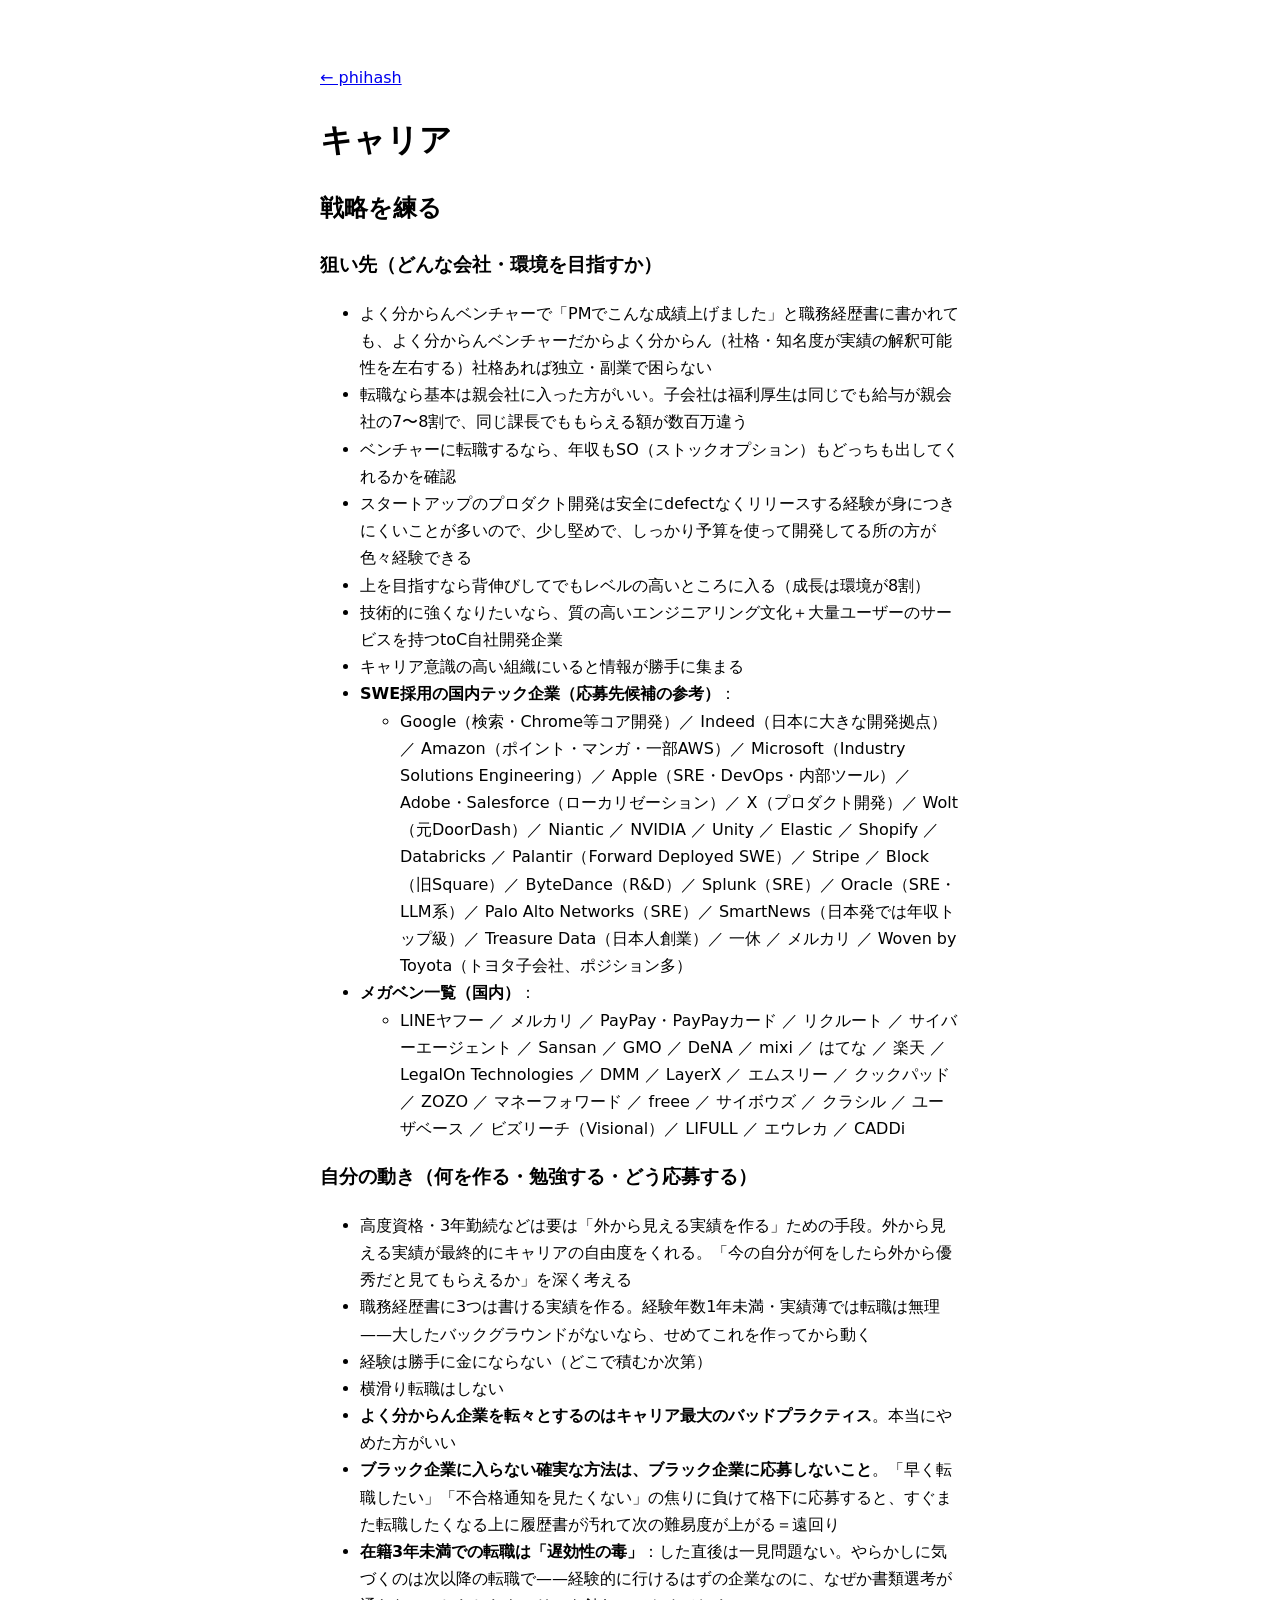
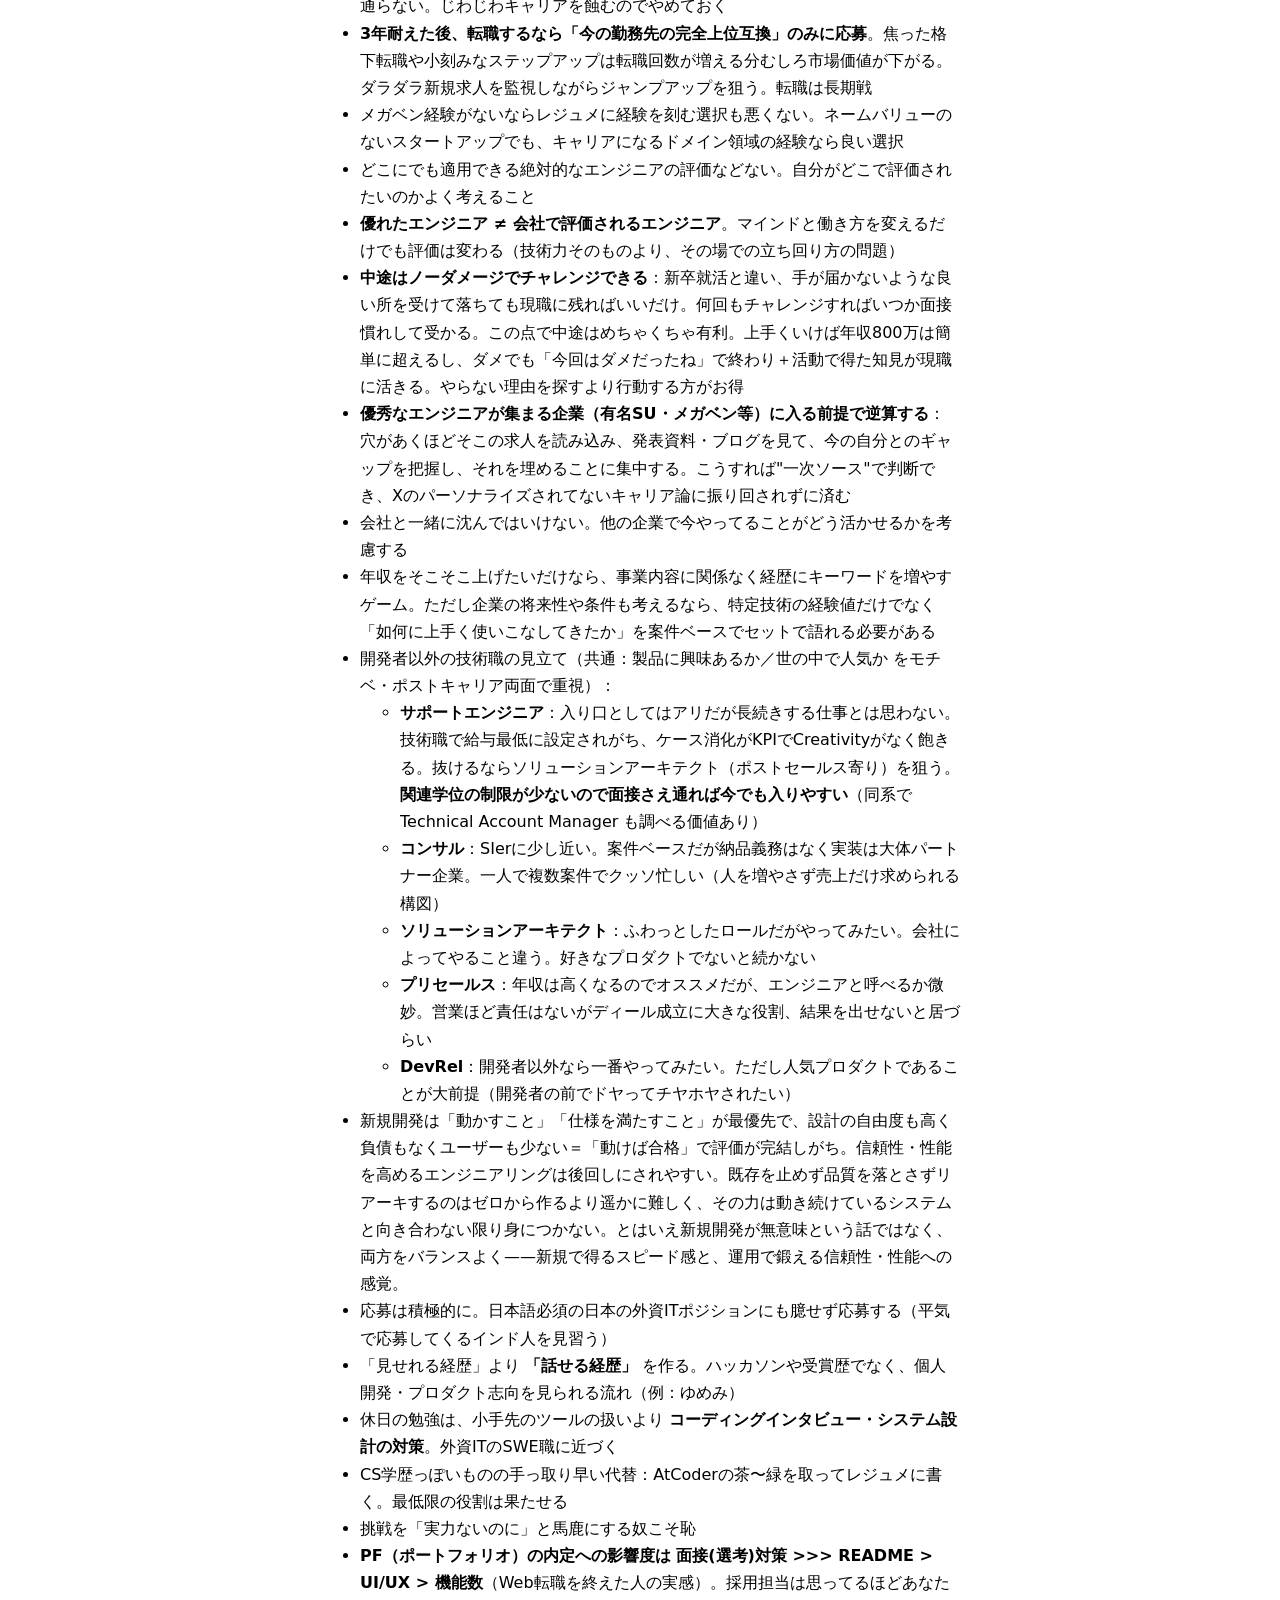
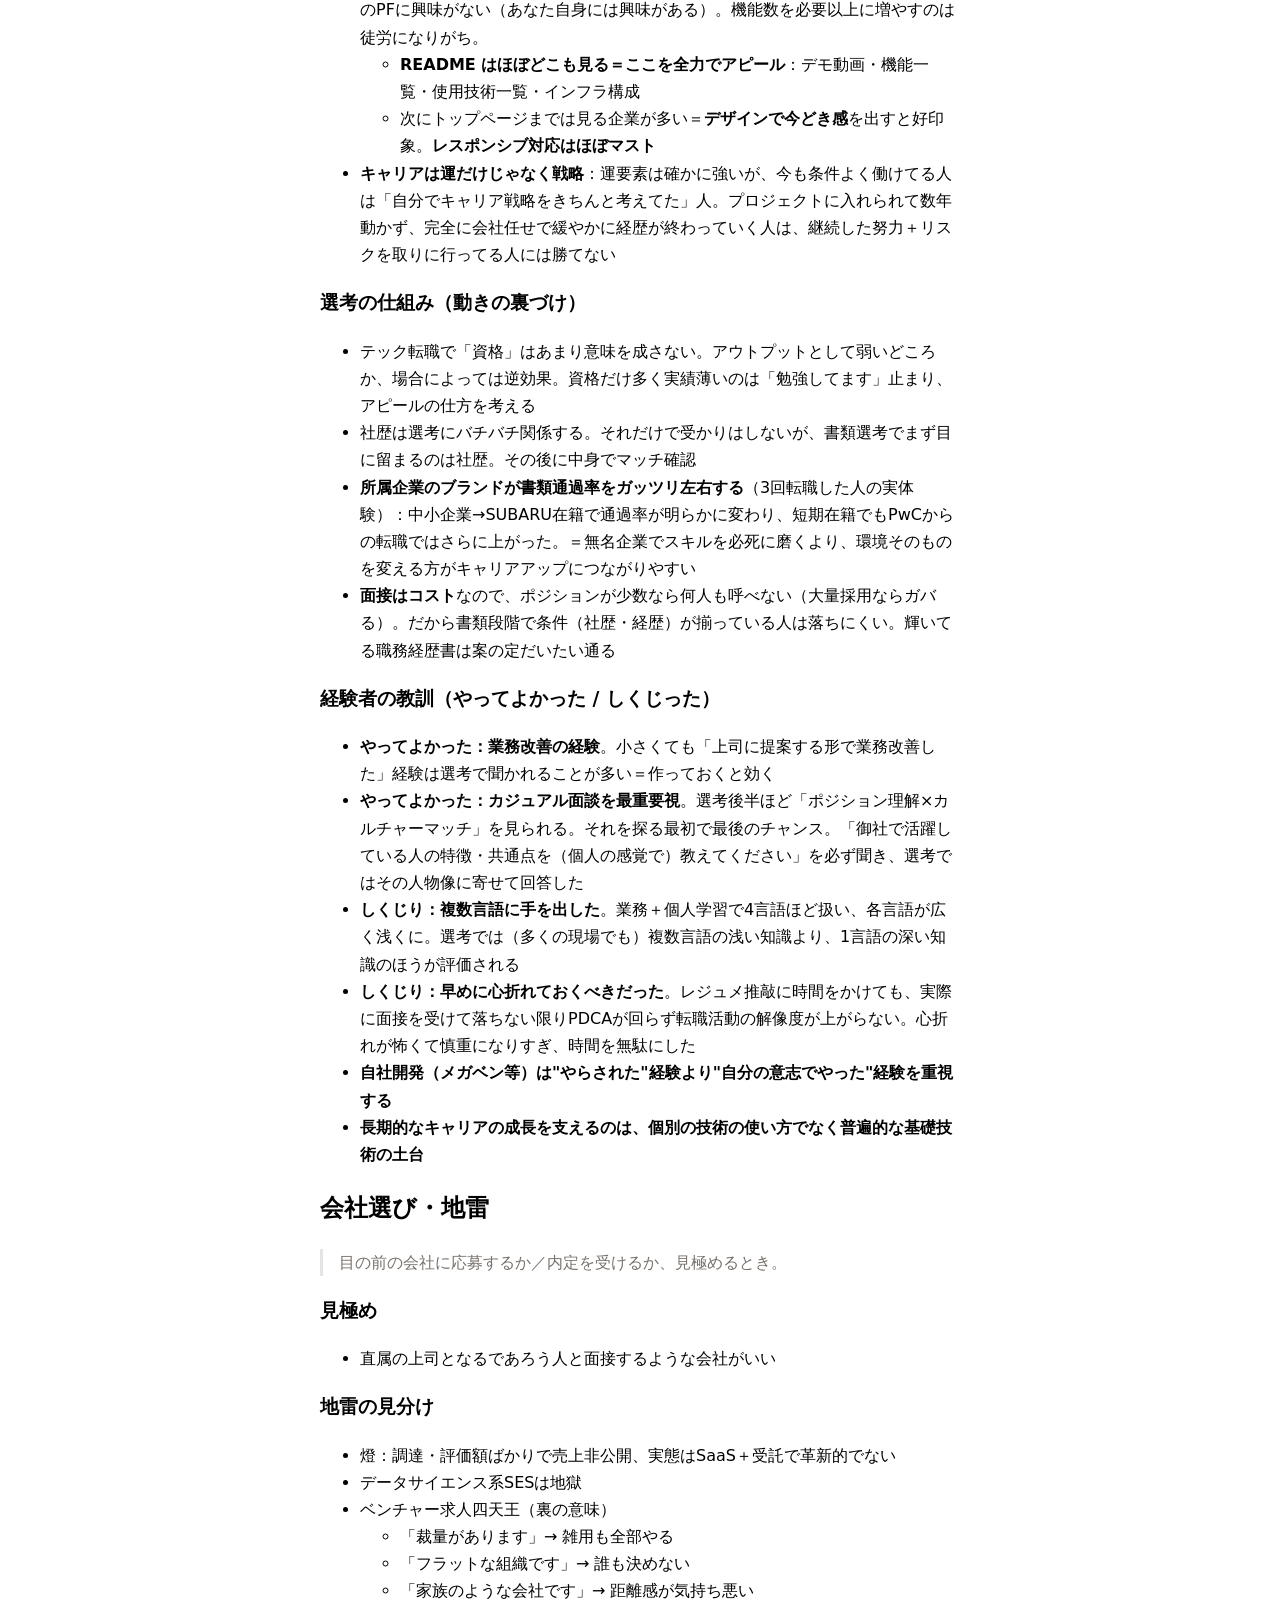
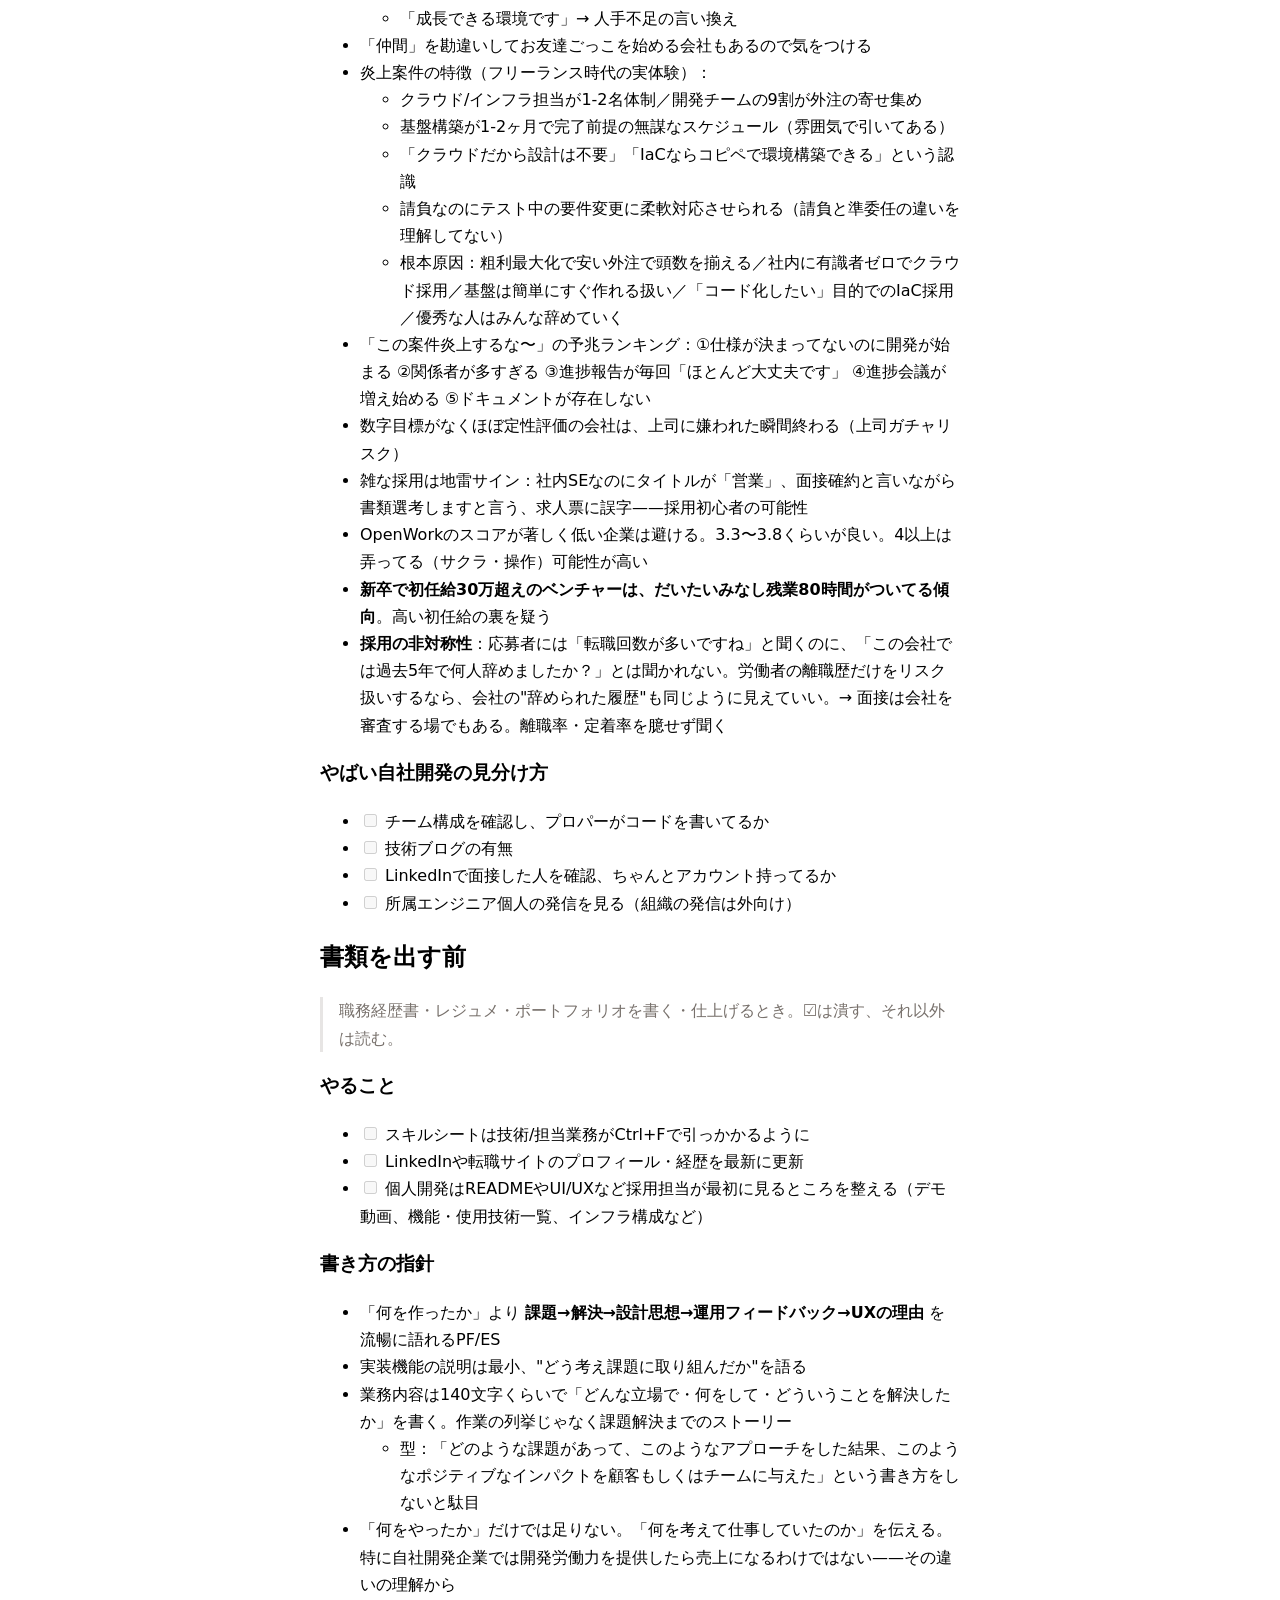
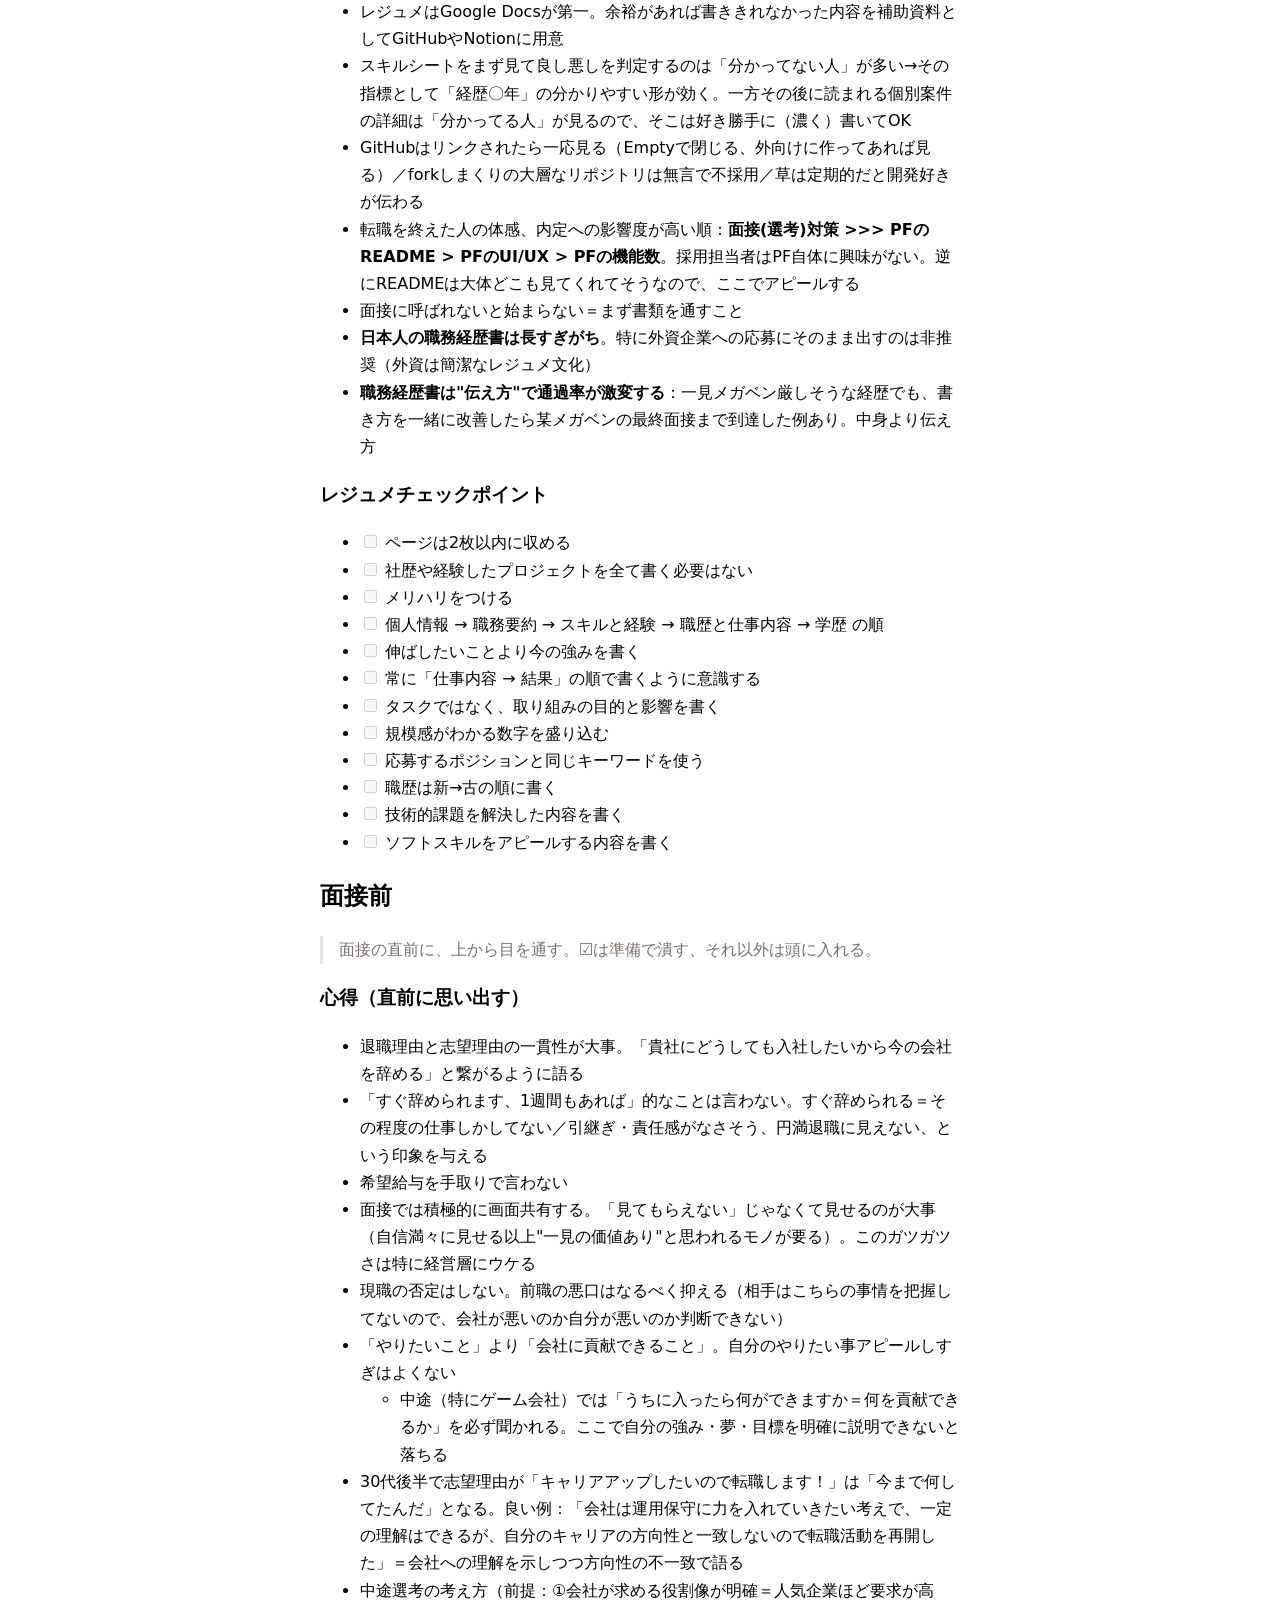
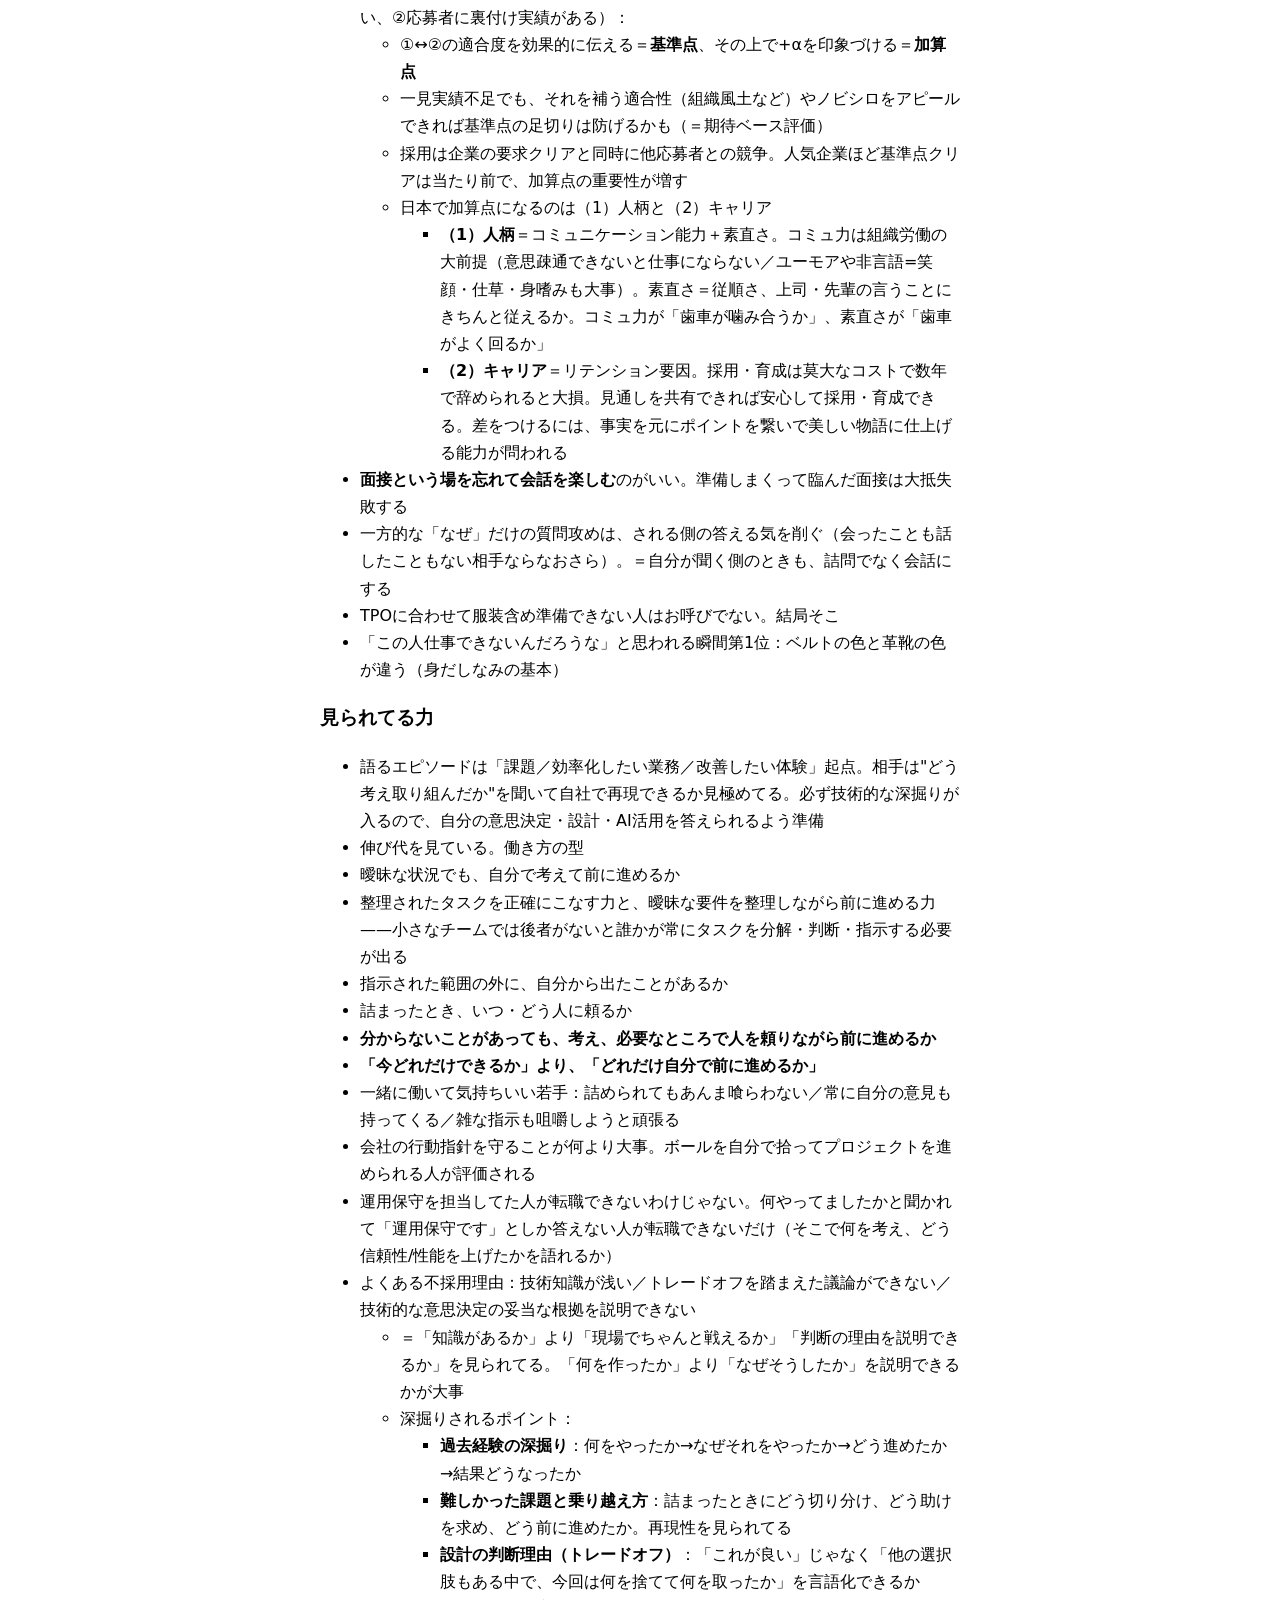
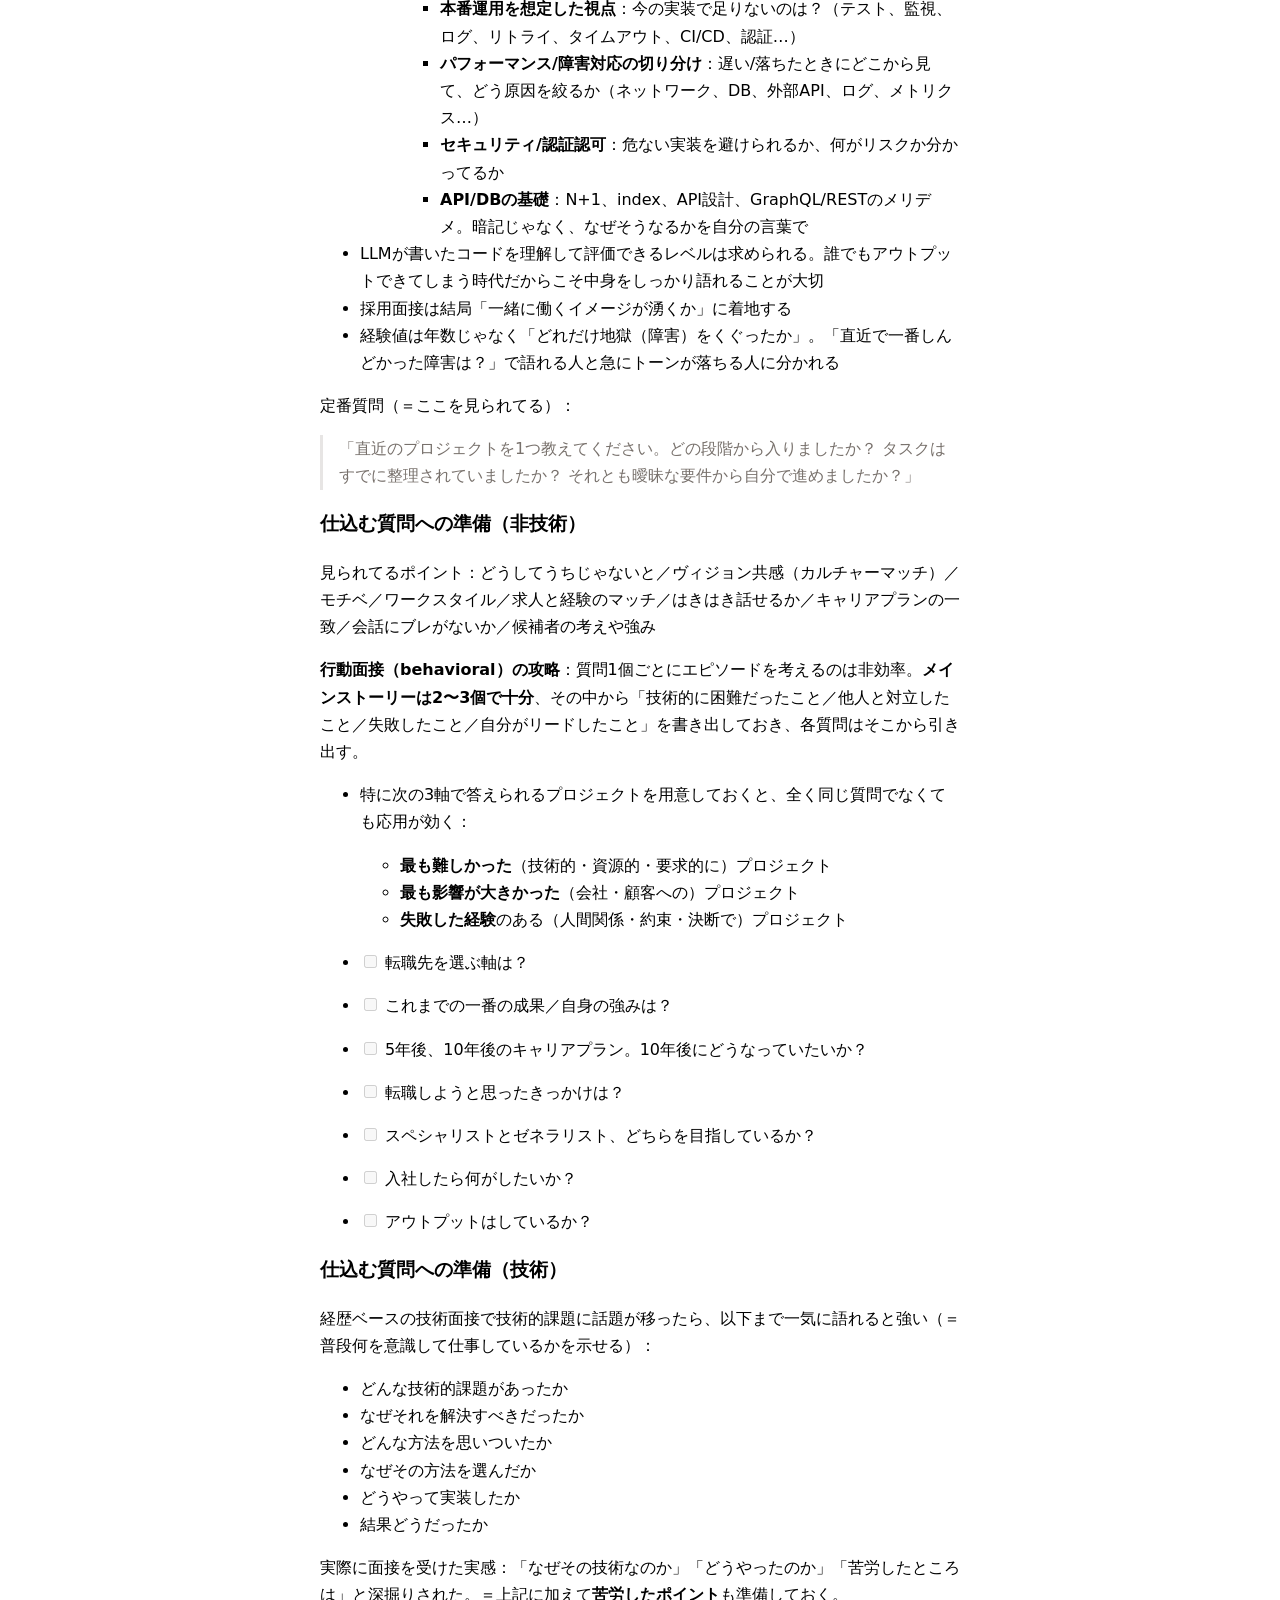
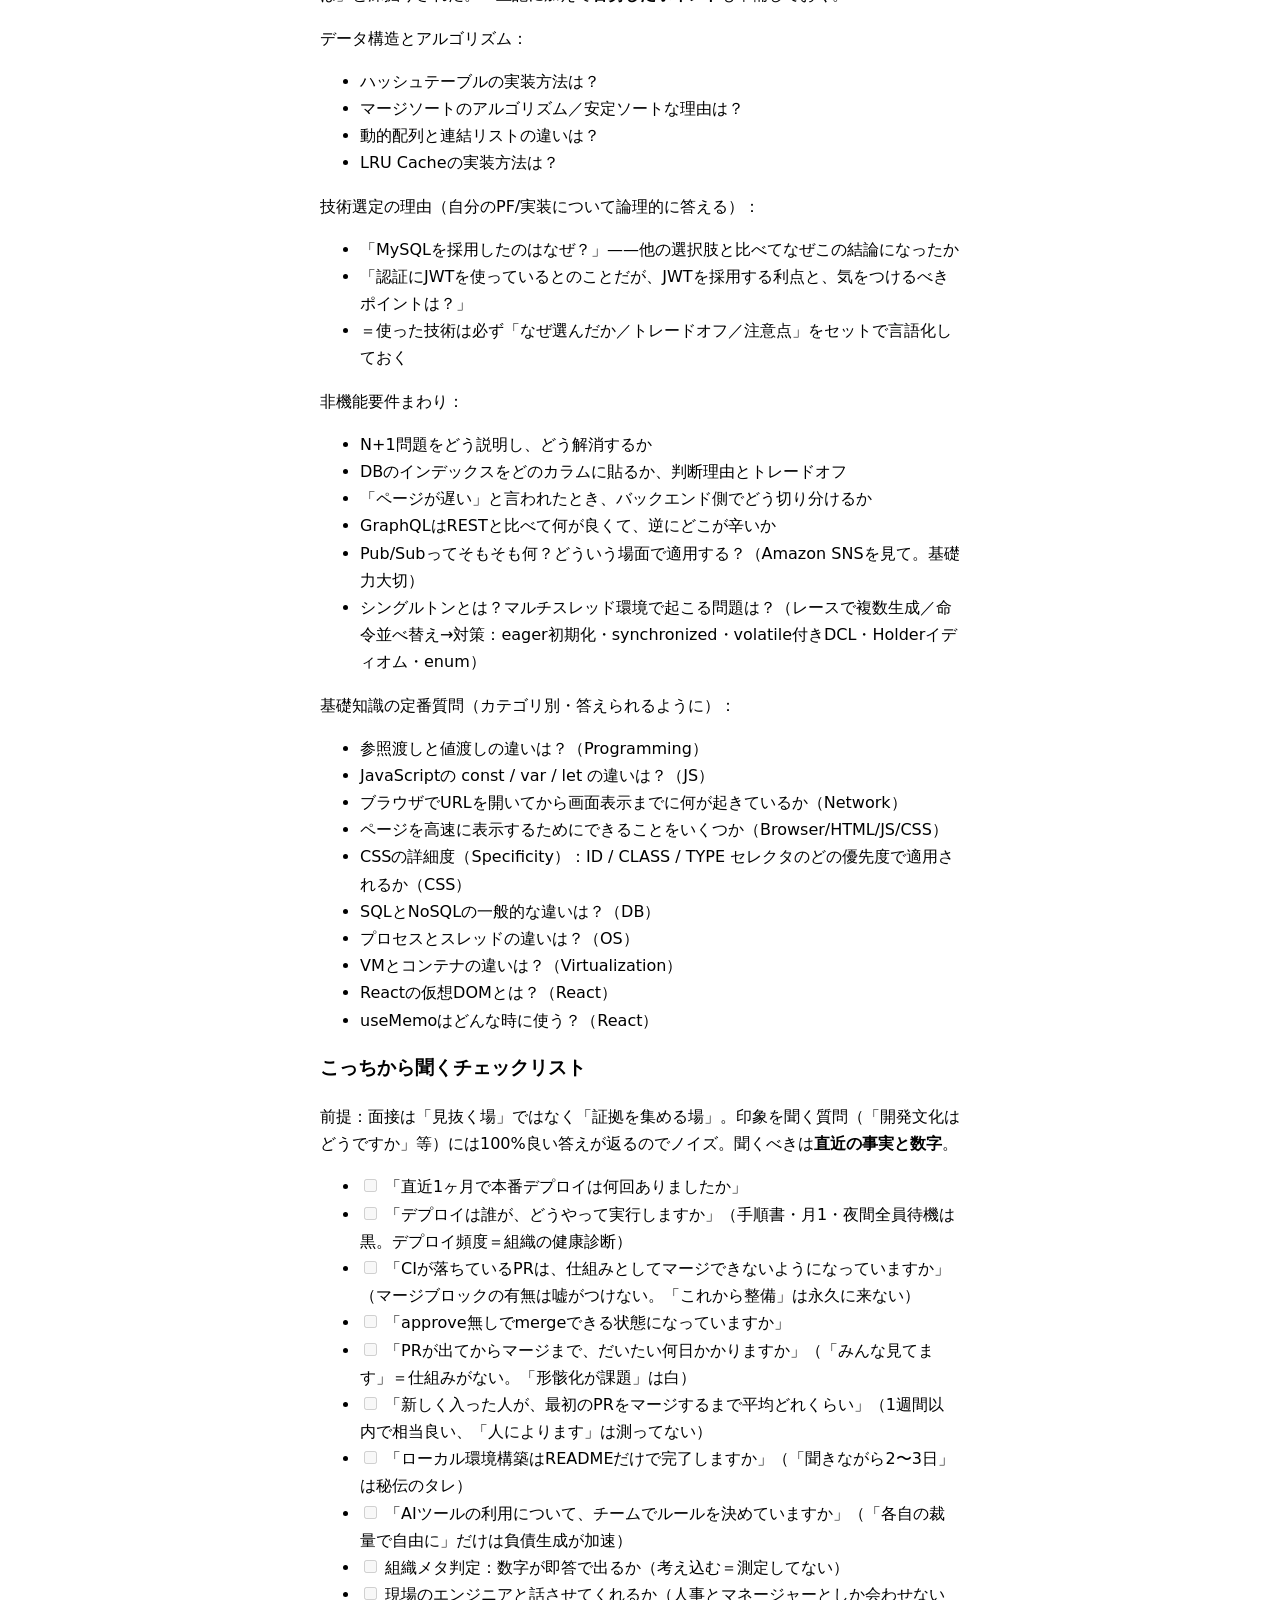
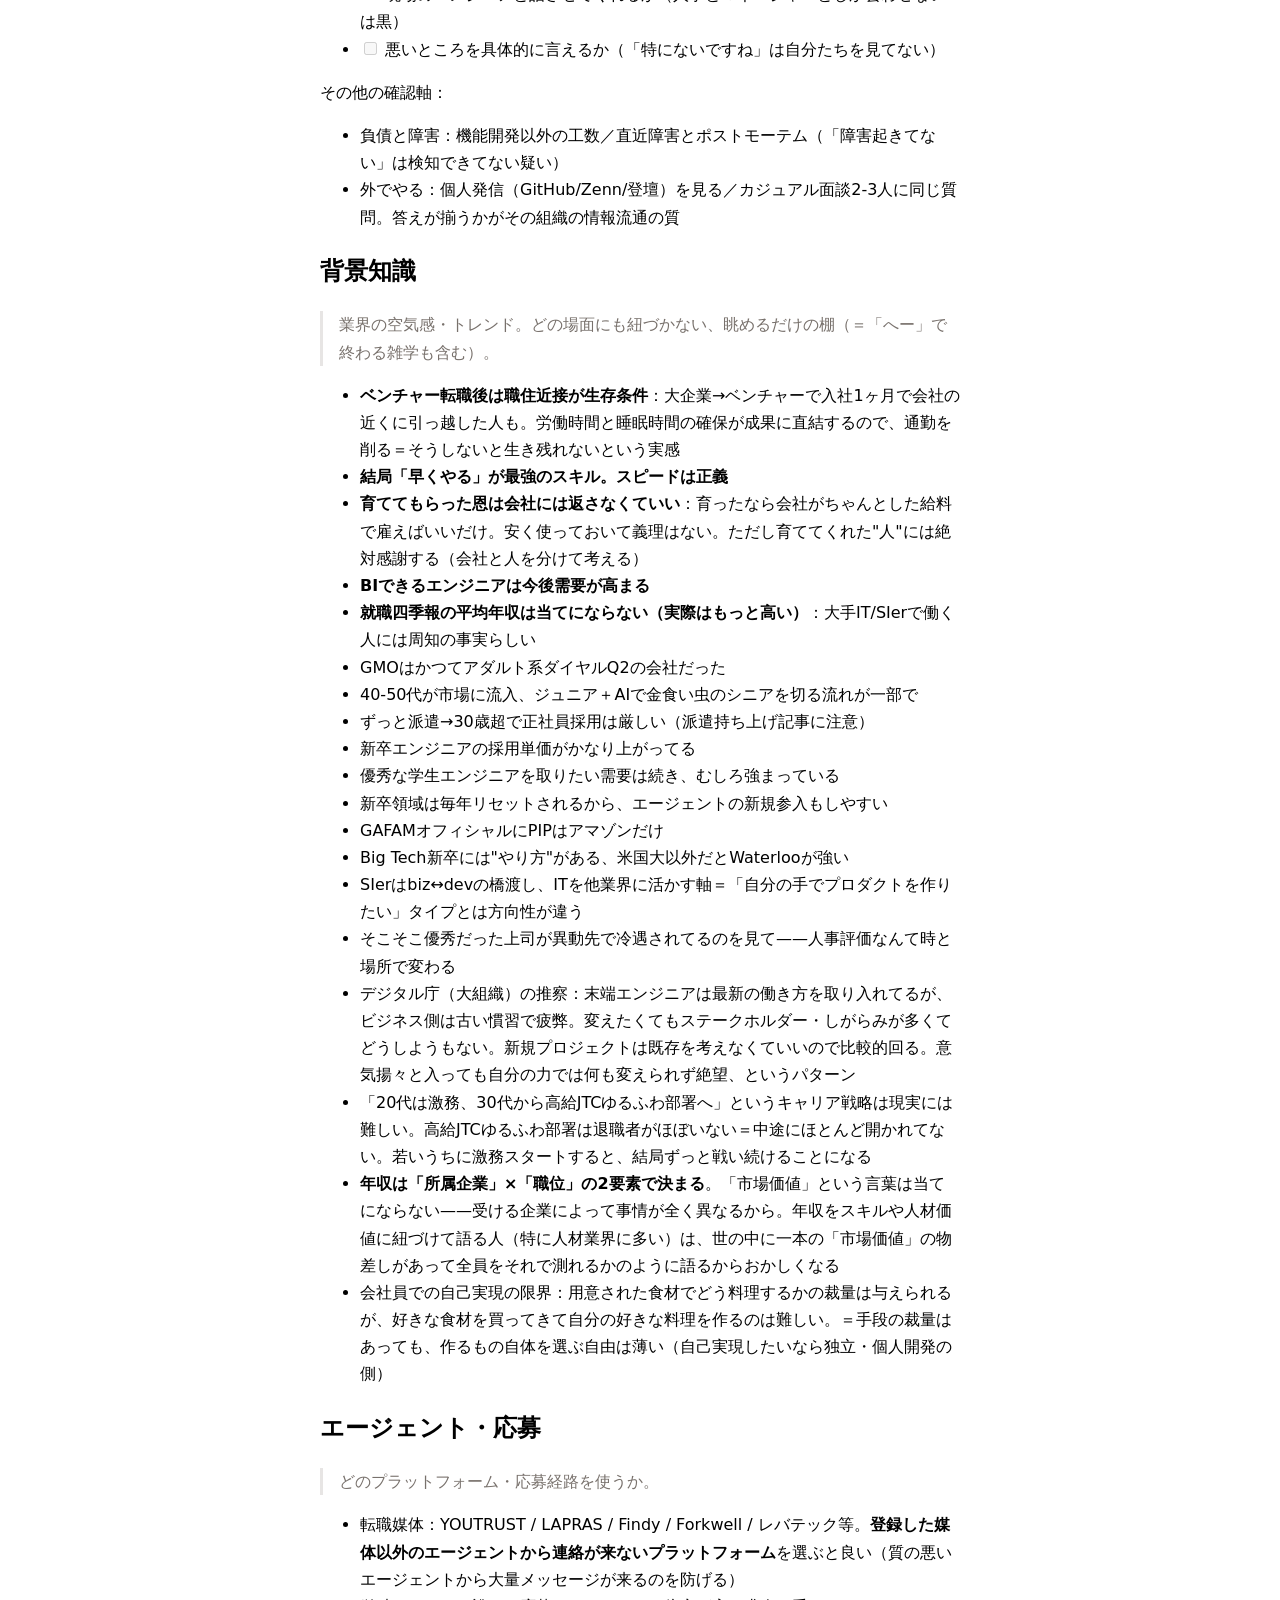
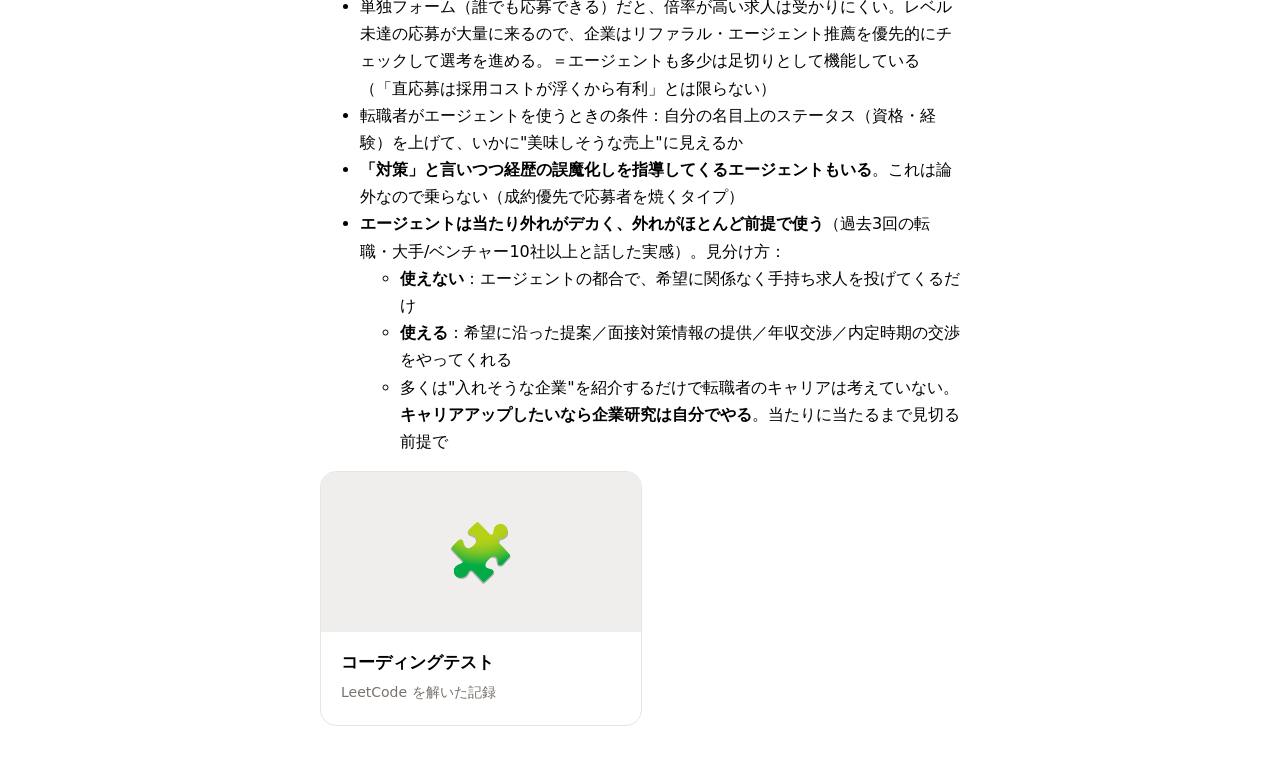
==== career.html @ 47bdd102 "更新" ====
<!doctype html>
<html lang="ja">
  <head>
    <meta charset="utf-8" />
    <meta name="viewport" content="width=device-width, initial-scale=1" />
    <title>キャリア - phihash</title>
    <style>
      :root {
        color-scheme: light dark;
      }
      body {
        max-width: 40rem;
        margin: 0 auto;
        padding: 3rem 1.25rem;
        font-family: system-ui, sans-serif;
        line-height: 1.7;
      }
      blockquote {
        margin-inline: 0;
        padding-left: 1rem;
        border-left: 3px solid light-dark(#e7e5e4, #2a2a2a);
        color: light-dark(#78716c, #a8a29e);
      }
      .card {
        display: block;
        max-width: 20rem;
        overflow: hidden;
        border: 1px solid light-dark(#e7e5e4, #2a2a2a);
        border-radius: 1rem;
        background: light-dark(#fff, #1a1a1a);
        color: inherit;
        text-decoration: none;
      }
      .thumb {
        display: grid;
        place-items: center;
        aspect-ratio: 2 / 1;
        background: light-dark(#f0eeec, #242424);
        font-size: 3.5rem;
      }
      .body {
        padding: 1rem 1.25rem 1.25rem;
      }
      .body h2 {
        margin: 0 0 0.25rem;
        font-size: 1.05rem;
      }
      .body p {
        margin: 0;
        font-size: 0.875rem;
        color: light-dark(#78716c, #a8a29e);
      }
    </style>
  </head>
  <body>
    <p><a href="index.html">← phihash</a></p>
    <h1>キャリア</h1>

    <h2>戦略を練る</h2>
    <h3>狙い先（どんな会社・環境を目指すか）</h3>
    <ul>
    <li>よく分からんベンチャーで「PMでこんな成績上げました」と職務経歴書に書かれても、よく分からんベンチャーだからよく分からん（社格・知名度が実績の解釈可能性を左右する）社格あれば独立・副業で困らない</li>
    <li>転職なら基本は親会社に入った方がいい。子会社は福利厚生は同じでも給与が親会社の7〜8割で、同じ課長でももらえる額が数百万違う</li>
    <li>ベンチャーに転職するなら、年収もSO（ストックオプション）もどっちも出してくれるかを確認</li>
    <li>スタートアップのプロダクト開発は安全にdefectなくリリースする経験が身につきにくいことが多いので、少し堅めで、しっかり予算を使って開発してる所の方が色々経験できる</li>
    <li>上を目指すなら背伸びしてでもレベルの高いところに入る（成長は環境が8割）</li>
    <li>技術的に強くなりたいなら、質の高いエンジニアリング文化＋大量ユーザーのサービスを持つtoC自社開発企業</li>
    <li>キャリア意識の高い組織にいると情報が勝手に集まる</li>
    <li><strong>SWE採用の国内テック企業（応募先候補の参考）</strong>：<ul>
    <li>Google（検索・Chrome等コア開発）／ Indeed（日本に大きな開発拠点）／ Amazon（ポイント・マンガ・一部AWS）／ Microsoft（Industry Solutions Engineering）／ Apple（SRE・DevOps・内部ツール）／ Adobe・Salesforce（ローカリゼーション）／ X（プロダクト開発）／ Wolt（元DoorDash）／ Niantic ／ NVIDIA ／ Unity ／ Elastic ／ Shopify ／ Databricks ／ Palantir（Forward Deployed SWE）／ Stripe ／ Block（旧Square）／ ByteDance（R&amp;D）／ Splunk（SRE）／ Oracle（SRE・LLM系）／ Palo Alto Networks（SRE）／ SmartNews（日本発では年収トップ級）／ Treasure Data（日本人創業）／ 一休 ／ メルカリ ／ Woven by Toyota（トヨタ子会社、ポジション多）</li>
    </ul>
    </li>
    <li><strong>メガベン一覧（国内）</strong>：<ul>
    <li>LINEヤフー ／ メルカリ ／ PayPay・PayPayカード ／ リクルート ／ サイバーエージェント ／ Sansan ／ GMO ／ DeNA ／ mixi ／ はてな ／ 楽天 ／ LegalOn Technologies ／ DMM ／ LayerX ／ エムスリー ／ クックパッド ／ ZOZO ／ マネーフォワード ／ freee ／ サイボウズ ／ クラシル ／ ユーザベース ／ ビズリーチ（Visional）／ LIFULL ／ エウレカ ／ CADDi</li>
    </ul>
    </li>
    </ul>
    <h3>自分の動き（何を作る・勉強する・どう応募する）</h3>
    <ul>
    <li>高度資格・3年勤続などは要は「外から見える実績を作る」ための手段。外から見える実績が最終的にキャリアの自由度をくれる。「今の自分が何をしたら外から優秀だと見てもらえるか」を深く考える</li>
    <li>職務経歴書に3つは書ける実績を作る。経験年数1年未満・実績薄では転職は無理——大したバックグラウンドがないなら、せめてこれを作ってから動く</li>
    <li>経験は勝手に金にならない（どこで積むか次第）</li>
    <li>横滑り転職はしない</li>
    <li><strong>よく分からん企業を転々とするのはキャリア最大のバッドプラクティス</strong>。本当にやめた方がいい</li>
    <li><strong>ブラック企業に入らない確実な方法は、ブラック企業に応募しないこと</strong>。「早く転職したい」「不合格通知を見たくない」の焦りに負けて格下に応募すると、すぐまた転職したくなる上に履歴書が汚れて次の難易度が上がる＝遠回り</li>
    <li><strong>在籍3年未満での転職は「遅効性の毒」</strong>：した直後は一見問題ない。やらかしに気づくのは次以降の転職で——経験的に行けるはずの企業なのに、なぜか書類選考が通らない。じわじわキャリアを蝕むのでやめておく</li>
    <li><strong>3年耐えた後、転職するなら「今の勤務先の完全上位互換」のみに応募</strong>。焦った格下転職や小刻みなステップアップは転職回数が増える分むしろ市場価値が下がる。ダラダラ新規求人を監視しながらジャンプアップを狙う。転職は長期戦</li>
    <li>メガベン経験がないならレジュメに経験を刻む選択も悪くない。ネームバリューのないスタートアップでも、キャリアになるドメイン領域の経験なら良い選択</li>
    <li>どこにでも適用できる絶対的なエンジニアの評価などない。自分がどこで評価されたいのかよく考えること</li>
    <li><strong>優れたエンジニア ≠ 会社で評価されるエンジニア</strong>。マインドと働き方を変えるだけでも評価は変わる（技術力そのものより、その場での立ち回り方の問題）</li>
    <li><strong>中途はノーダメージでチャレンジできる</strong>：新卒就活と違い、手が届かないような良い所を受けて落ちても現職に残ればいいだけ。何回もチャレンジすればいつか面接慣れして受かる。この点で中途はめちゃくちゃ有利。上手くいけば年収800万は簡単に超えるし、ダメでも「今回はダメだったね」で終わり＋活動で得た知見が現職に活きる。やらない理由を探すより行動する方がお得</li>
    <li><strong>優秀なエンジニアが集まる企業（有名SU・メガベン等）に入る前提で逆算する</strong>：穴があくほどそこの求人を読み込み、発表資料・ブログを見て、今の自分とのギャップを把握し、それを埋めることに集中する。こうすれば&quot;一次ソース&quot;で判断でき、Xのパーソナライズされてないキャリア論に振り回されずに済む</li>
    <li>会社と一緒に沈んではいけない。他の企業で今やってることがどう活かせるかを考慮する</li>
    <li>年収をそこそこ上げたいだけなら、事業内容に関係なく経歴にキーワードを増やすゲーム。ただし企業の将来性や条件も考えるなら、特定技術の経験値だけでなく「如何に上手く使いこなしてきたか」を案件ベースでセットで語れる必要がある</li>
    <li>開発者以外の技術職の見立て（共通：製品に興味あるか／世の中で人気か をモチベ・ポストキャリア両面で重視）：<ul>
    <li><strong>サポートエンジニア</strong>：入り口としてはアリだが長続きする仕事とは思わない。技術職で給与最低に設定されがち、ケース消化がKPIでCreativityがなく飽きる。抜けるならソリューションアーキテクト（ポストセールス寄り）を狙う。<strong>関連学位の制限が少ないので面接さえ通れば今でも入りやすい</strong>（同系で Technical Account Manager も調べる価値あり）</li>
    <li><strong>コンサル</strong>：SIerに少し近い。案件ベースだが納品義務はなく実装は大体パートナー企業。一人で複数案件でクッソ忙しい（人を増やさず売上だけ求められる構図）</li>
    <li><strong>ソリューションアーキテクト</strong>：ふわっとしたロールだがやってみたい。会社によってやること違う。好きなプロダクトでないと続かない</li>
    <li><strong>プリセールス</strong>：年収は高くなるのでオススメだが、エンジニアと呼べるか微妙。営業ほど責任はないがディール成立に大きな役割、結果を出せないと居づらい</li>
    <li><strong>DevRel</strong>：開発者以外なら一番やってみたい。ただし人気プロダクトであることが大前提（開発者の前でドヤってチヤホヤされたい）</li>
    </ul>
    </li>
    <li>新規開発は「動かすこと」「仕様を満たすこと」が最優先で、設計の自由度も高く負債もなくユーザーも少ない＝「動けば合格」で評価が完結しがち。信頼性・性能を高めるエンジニアリングは後回しにされやすい。既存を止めず品質を落とさずリアーキするのはゼロから作るより遥かに難しく、その力は動き続けているシステムと向き合わない限り身につかない。とはいえ新規開発が無意味という話ではなく、両方をバランスよく——新規で得るスピード感と、運用で鍛える信頼性・性能への感覚。</li>
    <li>応募は積極的に。日本語必須の日本の外資ITポジションにも臆せず応募する（平気で応募してくるインド人を見習う）</li>
    <li>「見せれる経歴」より <strong>「話せる経歴」</strong> を作る。ハッカソンや受賞歴でなく、個人開発・プロダクト志向を見られる流れ（例：ゆめみ）</li>
    <li>休日の勉強は、小手先のツールの扱いより <strong>コーディングインタビュー・システム設計の対策</strong>。外資ITのSWE職に近づく</li>
    <li>CS学歴っぽいものの手っ取り早い代替：AtCoderの茶〜緑を取ってレジュメに書く。最低限の役割は果たせる</li>
    <li>挑戦を「実力ないのに」と馬鹿にする奴こそ恥</li>
    <li><strong>PF（ポートフォリオ）の内定への影響度は 面接(選考)対策 &gt;&gt;&gt; README &gt; UI/UX &gt; 機能数</strong>（Web転職を終えた人の実感）。採用担当は思ってるほどあなたのPFに興味がない（あなた自身には興味がある）。機能数を必要以上に増やすのは徒労になりがち。<ul>
    <li><strong>README はほぼどこも見る＝ここを全力でアピール</strong>：デモ動画・機能一覧・使用技術一覧・インフラ構成</li>
    <li>次にトップページまでは見る企業が多い＝<strong>デザインで今どき感</strong>を出すと好印象。<strong>レスポンシブ対応はほぼマスト</strong></li>
    </ul>
    </li>
    <li><strong>キャリアは運だけじゃなく戦略</strong>：運要素は確かに強いが、今も条件よく働けてる人は「自分でキャリア戦略をきちんと考えてた」人。プロジェクトに入れられて数年動かず、完全に会社任せで緩やかに経歴が終わっていく人は、継続した努力＋リスクを取りに行ってる人には勝てない</li>
    </ul>
    <h3>選考の仕組み（動きの裏づけ）</h3>
    <ul>
    <li>テック転職で「資格」はあまり意味を成さない。アウトプットとして弱いどころか、場合によっては逆効果。資格だけ多く実績薄いのは「勉強してます」止まり、アピールの仕方を考える</li>
    <li>社歴は選考にバチバチ関係する。それだけで受かりはしないが、書類選考でまず目に留まるのは社歴。その後に中身でマッチ確認</li>
    <li><strong>所属企業のブランドが書類通過率をガッツリ左右する</strong>（3回転職した人の実体験）：中小企業→SUBARU在籍で通過率が明らかに変わり、短期在籍でもPwCからの転職ではさらに上がった。＝無名企業でスキルを必死に磨くより、環境そのものを変える方がキャリアアップにつながりやすい</li>
    <li><strong>面接はコスト</strong>なので、ポジションが少数なら何人も呼べない（大量採用ならガバる）。だから書類段階で条件（社歴・経歴）が揃っている人は落ちにくい。輝いてる職務経歴書は案の定だいたい通る</li>
    </ul>
    <h3>経験者の教訓（やってよかった / しくじった）</h3>
    <ul>
    <li><strong>やってよかった：業務改善の経験</strong>。小さくても「上司に提案する形で業務改善した」経験は選考で聞かれることが多い＝作っておくと効く</li>
    <li><strong>やってよかった：カジュアル面談を最重要視</strong>。選考後半ほど「ポジション理解×カルチャーマッチ」を見られる。それを探る最初で最後のチャンス。「御社で活躍している人の特徴・共通点を（個人の感覚で）教えてください」を必ず聞き、選考ではその人物像に寄せて回答した</li>
    <li><strong>しくじり：複数言語に手を出した</strong>。業務＋個人学習で4言語ほど扱い、各言語が広く浅くに。選考では（多くの現場でも）複数言語の浅い知識より、1言語の深い知識のほうが評価される</li>
    <li><strong>しくじり：早めに心折れておくべきだった</strong>。レジュメ推敲に時間をかけても、実際に面接を受けて落ちない限りPDCAが回らず転職活動の解像度が上がらない。心折れが怖くて慎重になりすぎ、時間を無駄にした</li>
    <li><strong>自社開発（メガベン等）は&quot;やらされた&quot;経験より&quot;自分の意志でやった&quot;経験を重視する</strong></li>
    <li><strong>長期的なキャリアの成長を支えるのは、個別の技術の使い方でなく普遍的な基礎技術の土台</strong></li>
    </ul>
    <h2>会社選び・地雷</h2>
    <blockquote>
    <p>目の前の会社に応募するか／内定を受けるか、見極めるとき。</p>
    </blockquote>
    <h3>見極め</h3>
    <ul>
    <li>直属の上司となるであろう人と面接するような会社がいい</li>
    </ul>
    <h3>地雷の見分け</h3>
    <ul>
    <li>燈：調達・評価額ばかりで売上非公開、実態はSaaS＋受託で革新的でない</li>
    <li>データサイエンス系SESは地獄</li>
    <li>ベンチャー求人四天王（裏の意味）<ul>
    <li>「裁量があります」→ 雑用も全部やる</li>
    <li>「フラットな組織です」→ 誰も決めない</li>
    <li>「家族のような会社です」→ 距離感が気持ち悪い</li>
    <li>「成長できる環境です」→ 人手不足の言い換え</li>
    </ul>
    </li>
    <li>「仲間」を勘違いしてお友達ごっこを始める会社もあるので気をつける</li>
    <li>炎上案件の特徴（フリーランス時代の実体験）：<ul>
    <li>クラウド/インフラ担当が1-2名体制／開発チームの9割が外注の寄せ集め</li>
    <li>基盤構築が1-2ヶ月で完了前提の無謀なスケジュール（雰囲気で引いてある）</li>
    <li>「クラウドだから設計は不要」「IaCならコピペで環境構築できる」という認識</li>
    <li>請負なのにテスト中の要件変更に柔軟対応させられる（請負と準委任の違いを理解してない）</li>
    <li>根本原因：粗利最大化で安い外注で頭数を揃える／社内に有識者ゼロでクラウド採用／基盤は簡単にすぐ作れる扱い／「コード化したい」目的でのIaC採用／優秀な人はみんな辞めていく</li>
    </ul>
    </li>
    <li>「この案件炎上するな〜」の予兆ランキング：①仕様が決まってないのに開発が始まる ②関係者が多すぎる ③進捗報告が毎回「ほとんど大丈夫です」 ④進捗会議が増え始める ⑤ドキュメントが存在しない</li>
    <li>数字目標がなくほぼ定性評価の会社は、上司に嫌われた瞬間終わる（上司ガチャリスク）</li>
    <li>雑な採用は地雷サイン：社内SEなのにタイトルが「営業」、面接確約と言いながら書類選考しますと言う、求人票に誤字——採用初心者の可能性</li>
    <li>OpenWorkのスコアが著しく低い企業は避ける。3.3〜3.8くらいが良い。4以上は弄ってる（サクラ・操作）可能性が高い</li>
    <li><strong>新卒で初任給30万超えのベンチャーは、だいたいみなし残業80時間がついてる傾向</strong>。高い初任給の裏を疑う</li>
    <li><strong>採用の非対称性</strong>：応募者には「転職回数が多いですね」と聞くのに、「この会社では過去5年で何人辞めましたか？」とは聞かれない。労働者の離職歴だけをリスク扱いするなら、会社の&quot;辞められた履歴&quot;も同じように見えていい。→ 面接は会社を審査する場でもある。離職率・定着率を臆せず聞く</li>
    </ul>
    <h3>やばい自社開発の見分け方</h3>
    <ul>
    <li><input disabled="" type="checkbox"> チーム構成を確認し、プロパーがコードを書いてるか</li>
    <li><input disabled="" type="checkbox"> 技術ブログの有無</li>
    <li><input disabled="" type="checkbox"> LinkedInで面接した人を確認、ちゃんとアカウント持ってるか</li>
    <li><input disabled="" type="checkbox"> 所属エンジニア個人の発信を見る（組織の発信は外向け）</li>
    </ul>
    <h2>書類を出す前</h2>
    <blockquote>
    <p>職務経歴書・レジュメ・ポートフォリオを書く・仕上げるとき。☑は潰す、それ以外は読む。</p>
    </blockquote>
    <h3>やること</h3>
    <ul>
    <li><input disabled="" type="checkbox"> スキルシートは技術/担当業務がCtrl+Fで引っかかるように</li>
    <li><input disabled="" type="checkbox"> LinkedInや転職サイトのプロフィール・経歴を最新に更新</li>
    <li><input disabled="" type="checkbox"> 個人開発はREADMEやUI/UXなど採用担当が最初に見るところを整える（デモ動画、機能・使用技術一覧、インフラ構成など）</li>
    </ul>
    <h3>書き方の指針</h3>
    <ul>
    <li>「何を作ったか」より <strong>課題→解決→設計思想→運用フィードバック→UXの理由</strong> を流暢に語れるPF/ES</li>
    <li>実装機能の説明は最小、&quot;どう考え課題に取り組んだか&quot;を語る</li>
    <li>業務内容は140文字くらいで「どんな立場で・何をして・どういうことを解決したか」を書く。作業の列挙じゃなく課題解決までのストーリー<ul>
    <li>型：「どのような課題があって、このようなアプローチをした結果、このようなポジティブなインパクトを顧客もしくはチームに与えた」という書き方をしないと駄目</li>
    </ul>
    </li>
    <li>「何をやったか」だけでは足りない。「何を考えて仕事していたのか」を伝える。特に自社開発企業では開発労働力を提供したら売上になるわけではない——その違いの理解から</li>
    <li>レジュメはGoogle Docsが第一。余裕があれば書ききれなかった内容を補助資料としてGitHubやNotionに用意</li>
    <li>スキルシートをまず見て良し悪しを判定するのは「分かってない人」が多い→その指標として「経歴〇年」の分かりやすい形が効く。一方その後に読まれる個別案件の詳細は「分かってる人」が見るので、そこは好き勝手に（濃く）書いてOK</li>
    <li>GitHubはリンクされたら一応見る（Emptyで閉じる、外向けに作ってあれば見る）／forkしまくりの大層なリポジトリは無言で不採用／草は定期的だと開発好きが伝わる</li>
    <li>転職を終えた人の体感、内定への影響度が高い順：<strong>面接(選考)対策 &gt;&gt;&gt; PFのREADME &gt; PFのUI/UX &gt; PFの機能数</strong>。採用担当者はPF自体に興味がない。逆にREADMEは大体どこも見てくれてそうなので、ここでアピールする</li>
    <li>面接に呼ばれないと始まらない＝まず書類を通すこと</li>
    <li><strong>日本人の職務経歴書は長すぎがち</strong>。特に外資企業への応募にそのまま出すのは非推奨（外資は簡潔なレジュメ文化）</li>
    <li><strong>職務経歴書は&quot;伝え方&quot;で通過率が激変する</strong>：一見メガベン厳しそうな経歴でも、書き方を一緒に改善したら某メガベンの最終面接まで到達した例あり。中身より伝え方</li>
    </ul>
    <h3>レジュメチェックポイント</h3>
    <ul>
    <li><input disabled="" type="checkbox"> ページは2枚以内に収める</li>
    <li><input disabled="" type="checkbox"> 社歴や経験したプロジェクトを全て書く必要はない</li>
    <li><input disabled="" type="checkbox"> メリハリをつける</li>
    <li><input disabled="" type="checkbox"> 個人情報 → 職務要約 → スキルと経験 → 職歴と仕事内容 → 学歴 の順</li>
    <li><input disabled="" type="checkbox"> 伸ばしたいことより今の強みを書く</li>
    <li><input disabled="" type="checkbox"> 常に「仕事内容 → 結果」の順で書くように意識する</li>
    <li><input disabled="" type="checkbox"> タスクではなく、取り組みの目的と影響を書く</li>
    <li><input disabled="" type="checkbox"> 規模感がわかる数字を盛り込む</li>
    <li><input disabled="" type="checkbox"> 応募するポジションと同じキーワードを使う</li>
    <li><input disabled="" type="checkbox"> 職歴は新→古の順に書く</li>
    <li><input disabled="" type="checkbox"> 技術的課題を解決した内容を書く</li>
    <li><input disabled="" type="checkbox"> ソフトスキルをアピールする内容を書く</li>
    </ul>
    <h2>面接前</h2>
    <blockquote>
    <p>面接の直前に、上から目を通す。☑は準備で潰す、それ以外は頭に入れる。</p>
    </blockquote>
    <h3>心得（直前に思い出す）</h3>
    <ul>
    <li>退職理由と志望理由の一貫性が大事。「貴社にどうしても入社したいから今の会社を辞める」と繋がるように語る</li>
    <li>「すぐ辞められます、1週間もあれば」的なことは言わない。すぐ辞められる＝その程度の仕事しかしてない／引継ぎ・責任感がなさそう、円満退職に見えない、という印象を与える</li>
    <li>希望給与を手取りで言わない</li>
    <li>面接では積極的に画面共有する。「見てもらえない」じゃなくて見せるのが大事（自信満々に見せる以上&quot;一見の価値あり&quot;と思われるモノが要る）。このガツガツさは特に経営層にウケる</li>
    <li>現職の否定はしない。前職の悪口はなるべく抑える（相手はこちらの事情を把握してないので、会社が悪いのか自分が悪いのか判断できない）</li>
    <li>「やりたいこと」より「会社に貢献できること」。自分のやりたい事アピールしすぎはよくない<ul>
    <li>中途（特にゲーム会社）では「うちに入ったら何ができますか＝何を貢献できるか」を必ず聞かれる。ここで自分の強み・夢・目標を明確に説明できないと落ちる</li>
    </ul>
    </li>
    <li>30代後半で志望理由が「キャリアアップしたいので転職します！」は「今まで何してたんだ」となる。良い例：「会社は運用保守に力を入れていきたい考えで、一定の理解はできるが、自分のキャリアの方向性と一致しないので転職活動を再開した」＝会社への理解を示しつつ方向性の不一致で語る</li>
    <li>中途選考の考え方（前提：①会社が求める役割像が明確＝人気企業ほど要求が高い、②応募者に裏付け実績がある）：<ul>
    <li>①↔②の適合度を効果的に伝える＝<strong>基準点</strong>、その上で+αを印象づける＝<strong>加算点</strong></li>
    <li>一見実績不足でも、それを補う適合性（組織風土など）やノビシロをアピールできれば基準点の足切りは防げるかも（＝期待ベース評価）</li>
    <li>採用は企業の要求クリアと同時に他応募者との競争。人気企業ほど基準点クリアは当たり前で、加算点の重要性が増す</li>
    <li>日本で加算点になるのは（1）人柄と（2）キャリア<ul>
    <li><strong>（1）人柄</strong>＝コミュニケーション能力＋素直さ。コミュ力は組織労働の大前提（意思疎通できないと仕事にならない／ユーモアや非言語=笑顔・仕草・身嗜みも大事）。素直さ＝従順さ、上司・先輩の言うことにきちんと従えるか。コミュ力が「歯車が噛み合うか」、素直さが「歯車がよく回るか」</li>
    <li><strong>（2）キャリア</strong>＝リテンション要因。採用・育成は莫大なコストで数年で辞められると大損。見通しを共有できれば安心して採用・育成できる。差をつけるには、事実を元にポイントを繋いで美しい物語に仕上げる能力が問われる</li>
    </ul>
    </li>
    </ul>
    </li>
    <li><strong>面接という場を忘れて会話を楽しむ</strong>のがいい。準備しまくって臨んだ面接は大抵失敗する</li>
    <li>一方的な「なぜ」だけの質問攻めは、される側の答える気を削ぐ（会ったことも話したこともない相手ならなおさら）。＝自分が聞く側のときも、詰問でなく会話にする</li>
    <li>TPOに合わせて服装含め準備できない人はお呼びでない。結局そこ</li>
    <li>「この人仕事できないんだろうな」と思われる瞬間第1位：ベルトの色と革靴の色が違う（身だしなみの基本）</li>
    </ul>
    <h3>見られてる力</h3>
    <ul>
    <li>語るエピソードは「課題／効率化したい業務／改善したい体験」起点。相手は&quot;どう考え取り組んだか&quot;を聞いて自社で再現できるか見極めてる。必ず技術的な深掘りが入るので、自分の意思決定・設計・AI活用を答えられるよう準備</li>
    <li>伸び代を見ている。働き方の型</li>
    <li>曖昧な状況でも、自分で考えて前に進めるか</li>
    <li>整理されたタスクを正確にこなす力と、曖昧な要件を整理しながら前に進める力——小さなチームでは後者がないと誰かが常にタスクを分解・判断・指示する必要が出る</li>
    <li>指示された範囲の外に、自分から出たことがあるか</li>
    <li>詰まったとき、いつ・どう人に頼るか</li>
    <li><strong>分からないことがあっても、考え、必要なところで人を頼りながら前に進めるか</strong></li>
    <li><strong>「今どれだけできるか」より、「どれだけ自分で前に進めるか」</strong></li>
    <li>一緒に働いて気持ちいい若手：詰められてもあんま喰らわない／常に自分の意見も持ってくる／雑な指示も咀嚼しようと頑張る</li>
    <li>会社の行動指針を守ることが何より大事。ボールを自分で拾ってプロジェクトを進められる人が評価される</li>
    <li>運用保守を担当してた人が転職できないわけじゃない。何やってましたかと聞かれて「運用保守です」としか答えない人が転職できないだけ（そこで何を考え、どう信頼性/性能を上げたかを語れるか）</li>
    <li>よくある不採用理由：技術知識が浅い／トレードオフを踏まえた議論ができない／技術的な意思決定の妥当な根拠を説明できない<ul>
    <li>＝「知識があるか」より「現場でちゃんと戦えるか」「判断の理由を説明できるか」を見られてる。「何を作ったか」より「なぜそうしたか」を説明できるかが大事</li>
    <li>深掘りされるポイント：<ul>
    <li><strong>過去経験の深掘り</strong>：何をやったか→なぜそれをやったか→どう進めたか→結果どうなったか</li>
    <li><strong>難しかった課題と乗り越え方</strong>：詰まったときにどう切り分け、どう助けを求め、どう前に進めたか。再現性を見られてる</li>
    <li><strong>設計の判断理由（トレードオフ）</strong>：「これが良い」じゃなく「他の選択肢もある中で、今回は何を捨てて何を取ったか」を言語化できるか</li>
    <li><strong>本番運用を想定した視点</strong>：今の実装で足りないのは？（テスト、監視、ログ、リトライ、タイムアウト、CI/CD、認証…）</li>
    <li><strong>パフォーマンス/障害対応の切り分け</strong>：遅い/落ちたときにどこから見て、どう原因を絞るか（ネットワーク、DB、外部API、ログ、メトリクス…）</li>
    <li><strong>セキュリティ/認証認可</strong>：危ない実装を避けられるか、何がリスクか分かってるか</li>
    <li><strong>API/DBの基礎</strong>：N+1、index、API設計、GraphQL/RESTのメリデメ。暗記じゃなく、なぜそうなるかを自分の言葉で</li>
    </ul>
    </li>
    </ul>
    </li>
    <li>LLMが書いたコードを理解して評価できるレベルは求められる。誰でもアウトプットできてしまう時代だからこそ中身をしっかり語れることが大切</li>
    <li>採用面接は結局「一緒に働くイメージが湧くか」に着地する</li>
    <li>経験値は年数じゃなく「どれだけ地獄（障害）をくぐったか」。「直近で一番しんどかった障害は？」で語れる人と急にトーンが落ちる人に分かれる</li>
    </ul>
    <p>定番質問（＝ここを見られてる）：</p>
    <blockquote>
    <p>「直近のプロジェクトを1つ教えてください。どの段階から入りましたか？ タスクはすでに整理されていましたか？ それとも曖昧な要件から自分で進めましたか？」</p>
    </blockquote>
    <h3>仕込む質問への準備（非技術）</h3>
    <p>見られてるポイント：どうしてうちじゃないと／ヴィジョン共感（カルチャーマッチ）／モチベ／ワークスタイル／求人と経験のマッチ／はきはき話せるか／キャリアプランの一致／会話にブレがないか／候補者の考えや強み</p>
    <p><strong>行動面接（behavioral）の攻略</strong>：質問1個ごとにエピソードを考えるのは非効率。<strong>メインストーリーは2〜3個で十分</strong>、その中から「技術的に困難だったこと／他人と対立したこと／失敗したこと／自分がリードしたこと」を書き出しておき、各質問はそこから引き出す。</p>
    <ul>
    <li><p>特に次の3軸で答えられるプロジェクトを用意しておくと、全く同じ質問でなくても応用が効く：</p>
    <ul>
    <li><strong>最も難しかった</strong>（技術的・資源的・要求的に）プロジェクト</li>
    <li><strong>最も影響が大きかった</strong>（会社・顧客への）プロジェクト</li>
    <li><strong>失敗した経験</strong>のある（人間関係・約束・決断で）プロジェクト</li>
    </ul>
    </li>
    <li><p><input disabled="" type="checkbox"> 
    転職先を選ぶ軸は？</p>
    </li>
    <li><p><input disabled="" type="checkbox"> 
    これまでの一番の成果／自身の強みは？</p>
    </li>
    <li><p><input disabled="" type="checkbox"> 
    5年後、10年後のキャリアプラン。10年後にどうなっていたいか？</p>
    </li>
    <li><p><input disabled="" type="checkbox"> 
    転職しようと思ったきっかけは？</p>
    </li>
    <li><p><input disabled="" type="checkbox"> 
    スペシャリストとゼネラリスト、どちらを目指しているか？</p>
    </li>
    <li><p><input disabled="" type="checkbox"> 
    入社したら何がしたいか？</p>
    </li>
    <li><p><input disabled="" type="checkbox"> 
    アウトプットはしているか？</p>
    </li>
    </ul>
    <h3>仕込む質問への準備（技術）</h3>
    <p>経歴ベースの技術面接で技術的課題に話題が移ったら、以下まで一気に語れると強い（＝普段何を意識して仕事しているかを示せる）：</p>
    <ul>
    <li>どんな技術的課題があったか</li>
    <li>なぜそれを解決すべきだったか</li>
    <li>どんな方法を思いついたか</li>
    <li>なぜその方法を選んだか</li>
    <li>どうやって実装したか</li>
    <li>結果どうだったか</li>
    </ul>
    <p>実際に面接を受けた実感：「なぜその技術なのか」「どうやったのか」「苦労したところは」と深掘りされた。＝上記に加えて<strong>苦労したポイント</strong>も準備しておく。</p>
    <p>データ構造とアルゴリズム：</p>
    <ul>
    <li>ハッシュテーブルの実装方法は？</li>
    <li>マージソートのアルゴリズム／安定ソートな理由は？</li>
    <li>動的配列と連結リストの違いは？</li>
    <li>LRU Cacheの実装方法は？</li>
    </ul>
    <p>技術選定の理由（自分のPF/実装について論理的に答える）：</p>
    <ul>
    <li>「MySQLを採用したのはなぜ？」——他の選択肢と比べてなぜこの結論になったか</li>
    <li>「認証にJWTを使っているとのことだが、JWTを採用する利点と、気をつけるべきポイントは？」</li>
    <li>＝使った技術は必ず「なぜ選んだか／トレードオフ／注意点」をセットで言語化しておく</li>
    </ul>
    <p>非機能要件まわり：</p>
    <ul>
    <li>N+1問題をどう説明し、どう解消するか</li>
    <li>DBのインデックスをどのカラムに貼るか、判断理由とトレードオフ</li>
    <li>「ページが遅い」と言われたとき、バックエンド側でどう切り分けるか</li>
    <li>GraphQLはRESTと比べて何が良くて、逆にどこが辛いか</li>
    <li>Pub/Subってそもそも何？どういう場面で適用する？（Amazon SNSを見て。基礎力大切）</li>
    <li>シングルトンとは？マルチスレッド環境で起こる問題は？（レースで複数生成／命令並べ替え→対策：eager初期化・synchronized・volatile付きDCL・Holderイディオム・enum）</li>
    </ul>
    <p>基礎知識の定番質問（カテゴリ別・答えられるように）：</p>
    <ul>
    <li>参照渡しと値渡しの違いは？（Programming）</li>
    <li>JavaScriptの const / var / let の違いは？（JS）</li>
    <li>ブラウザでURLを開いてから画面表示までに何が起きているか（Network）</li>
    <li>ページを高速に表示するためにできることをいくつか（Browser/HTML/JS/CSS）</li>
    <li>CSSの詳細度（Specificity）：ID / CLASS / TYPE セレクタのどの優先度で適用されるか（CSS）</li>
    <li>SQLとNoSQLの一般的な違いは？（DB）</li>
    <li>プロセスとスレッドの違いは？（OS）</li>
    <li>VMとコンテナの違いは？（Virtualization）</li>
    <li>Reactの仮想DOMとは？（React）</li>
    <li>useMemoはどんな時に使う？（React）</li>
    </ul>
    <h3>こっちから聞くチェックリスト</h3>
    <p>前提：面接は「見抜く場」ではなく「証拠を集める場」。印象を聞く質問（「開発文化はどうですか」等）には100%良い答えが返るのでノイズ。聞くべきは<strong>直近の事実と数字</strong>。</p>
    <ul>
    <li><input disabled="" type="checkbox"> 「直近1ヶ月で本番デプロイは何回ありましたか」</li>
    <li><input disabled="" type="checkbox"> 「デプロイは誰が、どうやって実行しますか」（手順書・月1・夜間全員待機は黒。デプロイ頻度＝組織の健康診断）</li>
    <li><input disabled="" type="checkbox"> 「CIが落ちているPRは、仕組みとしてマージできないようになっていますか」（マージブロックの有無は嘘がつけない。「これから整備」は永久に来ない）</li>
    <li><input disabled="" type="checkbox"> 「approve無しでmergeできる状態になっていますか」</li>
    <li><input disabled="" type="checkbox"> 「PRが出てからマージまで、だいたい何日かかりますか」（「みんな見てます」＝仕組みがない。「形骸化が課題」は白）</li>
    <li><input disabled="" type="checkbox"> 「新しく入った人が、最初のPRをマージするまで平均どれくらい」（1週間以内で相当良い、「人によります」は測ってない）</li>
    <li><input disabled="" type="checkbox"> 「ローカル環境構築はREADMEだけで完了しますか」（「聞きながら2〜3日」は秘伝のタレ）</li>
    <li><input disabled="" type="checkbox"> 「AIツールの利用について、チームでルールを決めていますか」（「各自の裁量で自由に」だけは負債生成が加速）</li>
    <li><input disabled="" type="checkbox"> 組織メタ判定：数字が即答で出るか（考え込む＝測定してない）</li>
    <li><input disabled="" type="checkbox"> 現場のエンジニアと話させてくれるか（人事とマネージャーとしか会わせないは黒）</li>
    <li><input disabled="" type="checkbox"> 悪いところを具体的に言えるか（「特にないですね」は自分たちを見てない）</li>
    </ul>
    <p>その他の確認軸：</p>
    <ul>
    <li>負債と障害：機能開発以外の工数／直近障害とポストモーテム（「障害起きてない」は検知できてない疑い）</li>
    <li>外でやる：個人発信（GitHub/Zenn/登壇）を見る／カジュアル面談2-3人に同じ質問。答えが揃うかがその組織の情報流通の質</li>
    </ul>
    <h2>背景知識</h2>
    <blockquote>
    <p>業界の空気感・トレンド。どの場面にも紐づかない、眺めるだけの棚（＝「へー」で終わる雑学も含む）。</p>
    </blockquote>
    <ul>
    <li><strong>ベンチャー転職後は職住近接が生存条件</strong>：大企業→ベンチャーで入社1ヶ月で会社の近くに引っ越した人も。労働時間と睡眠時間の確保が成果に直結するので、通勤を削る＝そうしないと生き残れないという実感</li>
    <li><strong>結局「早くやる」が最強のスキル。スピードは正義</strong></li>
    <li><strong>育ててもらった恩は会社には返さなくていい</strong>：育ったなら会社がちゃんとした給料で雇えばいいだけ。安く使っておいて義理はない。ただし育ててくれた&quot;人&quot;には絶対感謝する（会社と人を分けて考える）</li>
    <li><strong>BIできるエンジニアは今後需要が高まる</strong></li>
    <li><strong>就職四季報の平均年収は当てにならない（実際はもっと高い）</strong>：大手IT/SIerで働く人には周知の事実らしい</li>
    <li>GMOはかつてアダルト系ダイヤルQ2の会社だった</li>
    <li>40-50代が市場に流入、ジュニア＋AIで金食い虫のシニアを切る流れが一部で</li>
    <li>ずっと派遣→30歳超で正社員採用は厳しい（派遣持ち上げ記事に注意）</li>
    <li>新卒エンジニアの採用単価がかなり上がってる</li>
    <li>優秀な学生エンジニアを取りたい需要は続き、むしろ強まっている</li>
    <li>新卒領域は毎年リセットされるから、エージェントの新規参入もしやすい</li>
    <li>GAFAMオフィシャルにPIPはアマゾンだけ</li>
    <li>Big Tech新卒には&quot;やり方&quot;がある、米国大以外だとWaterlooが強い</li>
    <li>SIerはbiz↔devの橋渡し、ITを他業界に活かす軸＝「自分の手でプロダクトを作りたい」タイプとは方向性が違う</li>
    <li>そこそこ優秀だった上司が異動先で冷遇されてるのを見て——人事評価なんて時と場所で変わる</li>
    <li>デジタル庁（大組織）の推察：末端エンジニアは最新の働き方を取り入れてるが、ビジネス側は古い慣習で疲弊。変えたくてもステークホルダー・しがらみが多くてどうしようもない。新規プロジェクトは既存を考えなくていいので比較的回る。意気揚々と入っても自分の力では何も変えられず絶望、というパターン</li>
    <li>「20代は激務、30代から高給JTCゆるふわ部署へ」というキャリア戦略は現実には難しい。高給JTCゆるふわ部署は退職者がほぼいない＝中途にほとんど開かれてない。若いうちに激務スタートすると、結局ずっと戦い続けることになる</li>
    <li><strong>年収は「所属企業」×「職位」の2要素で決まる</strong>。「市場価値」という言葉は当てにならない——受ける企業によって事情が全く異なるから。年収をスキルや人材価値に紐づけて語る人（特に人材業界に多い）は、世の中に一本の「市場価値」の物差しがあって全員をそれで測れるかのように語るからおかしくなる</li>
    <li>会社員での自己実現の限界：用意された食材でどう料理するかの裁量は与えられるが、好きな食材を買ってきて自分の好きな料理を作るのは難しい。＝手段の裁量はあっても、作るもの自体を選ぶ自由は薄い（自己実現したいなら独立・個人開発の側）</li>
    </ul>
    <h2>エージェント・応募</h2>
    <blockquote>
    <p>どのプラットフォーム・応募経路を使うか。</p>
    </blockquote>
    <ul>
    <li>転職媒体：YOUTRUST / LAPRAS / Findy / Forkwell / レバテック等。<strong>登録した媒体以外のエージェントから連絡が来ないプラットフォーム</strong>を選ぶと良い（質の悪いエージェントから大量メッセージが来るのを防げる）</li>
    <li>単独フォーム（誰でも応募できる）だと、倍率が高い求人は受かりにくい。レベル未達の応募が大量に来るので、企業はリファラル・エージェント推薦を優先的にチェックして選考を進める。＝エージェントも多少は足切りとして機能している（「直応募は採用コストが浮くから有利」とは限らない）</li>
    <li>転職者がエージェントを使うときの条件：自分の名目上のステータス（資格・経験）を上げて、いかに&quot;美味しそうな売上&quot;に見えるか</li>
    <li><strong>「対策」と言いつつ経歴の誤魔化しを指導してくるエージェントもいる</strong>。これは論外なので乗らない（成約優先で応募者を焼くタイプ）</li>
    <li><strong>エージェントは当たり外れがデカく、外れがほとんど前提で使う</strong>（過去3回の転職・大手/ベンチャー10社以上と話した実感）。見分け方：<ul>
    <li><strong>使えない</strong>：エージェントの都合で、希望に関係なく手持ち求人を投げてくるだけ</li>
    <li><strong>使える</strong>：希望に沿った提案／面接対策情報の提供／年収交渉／内定時期の交渉をやってくれる</li>
    <li>多くは&quot;入れそうな企業&quot;を紹介するだけで転職者のキャリアは考えていない。<strong>キャリアアップしたいなら企業研究は自分でやる</strong>。当たりに当たるまで見切る前提で</li>
    </ul>
    </li>
    </ul>

    <a class="card" href="coding-test.html">
      <div class="thumb">🧩</div>
      <div class="body">
        <h2>コーディングテスト</h2>
        <p>LeetCode を解いた記録</p>
      </div>
    </a>
  </body>
</html>
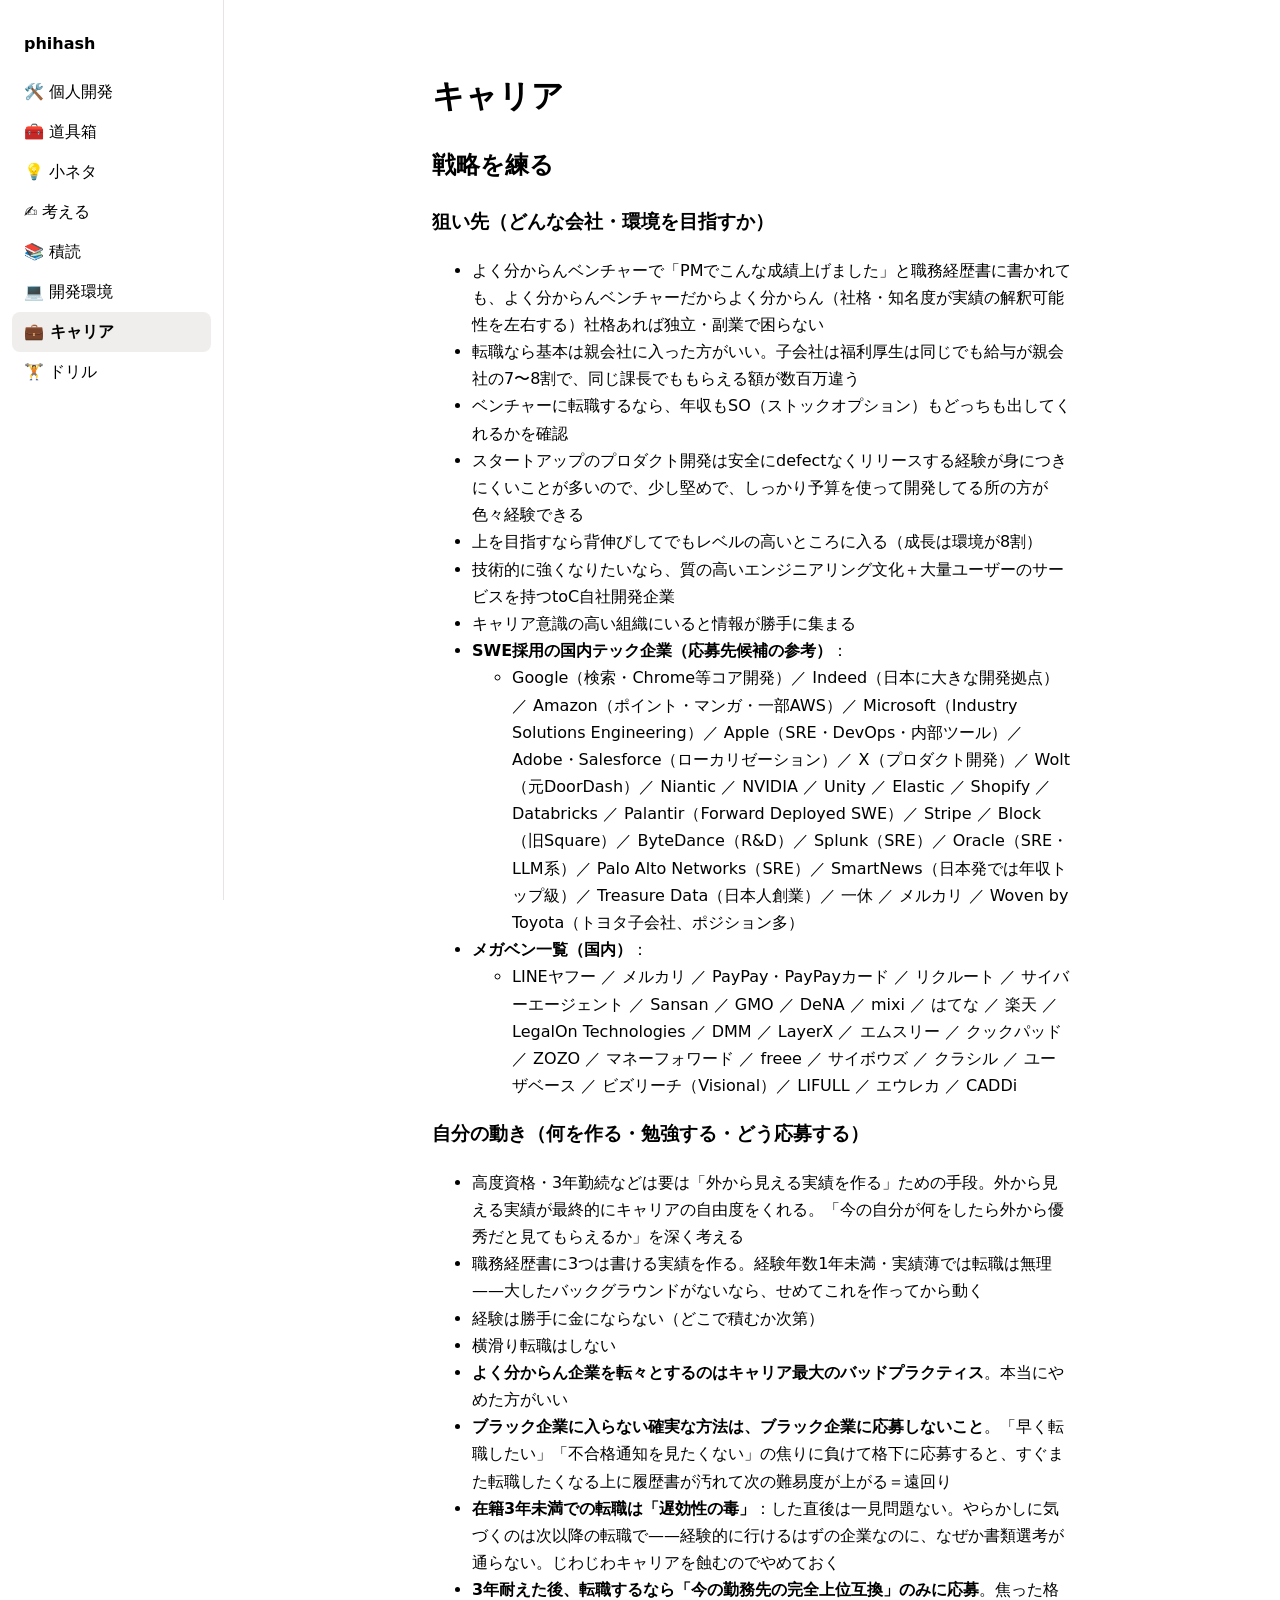
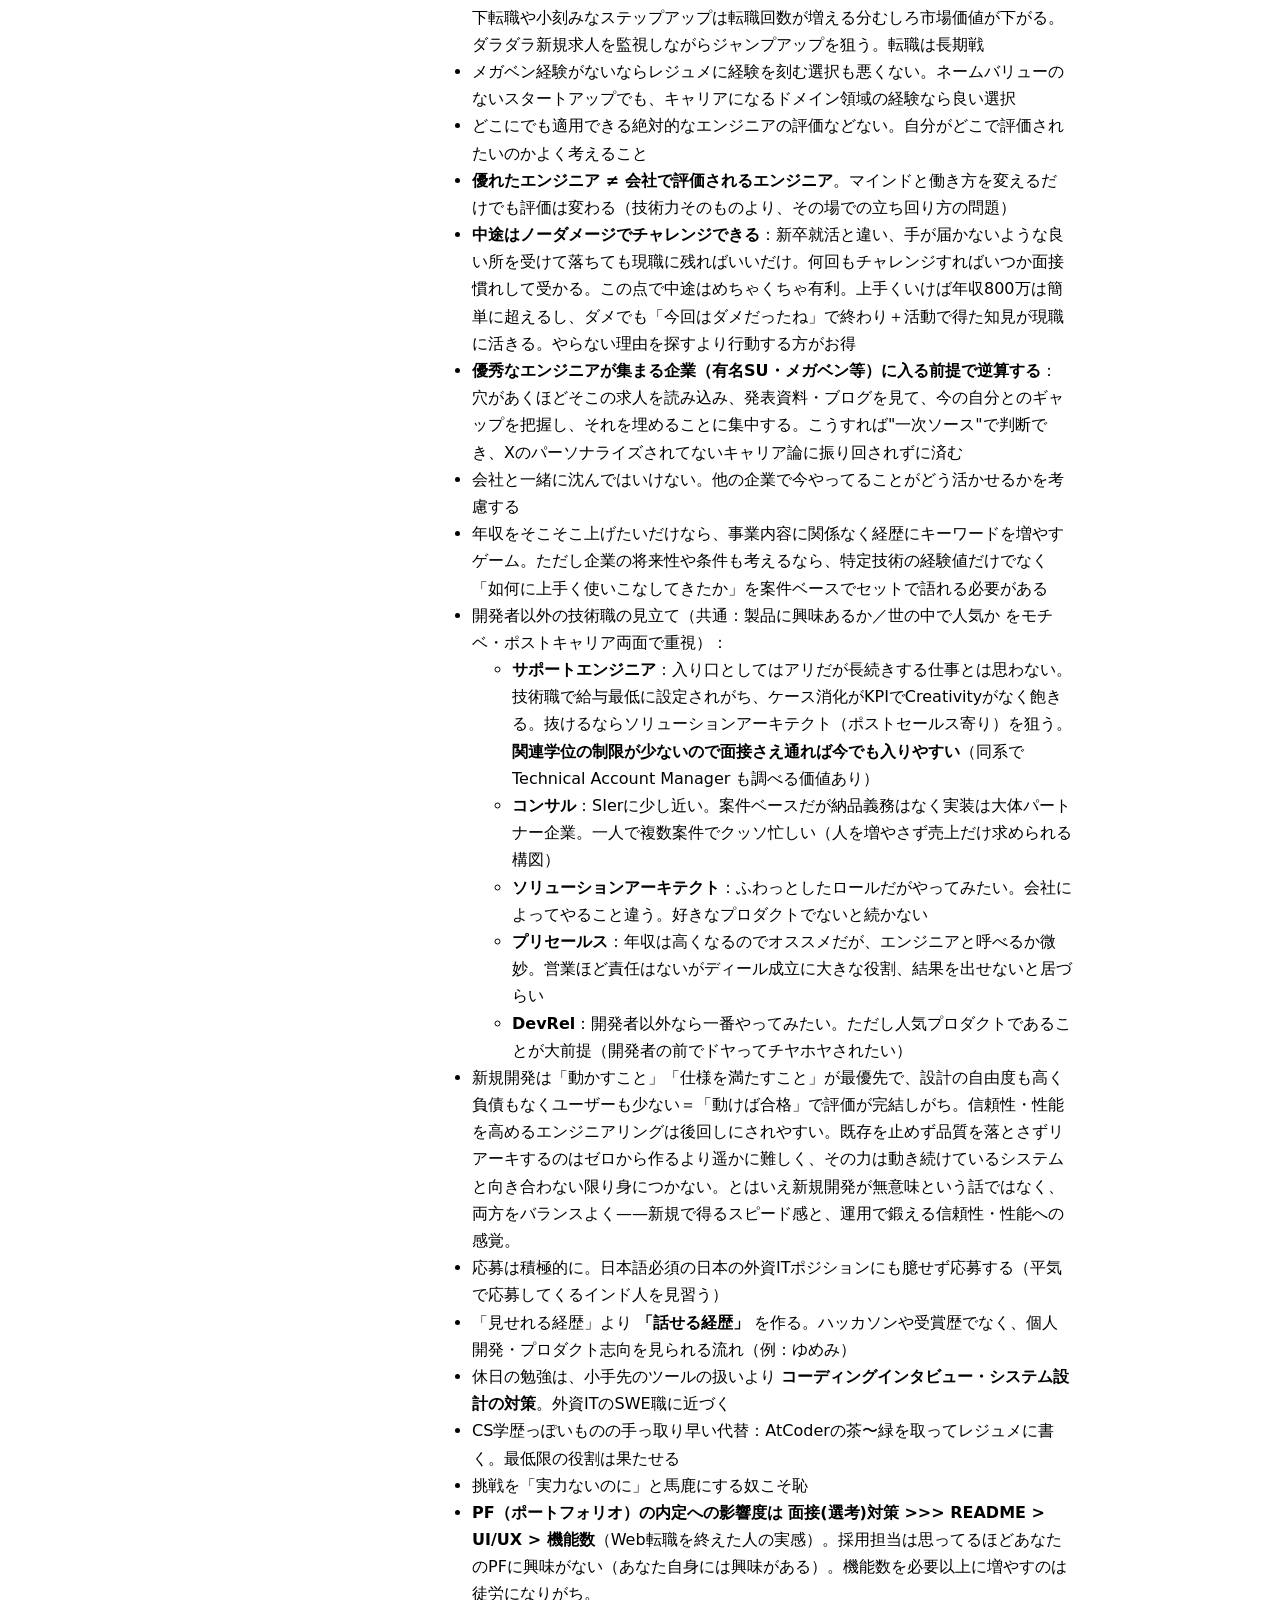
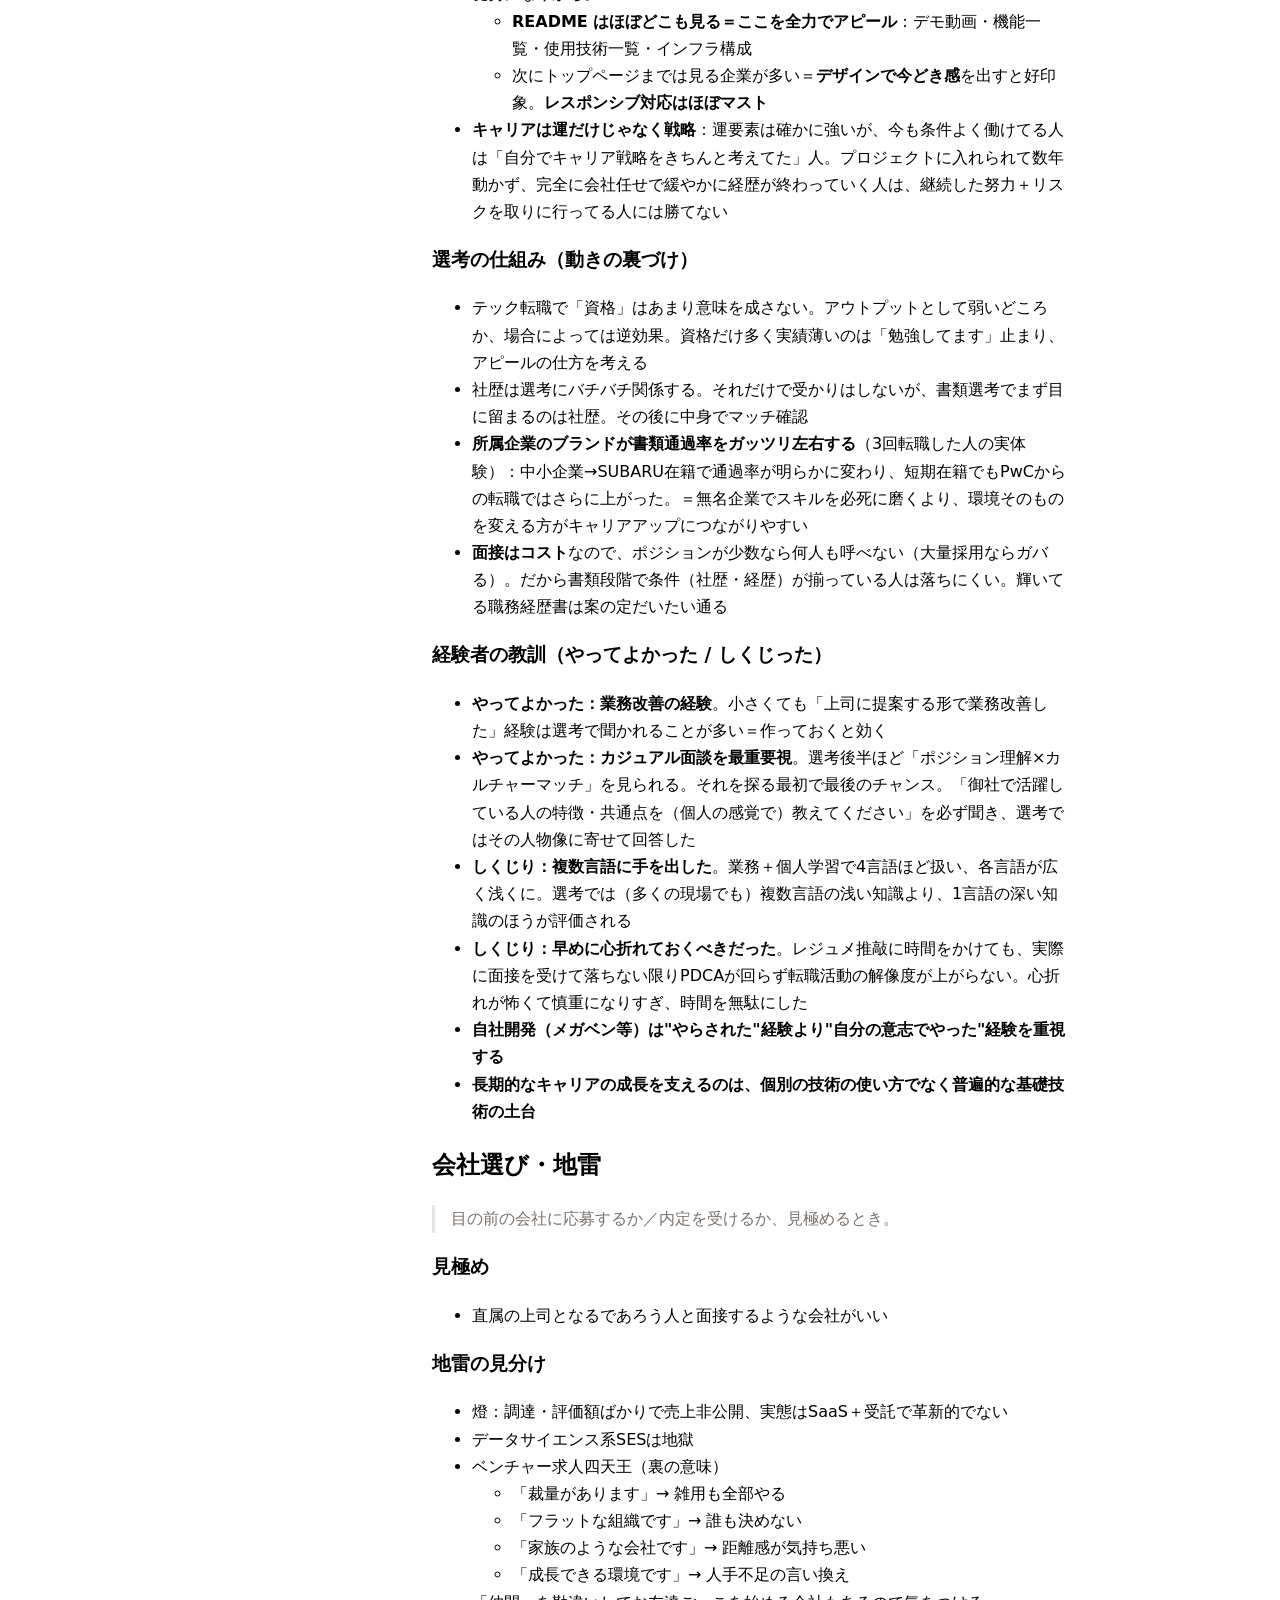
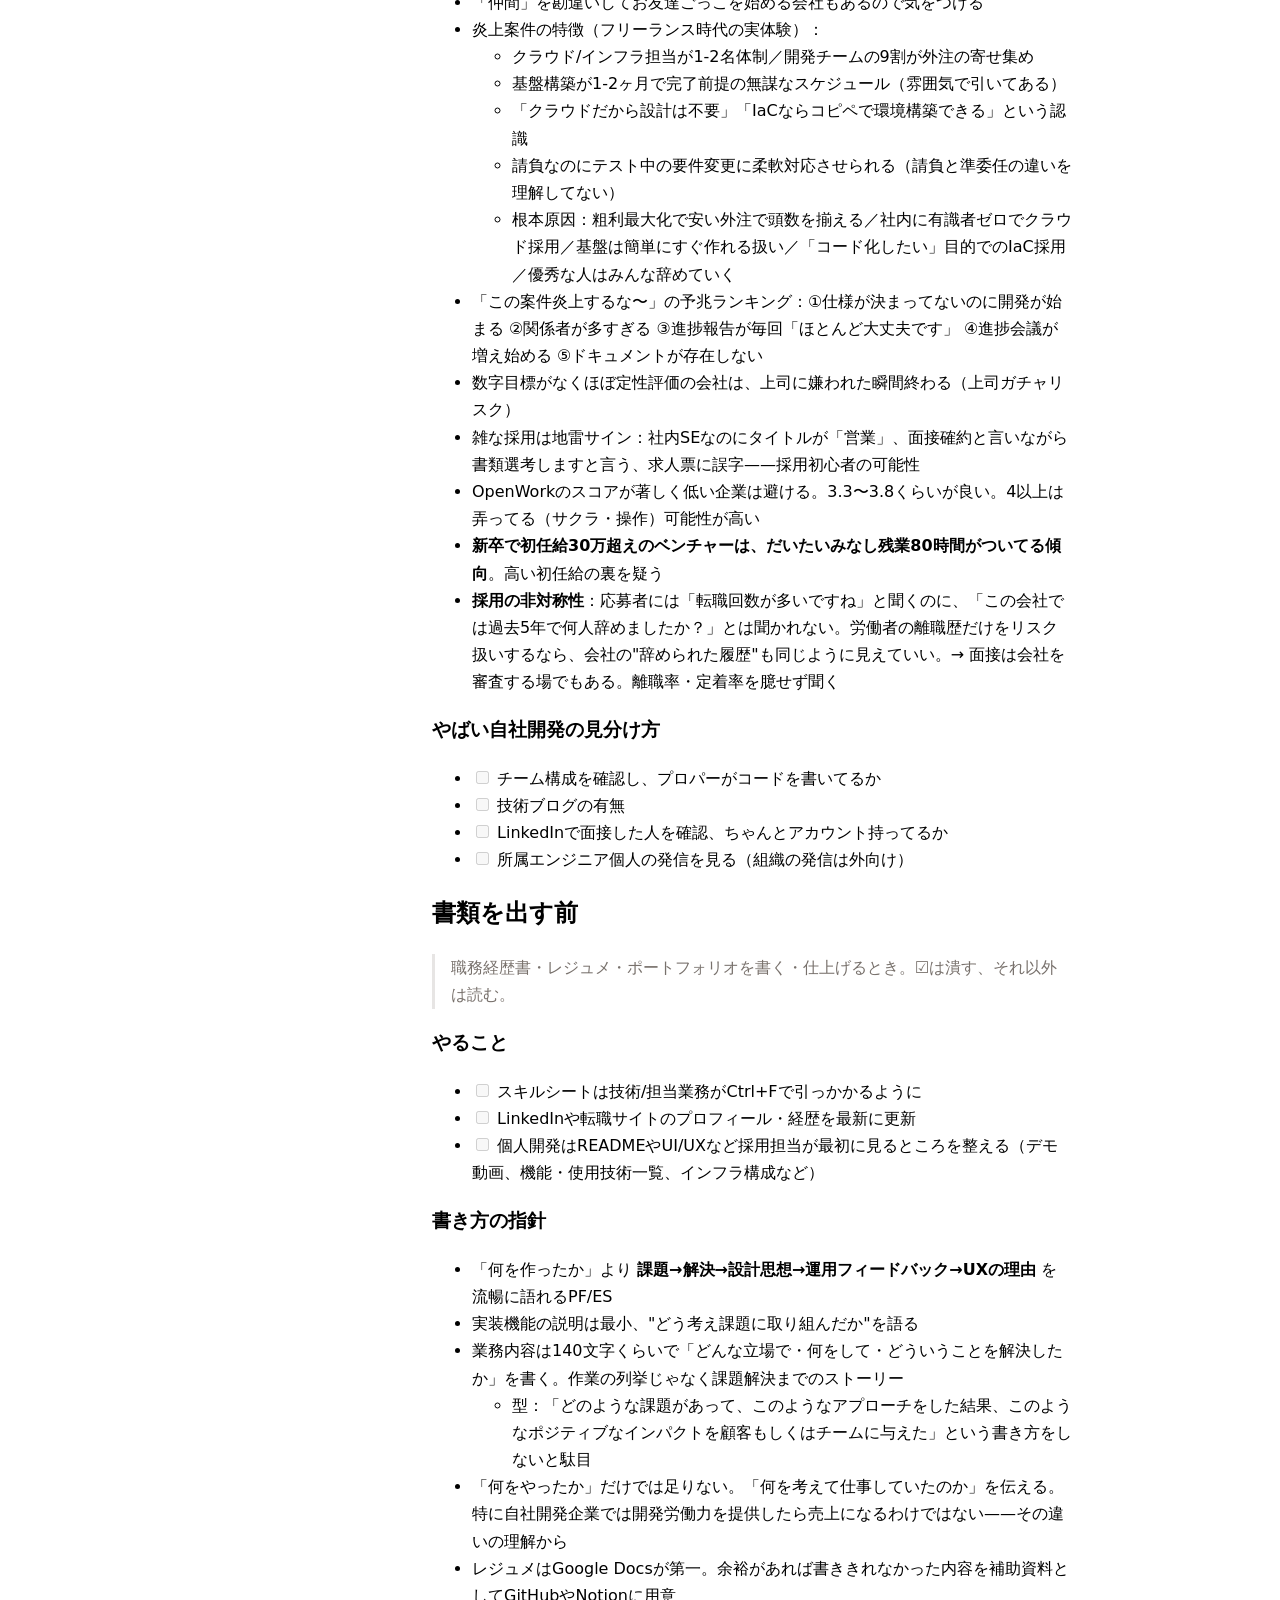
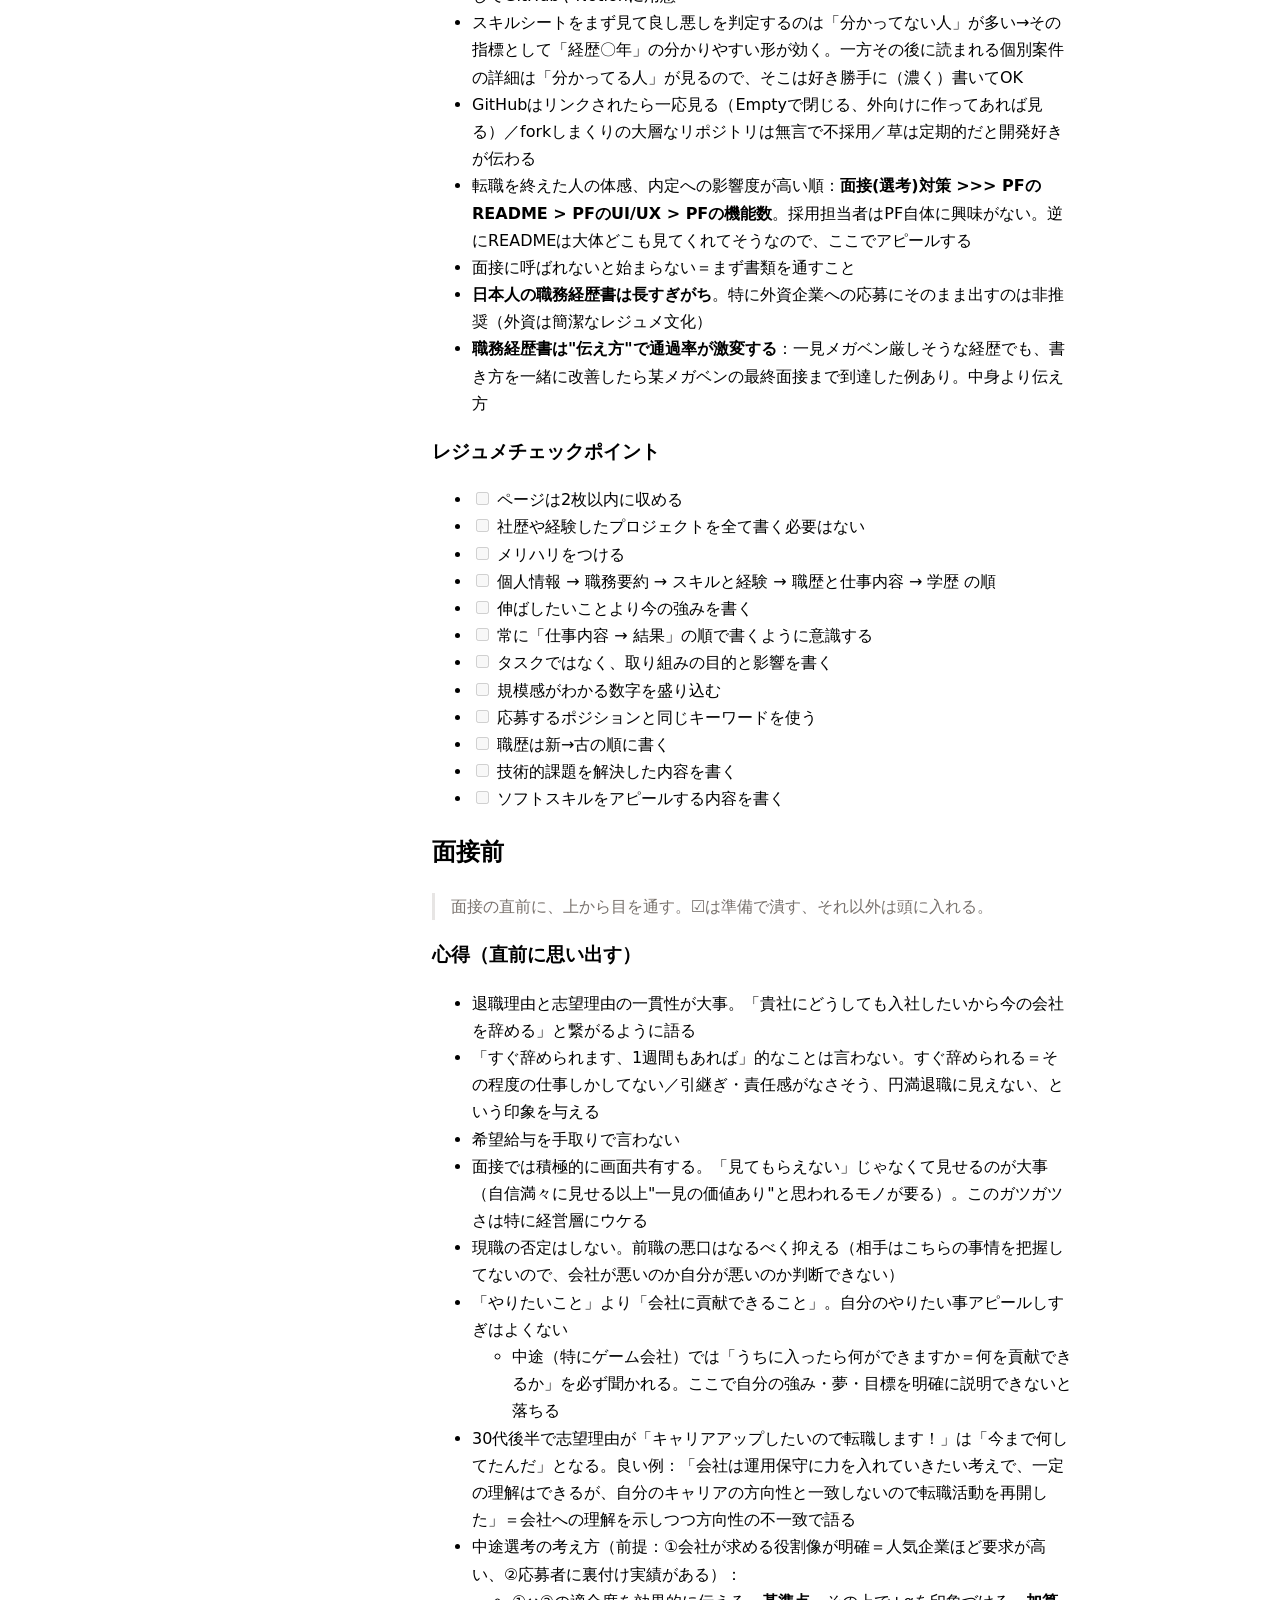
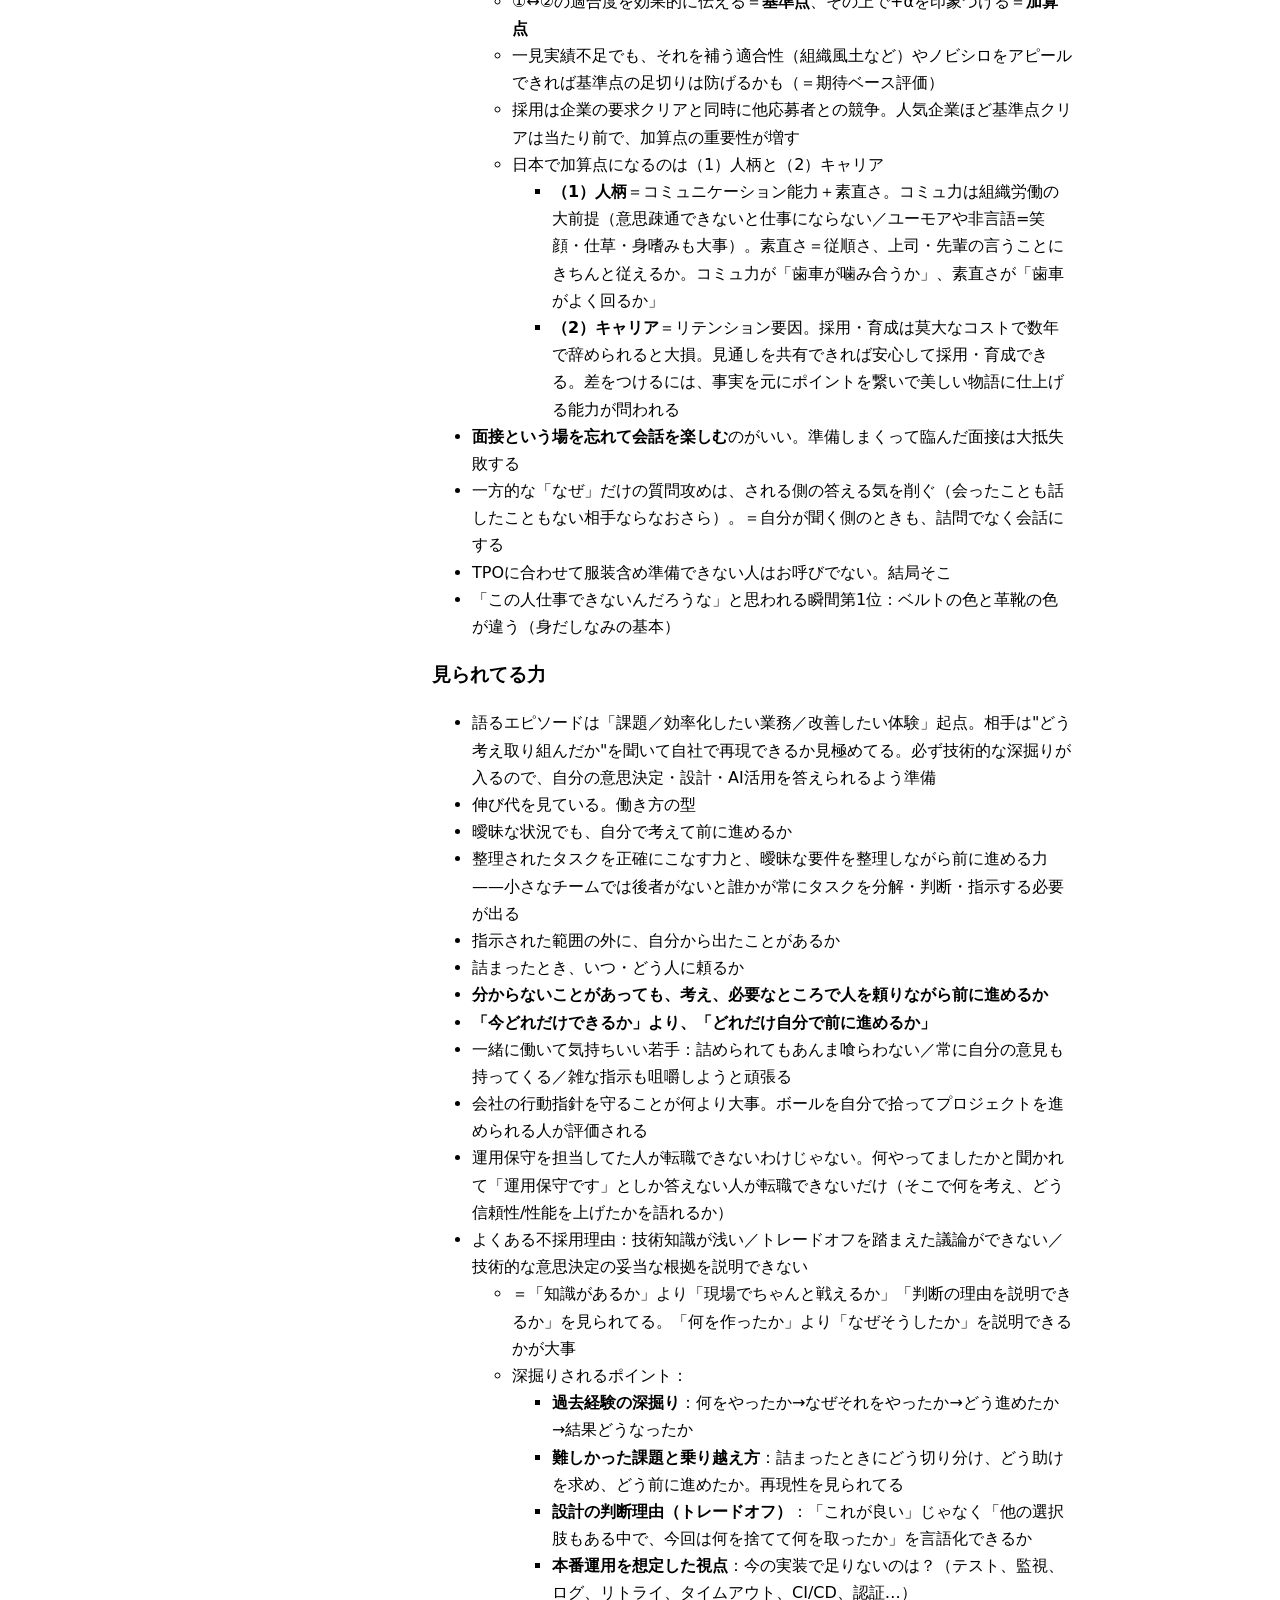
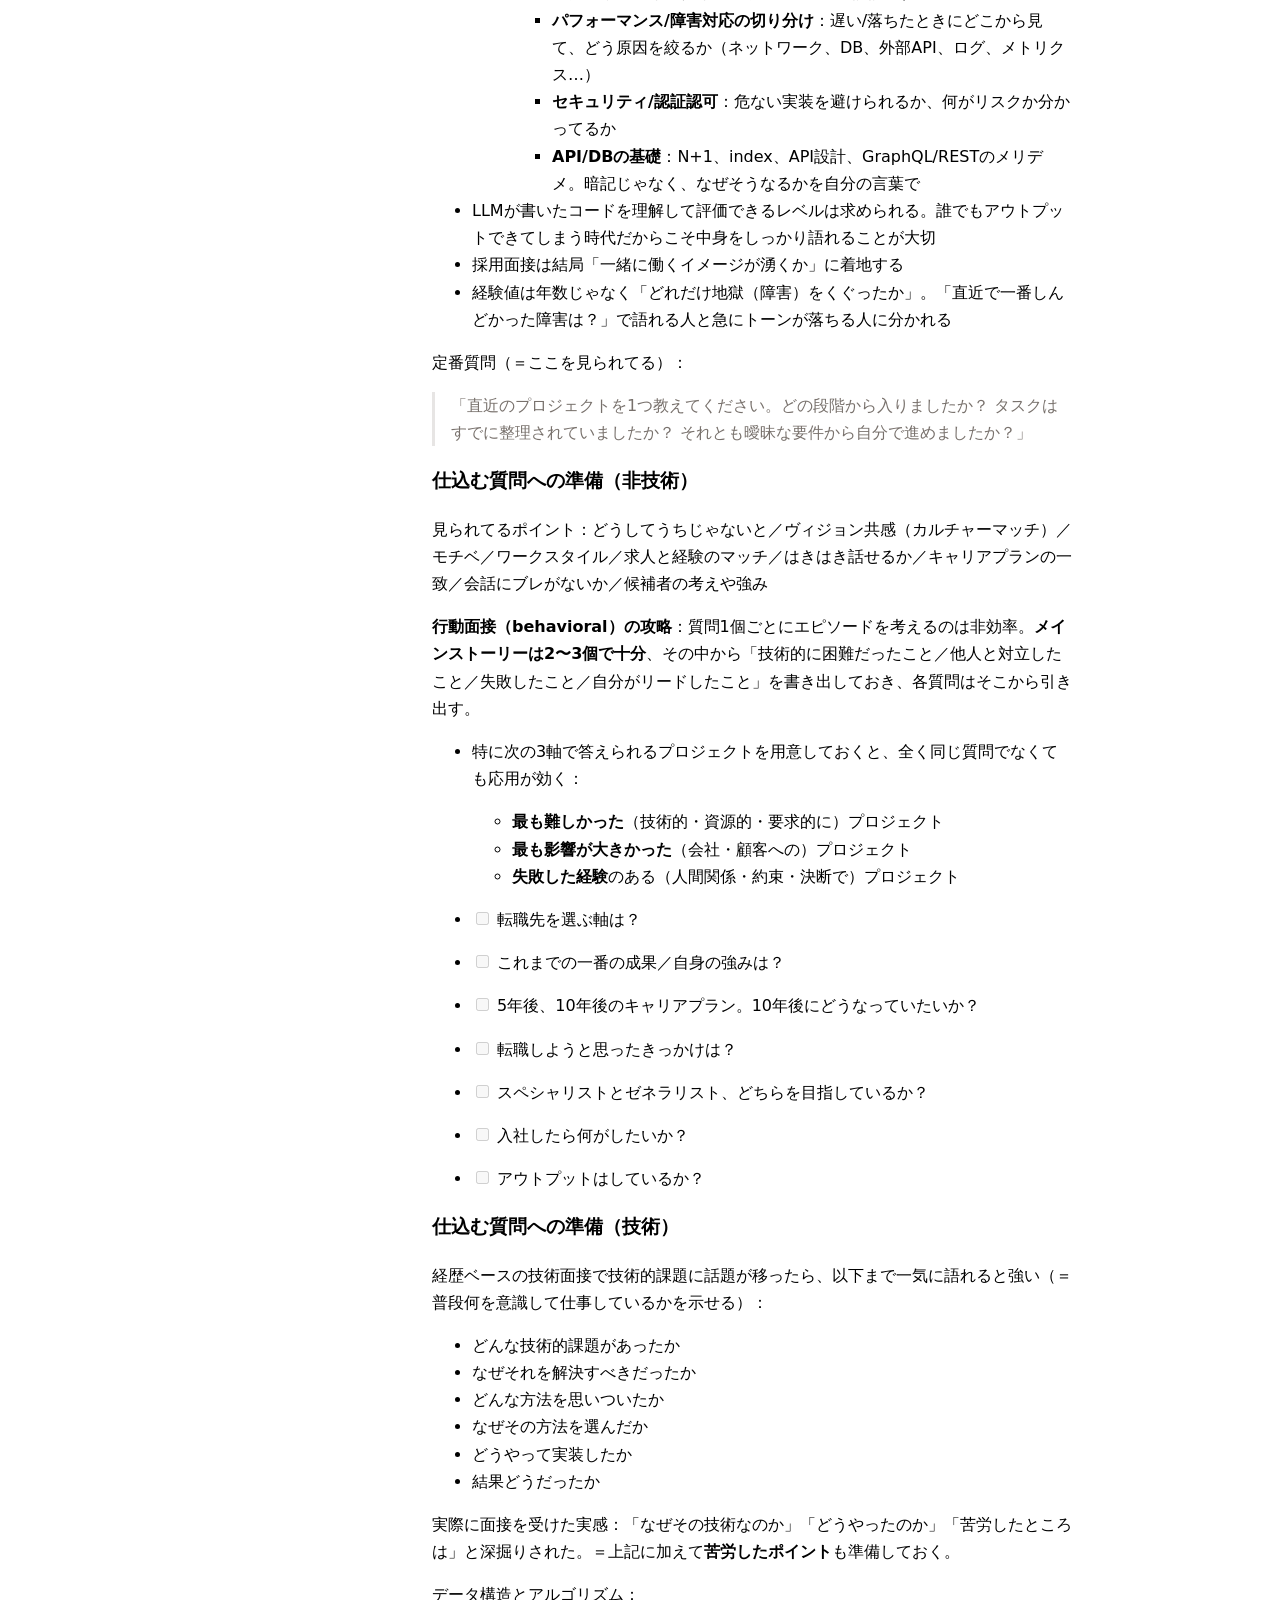
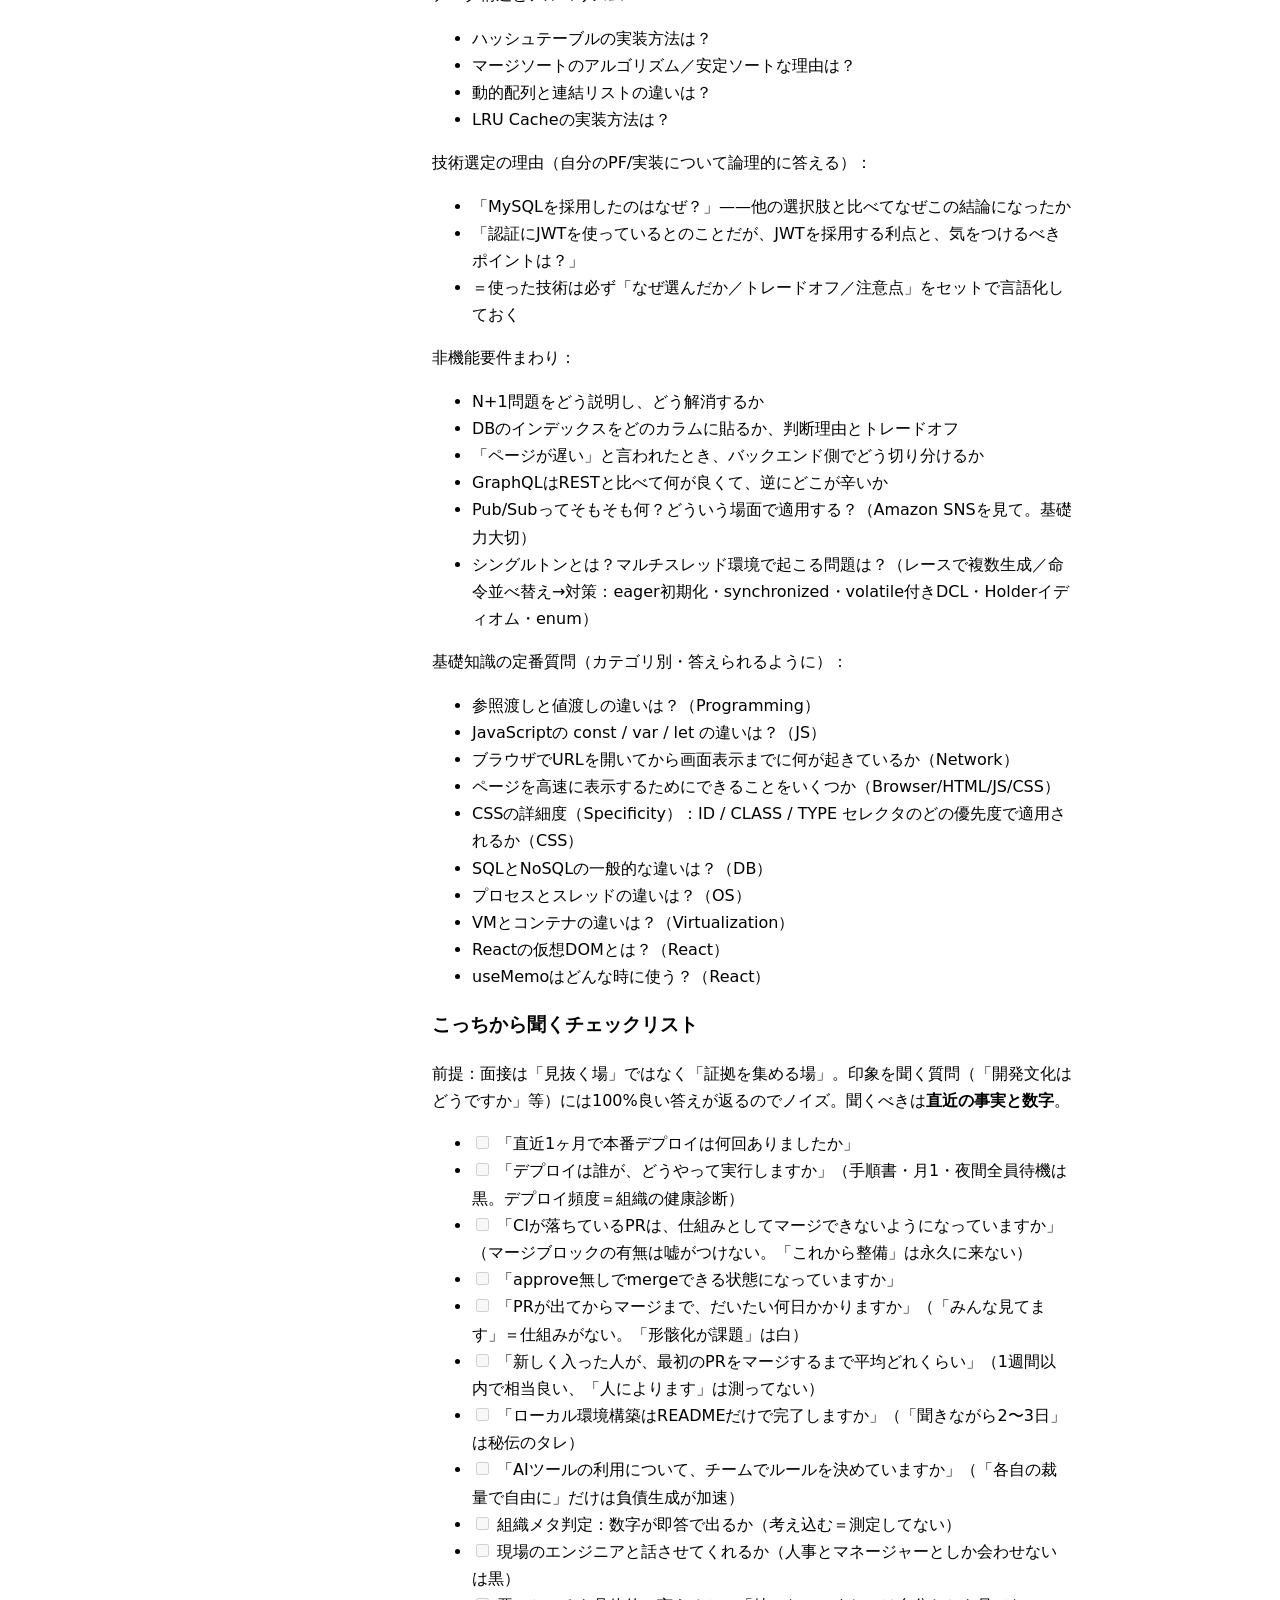
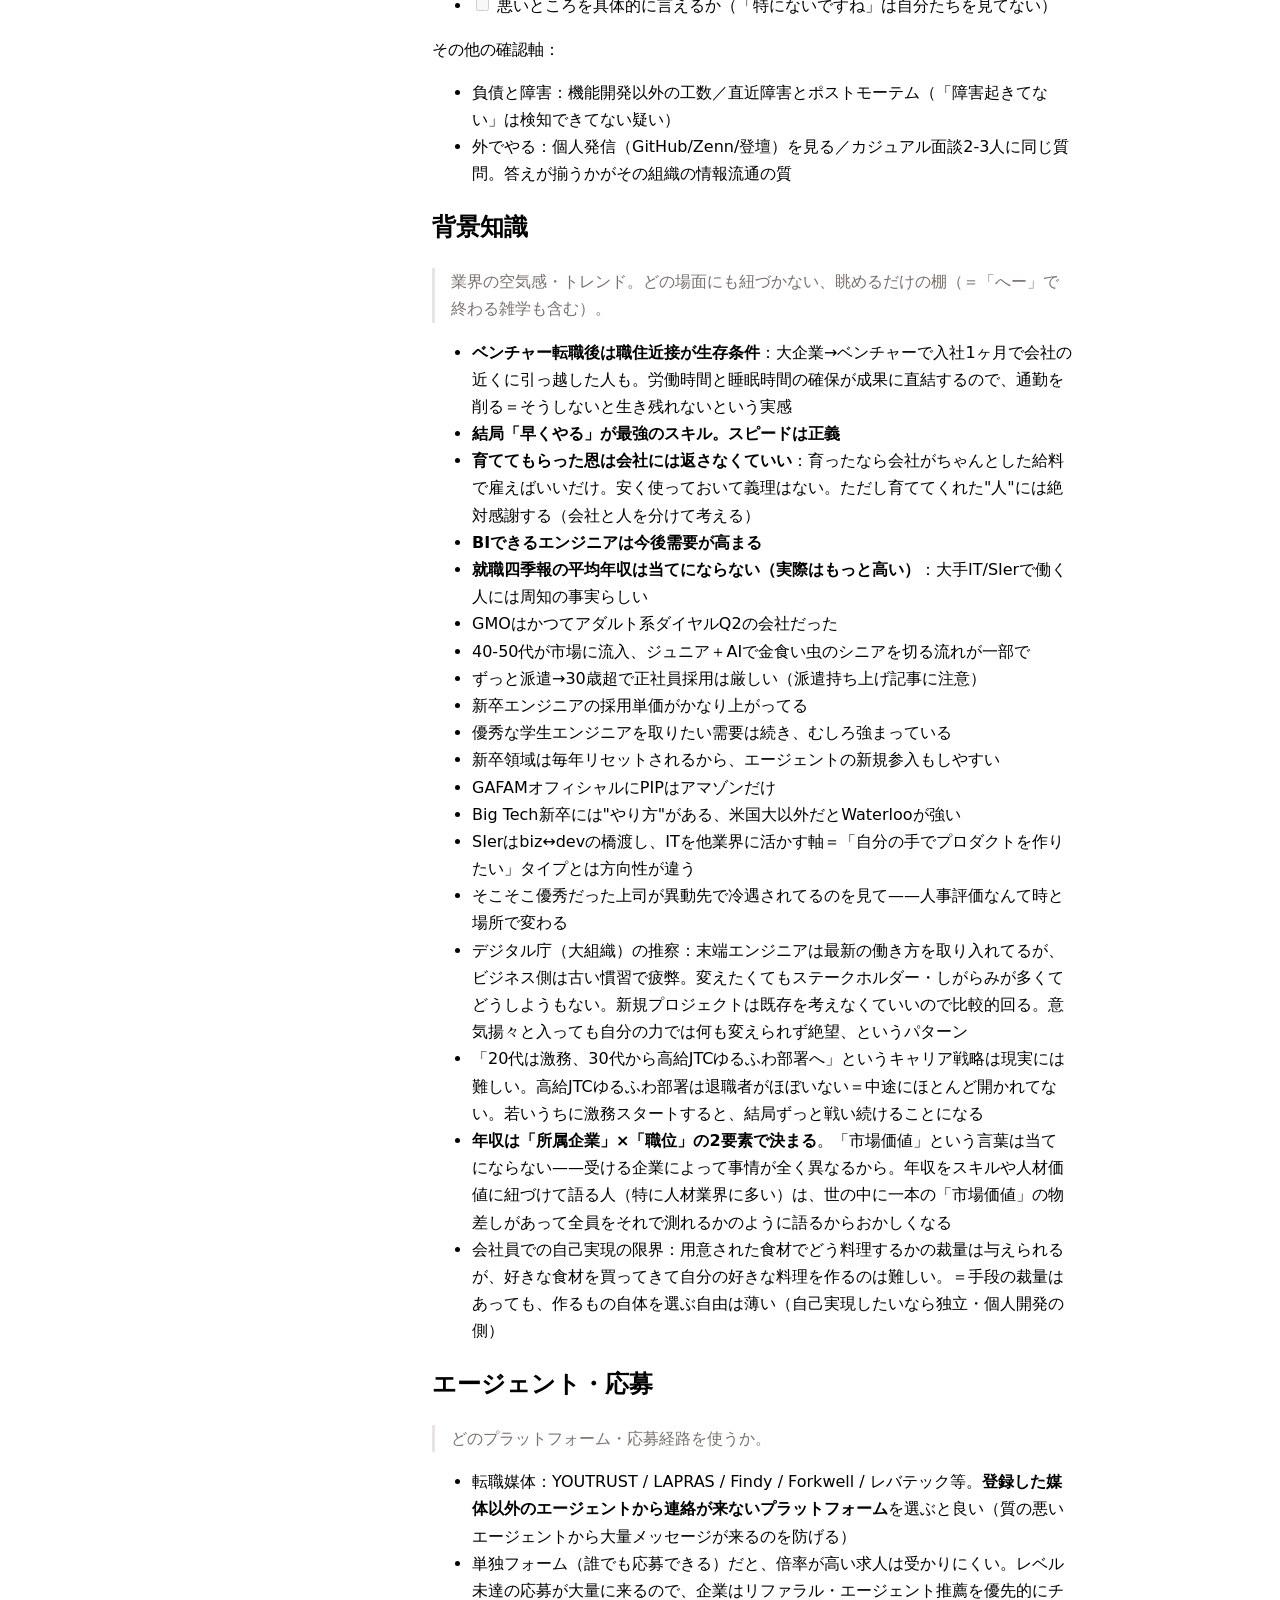
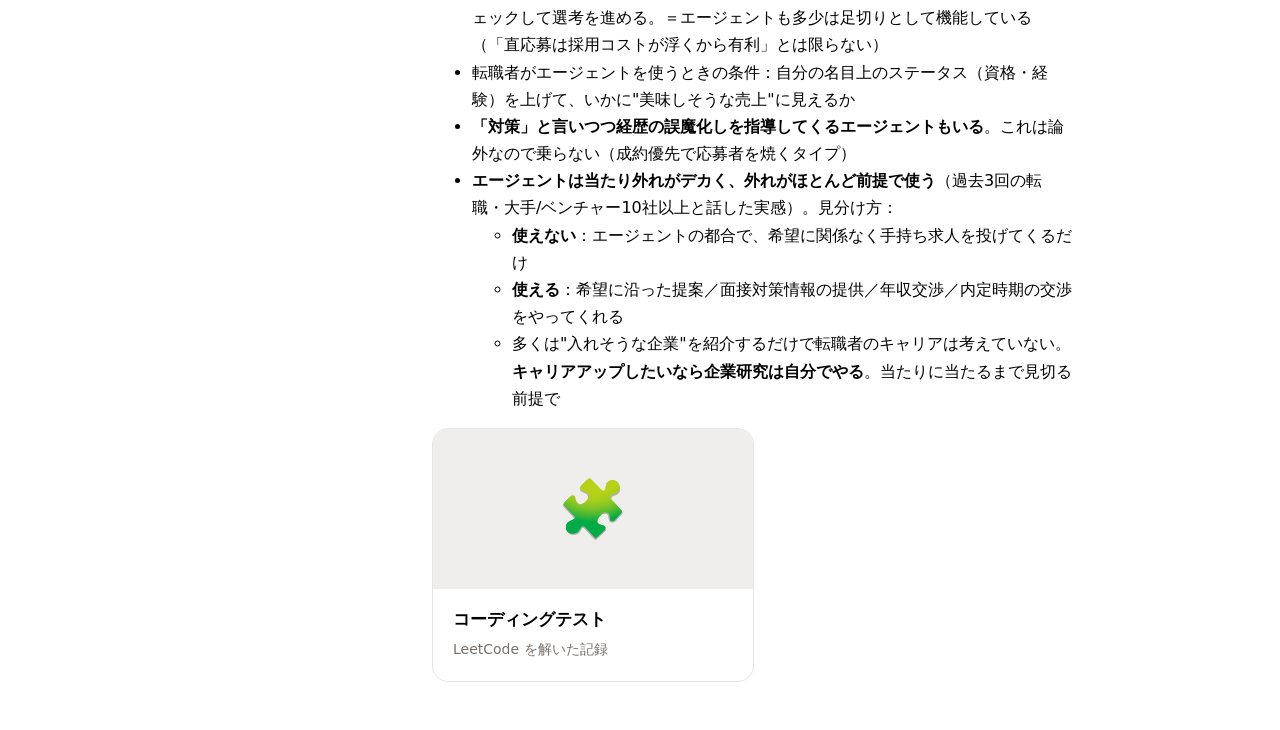
==== commit 984108c0: "カラー" ====
--- a/career.html
+++ b/career.html
@@ -4,6 +4,7 @@
     <meta charset="utf-8" />
     <meta name="viewport" content="width=device-width, initial-scale=1" />
     <title>キャリア - phihash</title>
+    <link rel="stylesheet" href="nav.css" />
     <style>
       :root {
         color-scheme: light dark;
@@ -53,7 +54,20 @@
     </style>
   </head>
   <body>
-    <p><a href="index.html">← phihash</a></p>
+    <input type="checkbox" id="nav" class="nav-toggle" />
+    <label for="nav" class="nav-open" aria-label="メニュー">☰</label>
+    <label for="nav" class="nav-backdrop"></label>
+    <nav class="drawer">
+      <a class="home" href="index.html">phihash</a>
+      <a href="dev.html">🛠️ 個人開発</a>
+      <a href="stack.html">🧰 道具箱</a>
+      <a href="tips.html">💡 小ネタ</a>
+      <a href="think.html">✍️ 考える</a>
+      <a href="tsundoku.html">📚 積読</a>
+      <a href="devenv.html">💻 開発環境</a>
+      <a href="career.html" aria-current="page">💼 キャリア</a>
+      <a href="drill.html">🏋️ ドリル</a>
+    </nav>
     <h1>キャリア</h1>
 
     <h2>戦略を練る</h2>
--- a/nav.css
+++ b/nav.css
@@ -0,0 +1,83 @@
+.drawer {
+  position: fixed;
+  inset: 0 auto 0 0;
+  z-index: 20;
+  width: 14rem;
+  overflow-y: auto;
+  padding: 1.5rem 0.75rem;
+  border-right: 1px solid light-dark(#e7e5e4, #2a2a2a);
+  background: light-dark(#fff, #1a1a1a);
+  font-family: system-ui, sans-serif;
+  line-height: 1.7;
+  box-sizing: border-box;
+}
+.drawer a {
+  display: block;
+  padding: 0.4rem 0.75rem;
+  border-radius: 0.5rem;
+  color: inherit;
+  text-decoration: none;
+}
+.drawer a:hover {
+  background: light-dark(#f0eeec, #242424);
+}
+.drawer a[aria-current="page"] {
+  background: light-dark(#f0eeec, #242424);
+  font-weight: 600;
+}
+.drawer .home {
+  margin-bottom: 0.5rem;
+  font-weight: 700;
+}
+.nav-toggle {
+  position: absolute;
+  opacity: 0;
+  pointer-events: none;
+}
+.nav-open,
+.nav-backdrop {
+  display: none;
+}
+
+/* PC: 常に左に出しておく */
+@media (min-width: 64rem) {
+  html {
+    padding-left: 14rem;
+  }
+}
+
+/* スマホ・タブレット: ☰ で開くドロワー */
+@media (max-width: 63.99rem) {
+  .drawer {
+    transform: translateX(-100%);
+    transition: transform 0.2s;
+  }
+  .nav-open {
+    display: grid;
+    place-items: center;
+    position: fixed;
+    top: 0.5rem;
+    left: 0.5rem;
+    z-index: 10;
+    width: 2.5rem;
+    height: 2.5rem;
+    border: 1px solid light-dark(#e7e5e4, #2a2a2a);
+    border-radius: 0.5rem;
+    background: light-dark(#fff, #1a1a1a);
+    font-size: 1.25rem;
+    cursor: pointer;
+  }
+  .nav-toggle:focus-visible + .nav-open {
+    outline: 2px solid Highlight;
+  }
+  .nav-toggle:checked ~ .drawer {
+    transform: none;
+  }
+  .nav-toggle:checked ~ .nav-backdrop {
+    display: block;
+    position: fixed;
+    inset: 0;
+    z-index: 15;
+    background: rgb(0 0 0 / 0.4);
+  }
+}
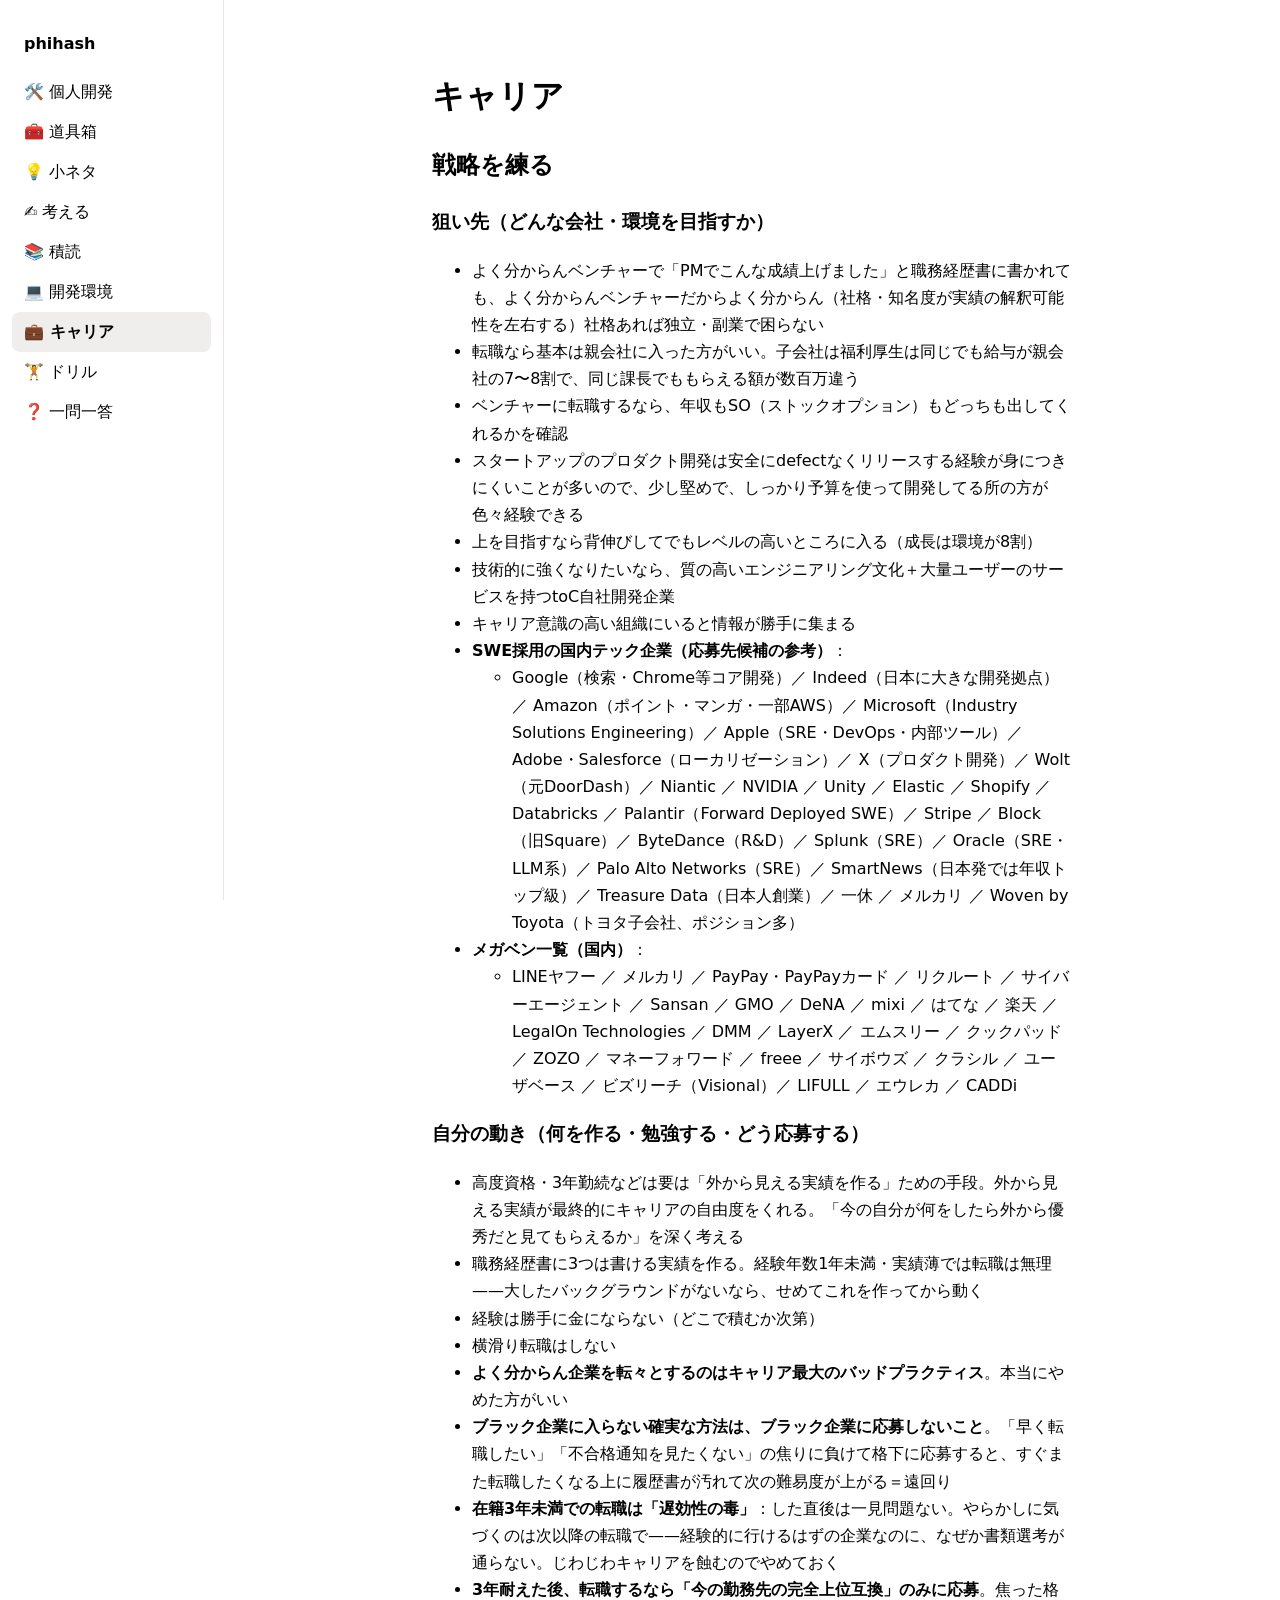
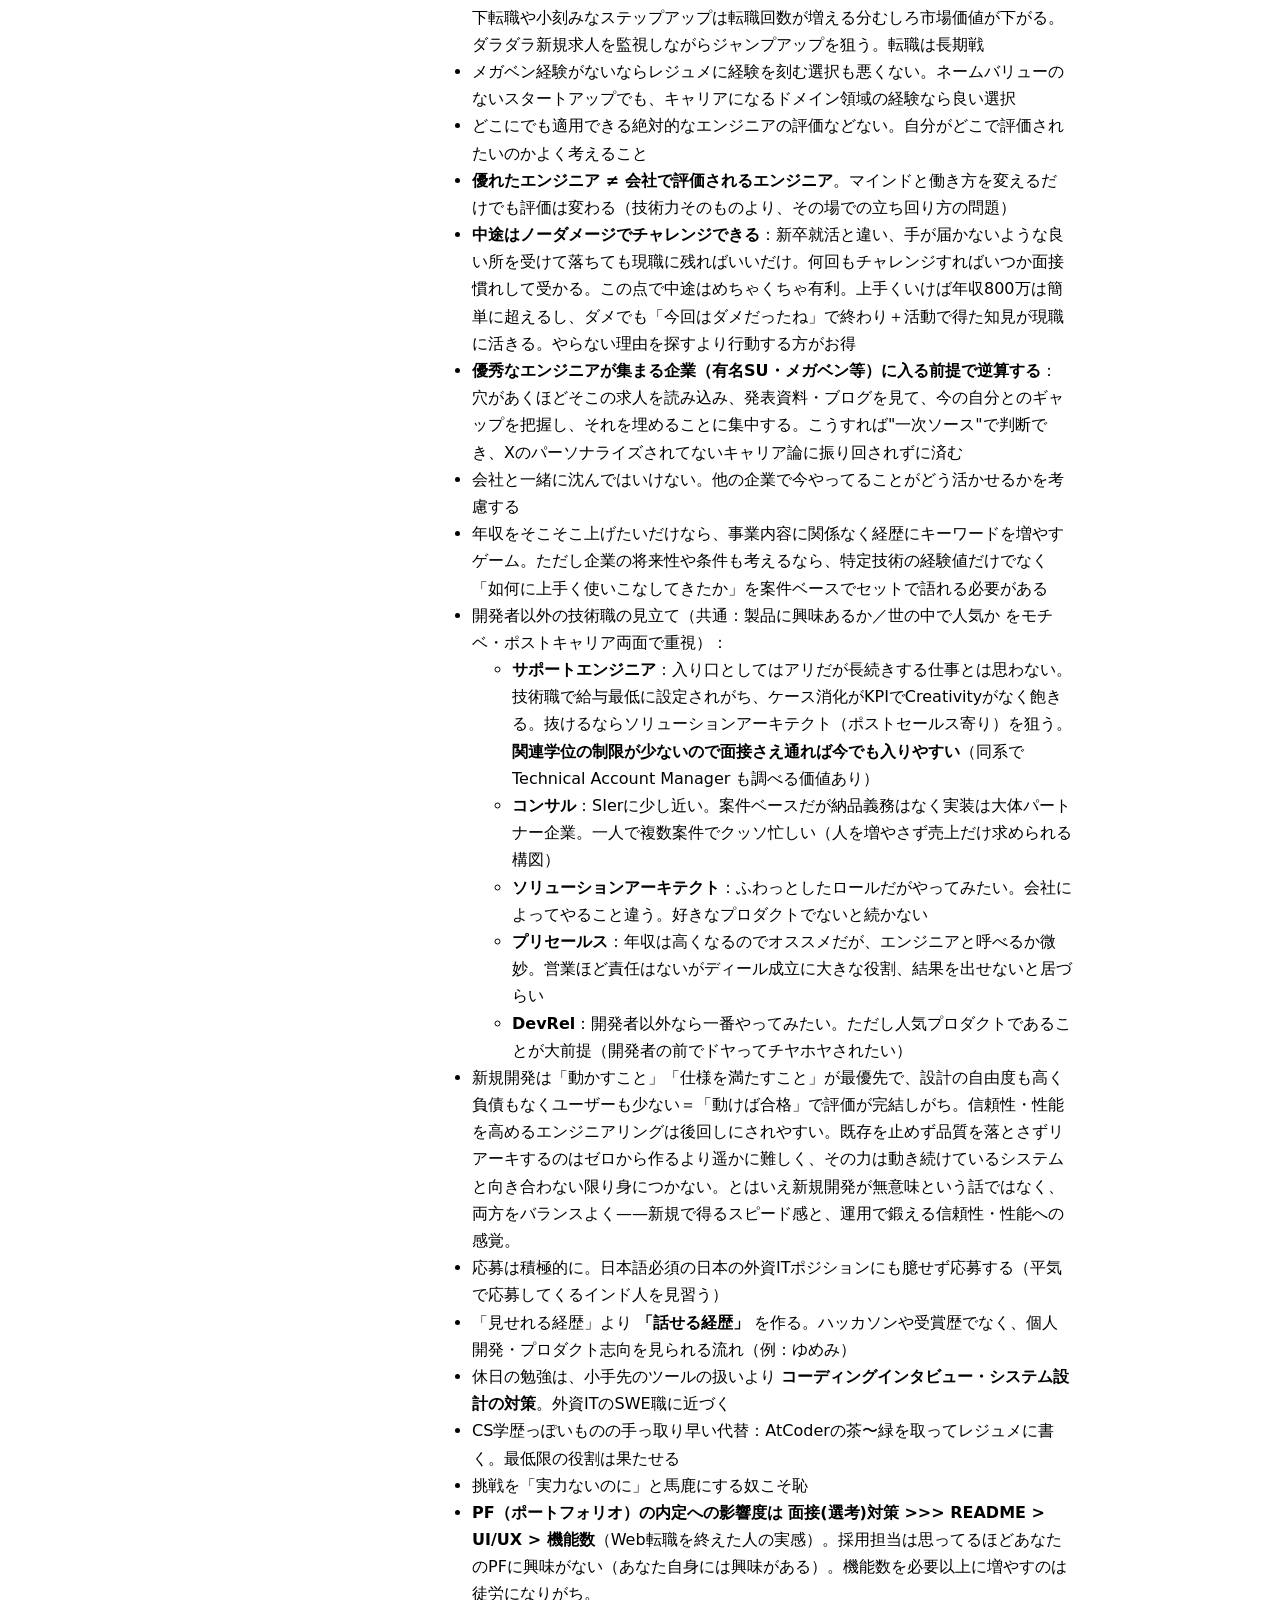
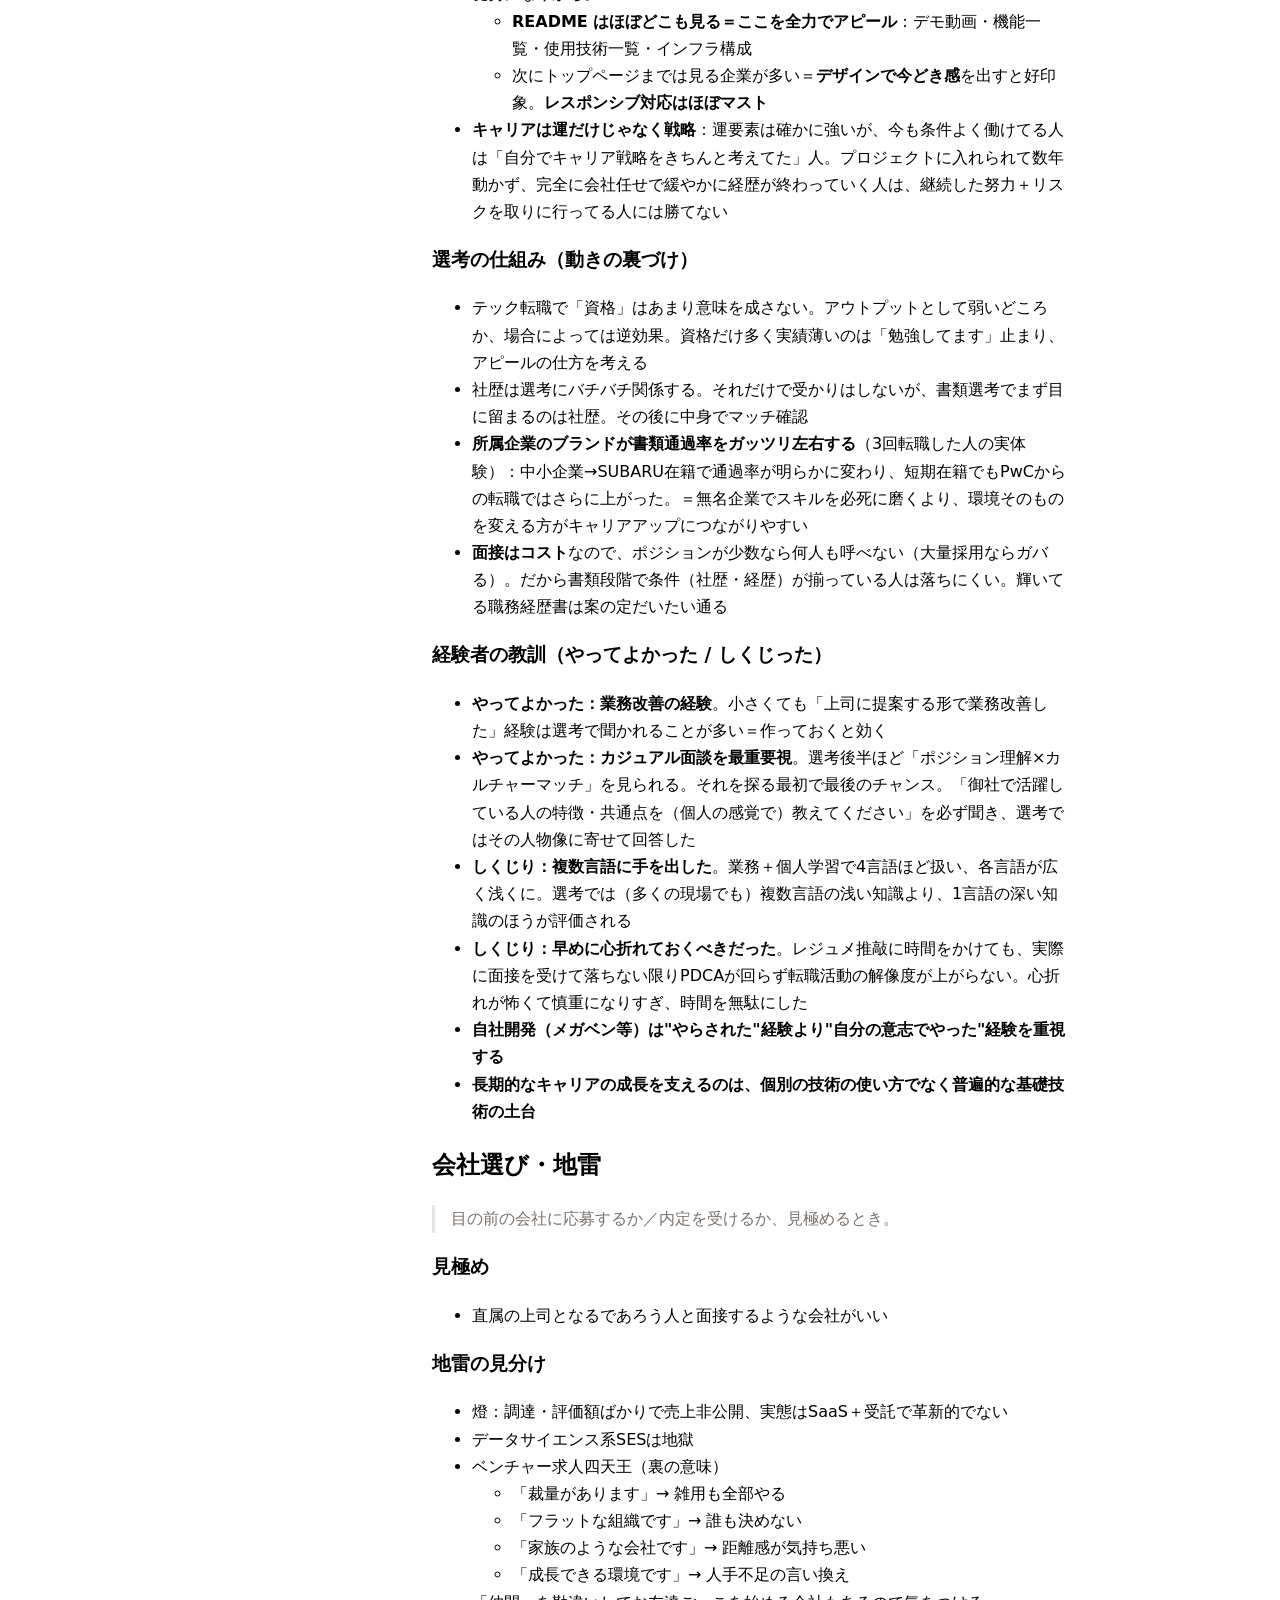
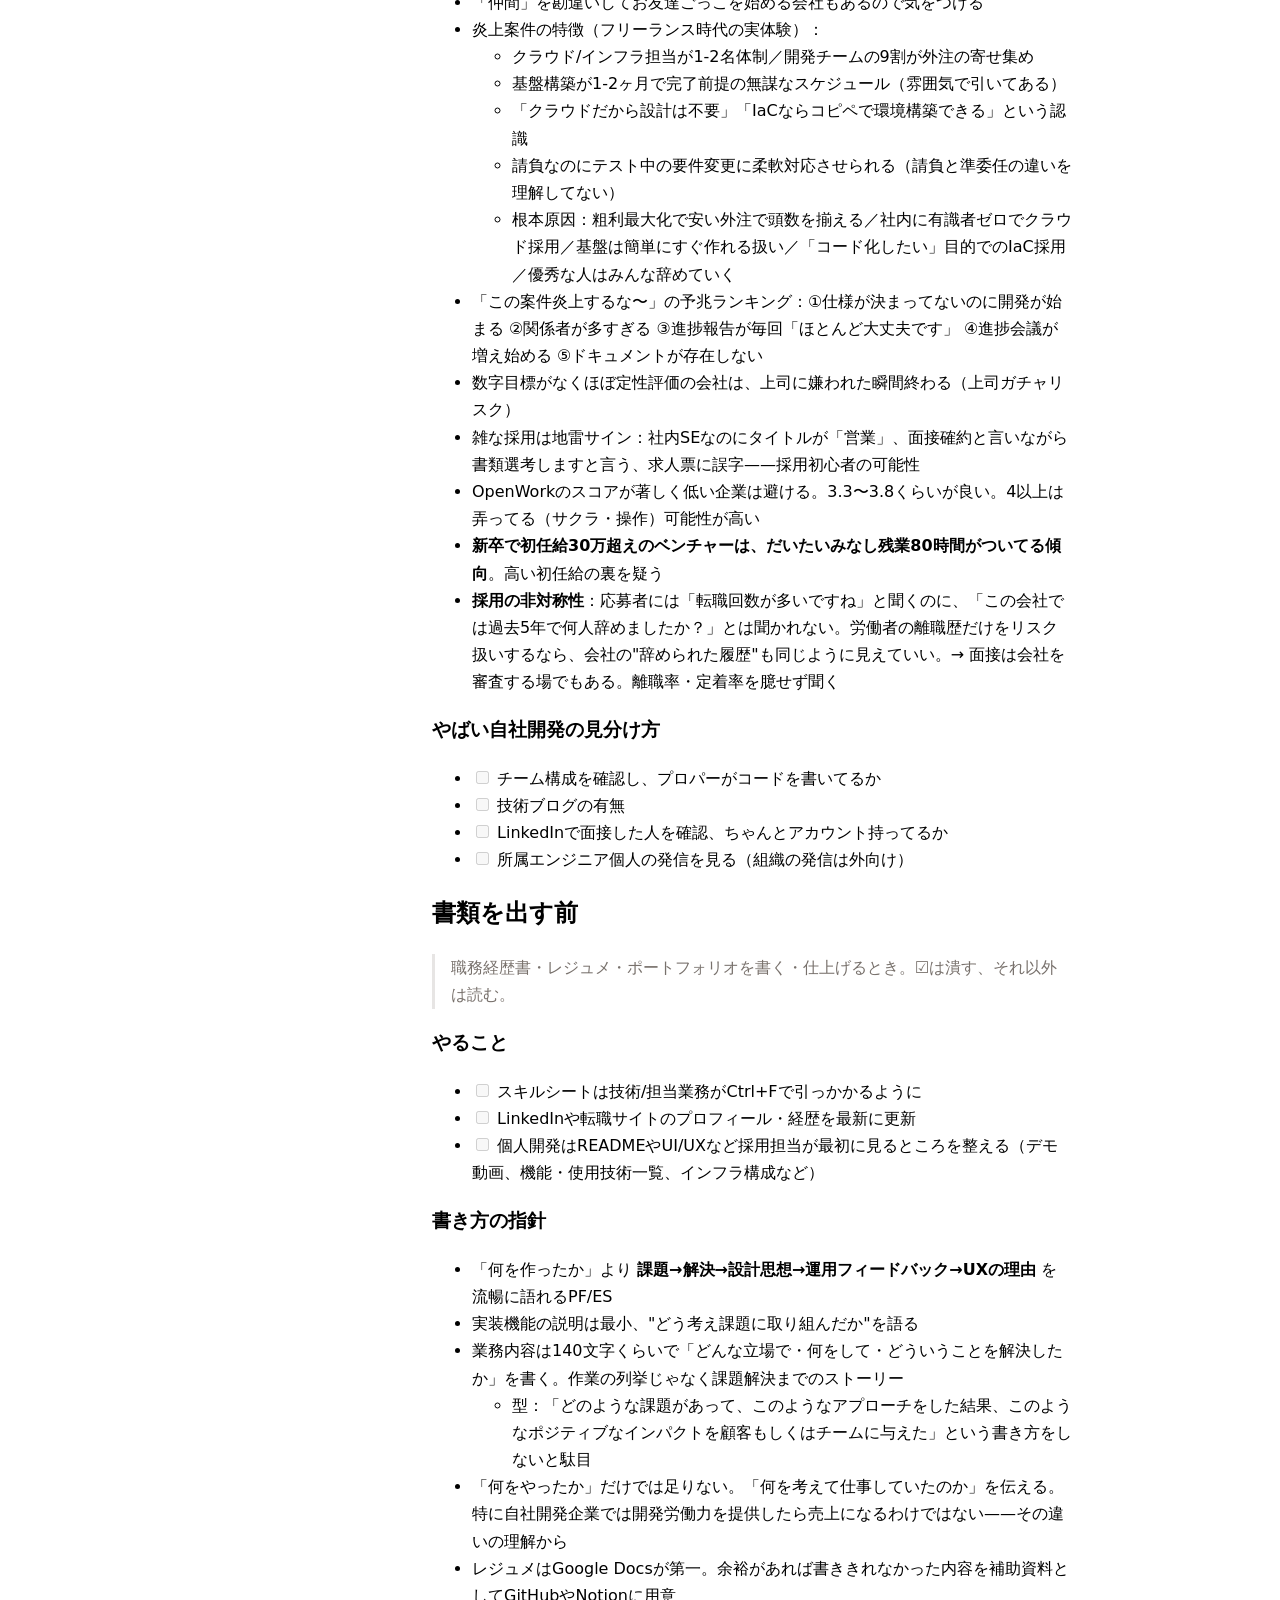
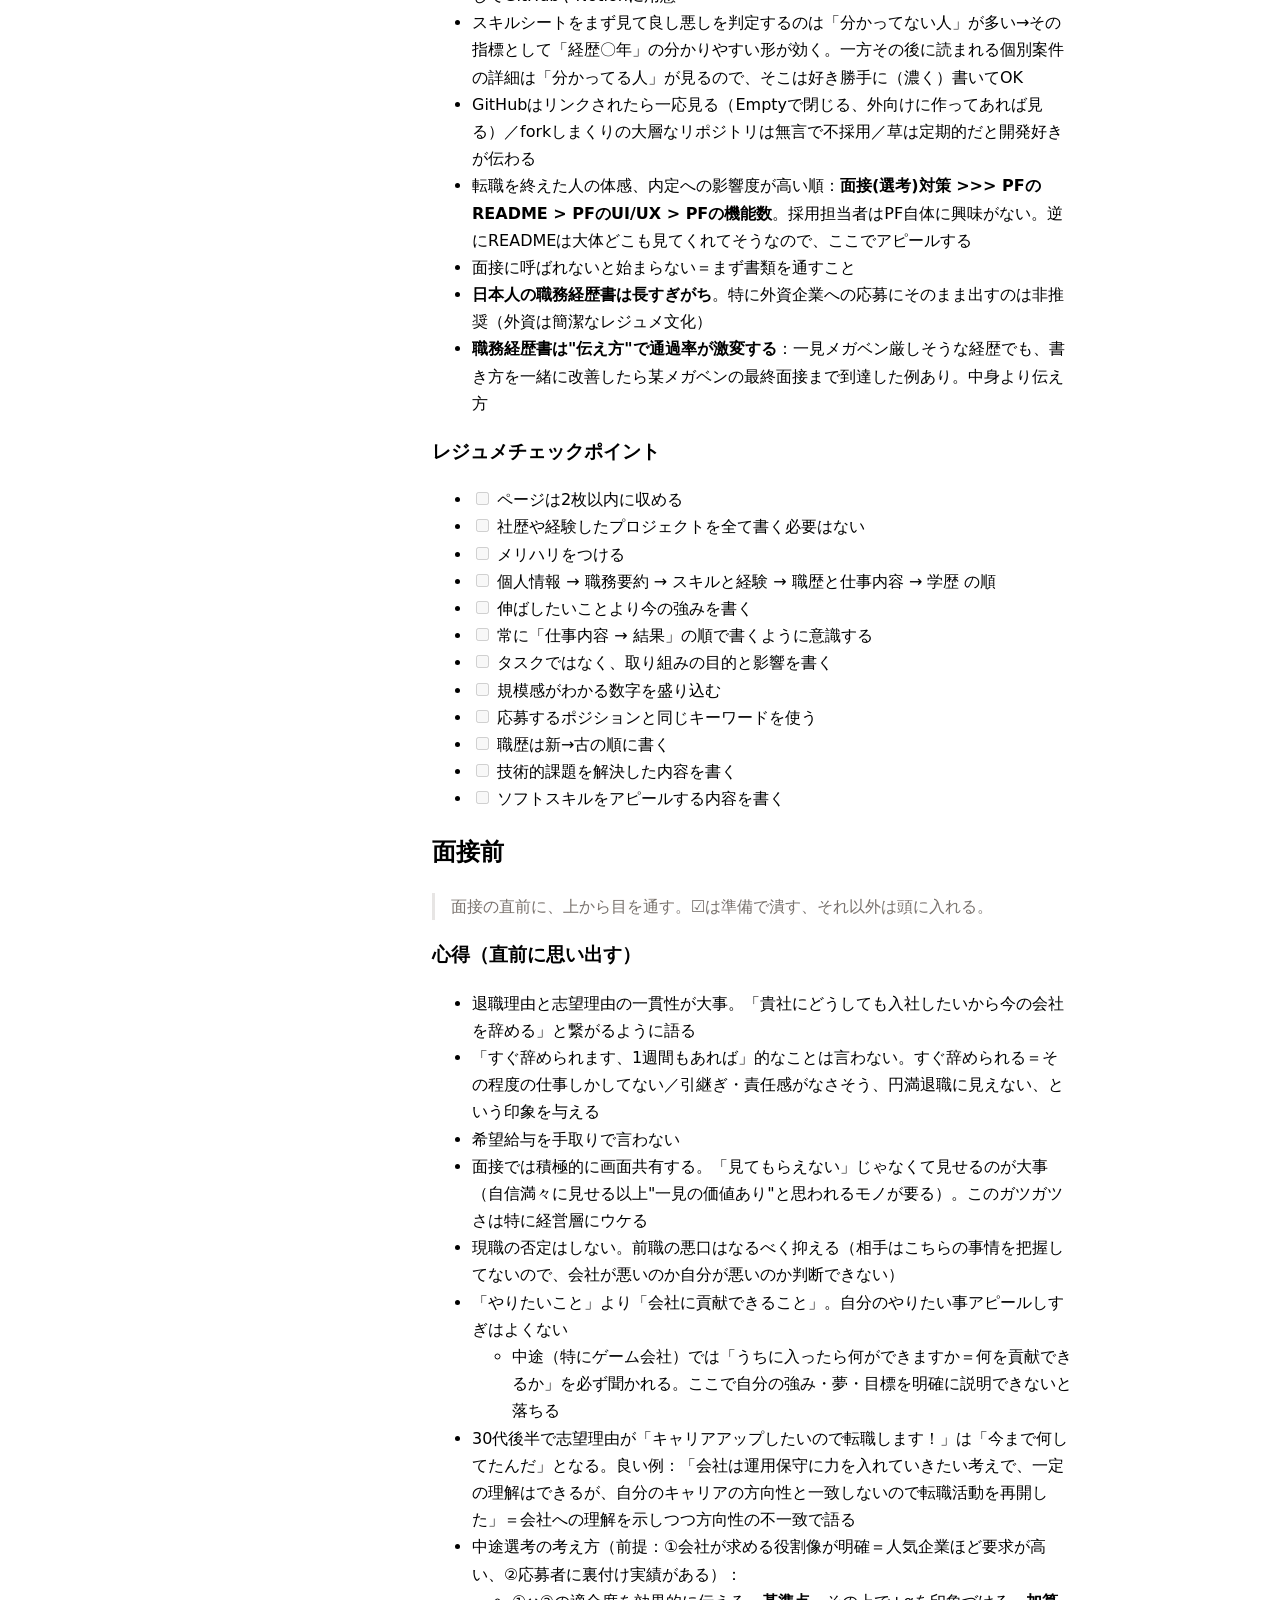
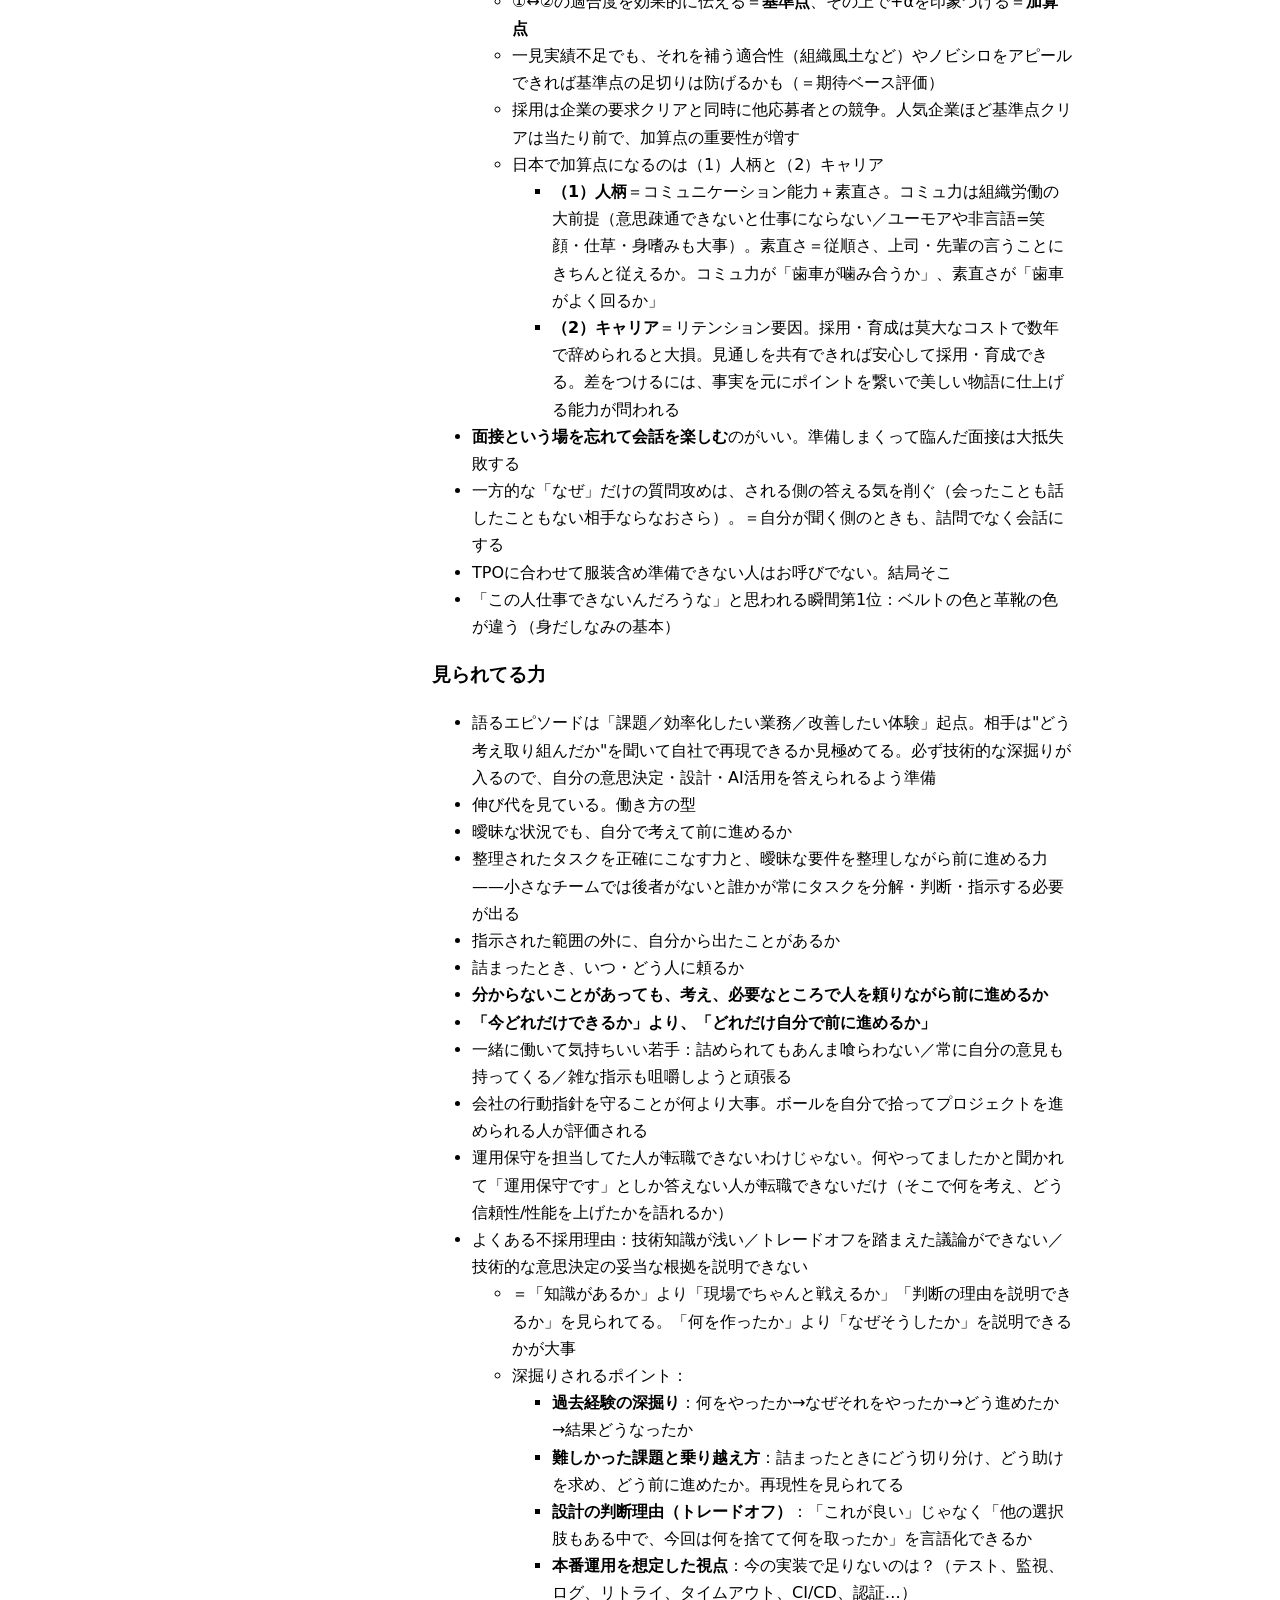
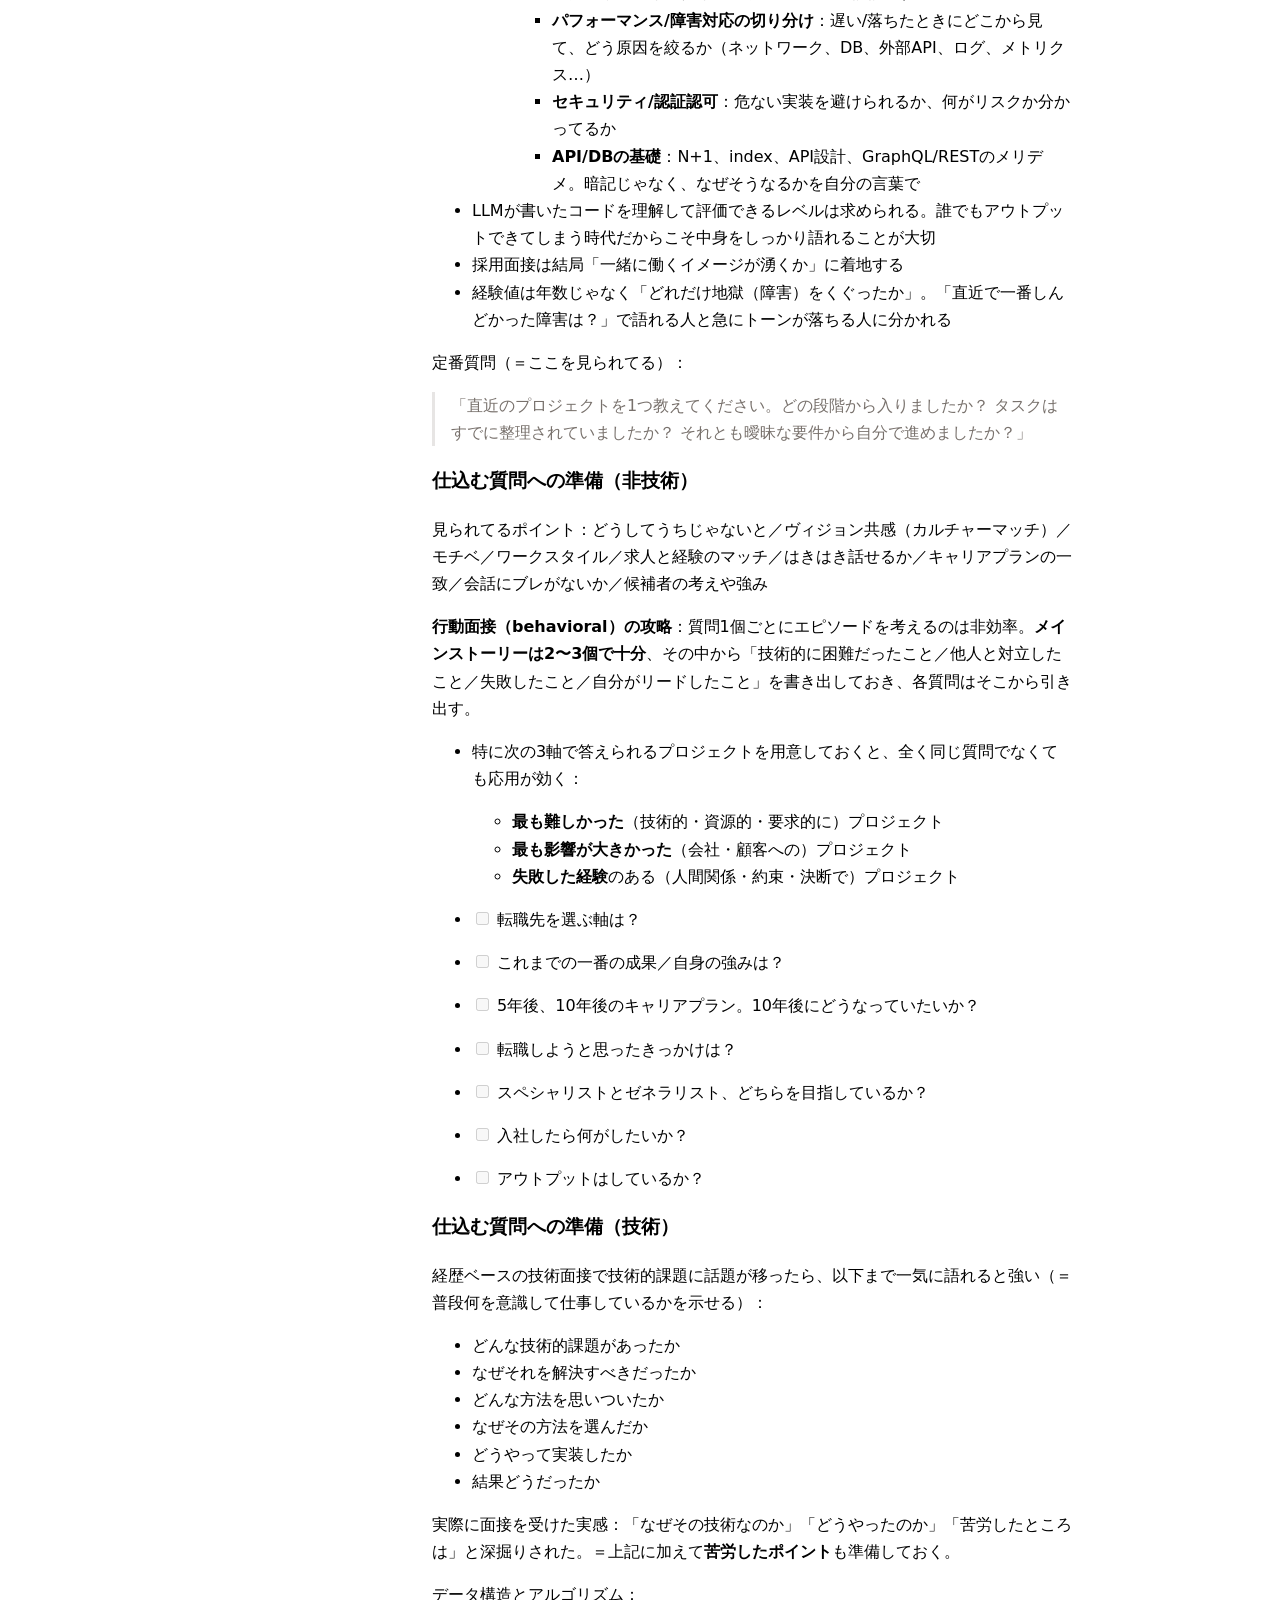
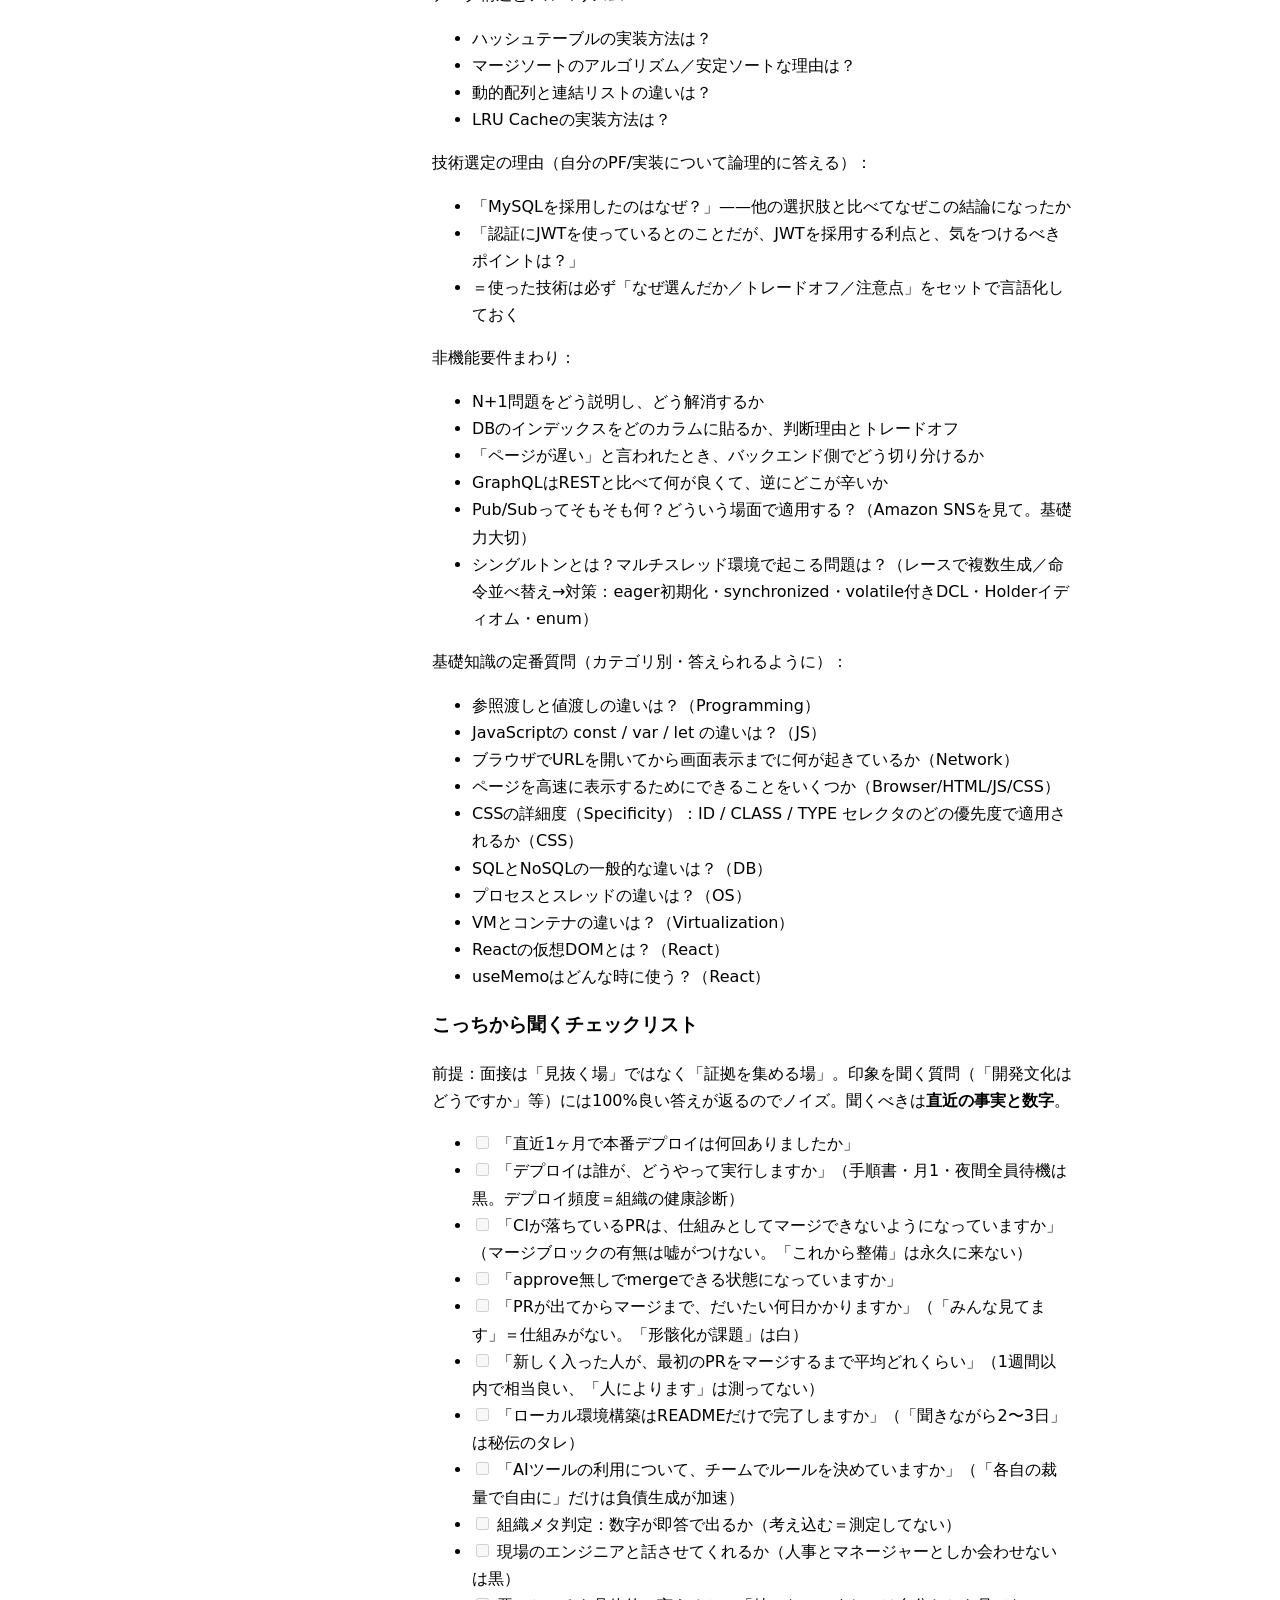
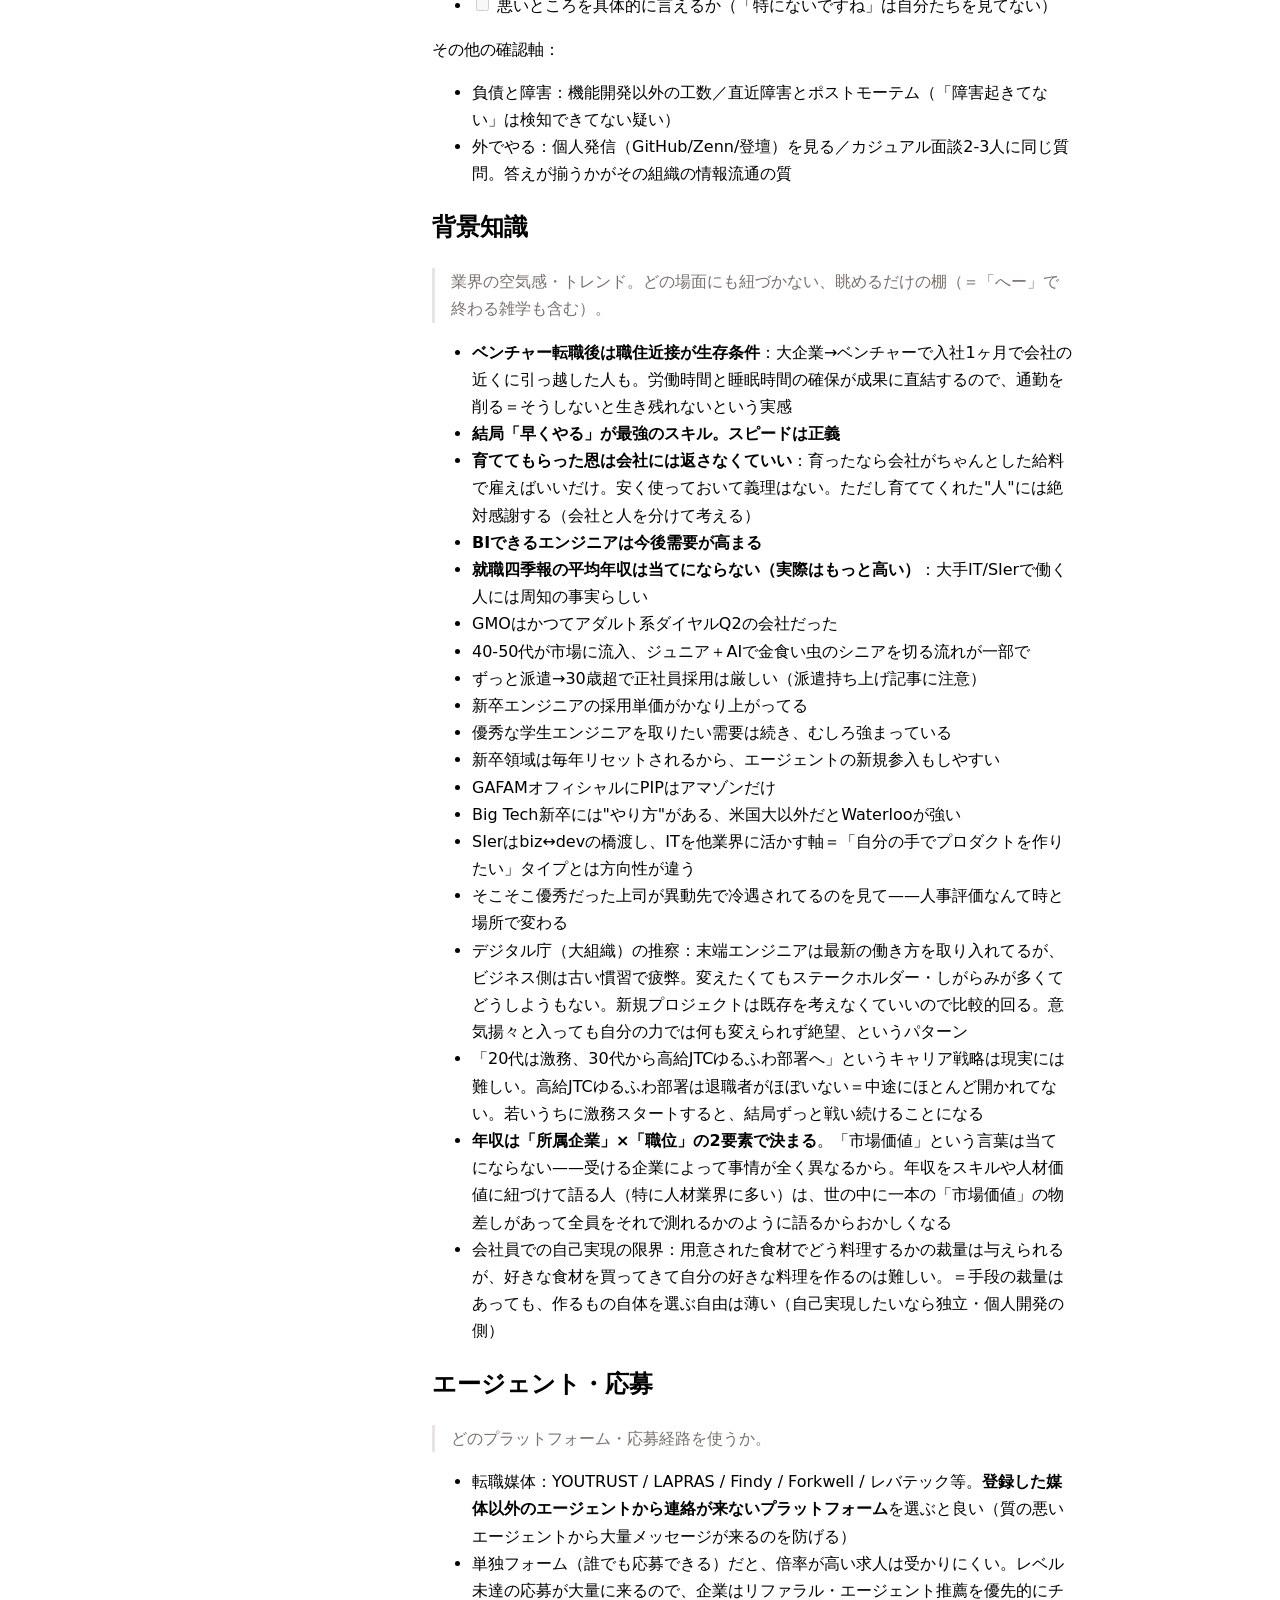
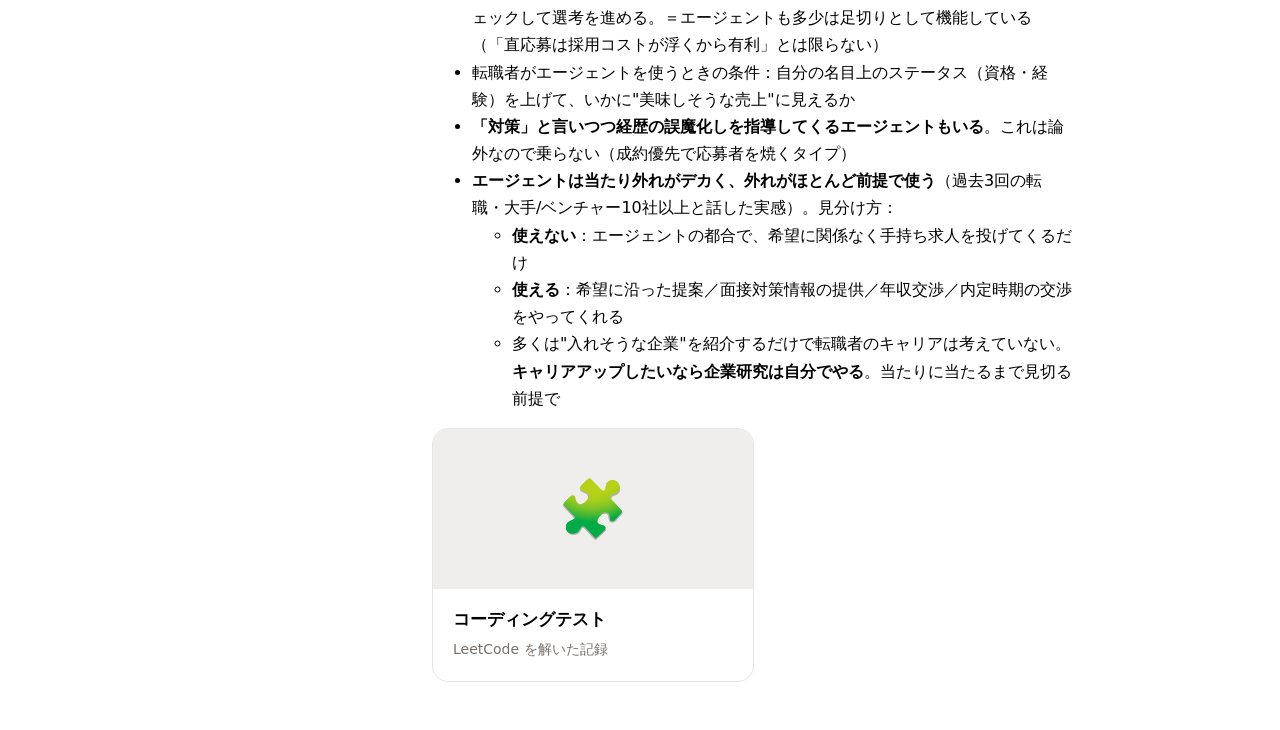
==== commit 3e9e83cc: "wip" ====
--- a/career.html
+++ b/career.html
@@ -67,6 +67,7 @@
       <a href="devenv.html">💻 開発環境</a>
       <a href="career.html" aria-current="page">💼 キャリア</a>
       <a href="drill.html">🏋️ ドリル</a>
+      <a href="qa.html">❓ 一問一答</a>
     </nav>
     <h1>キャリア</h1>
 
